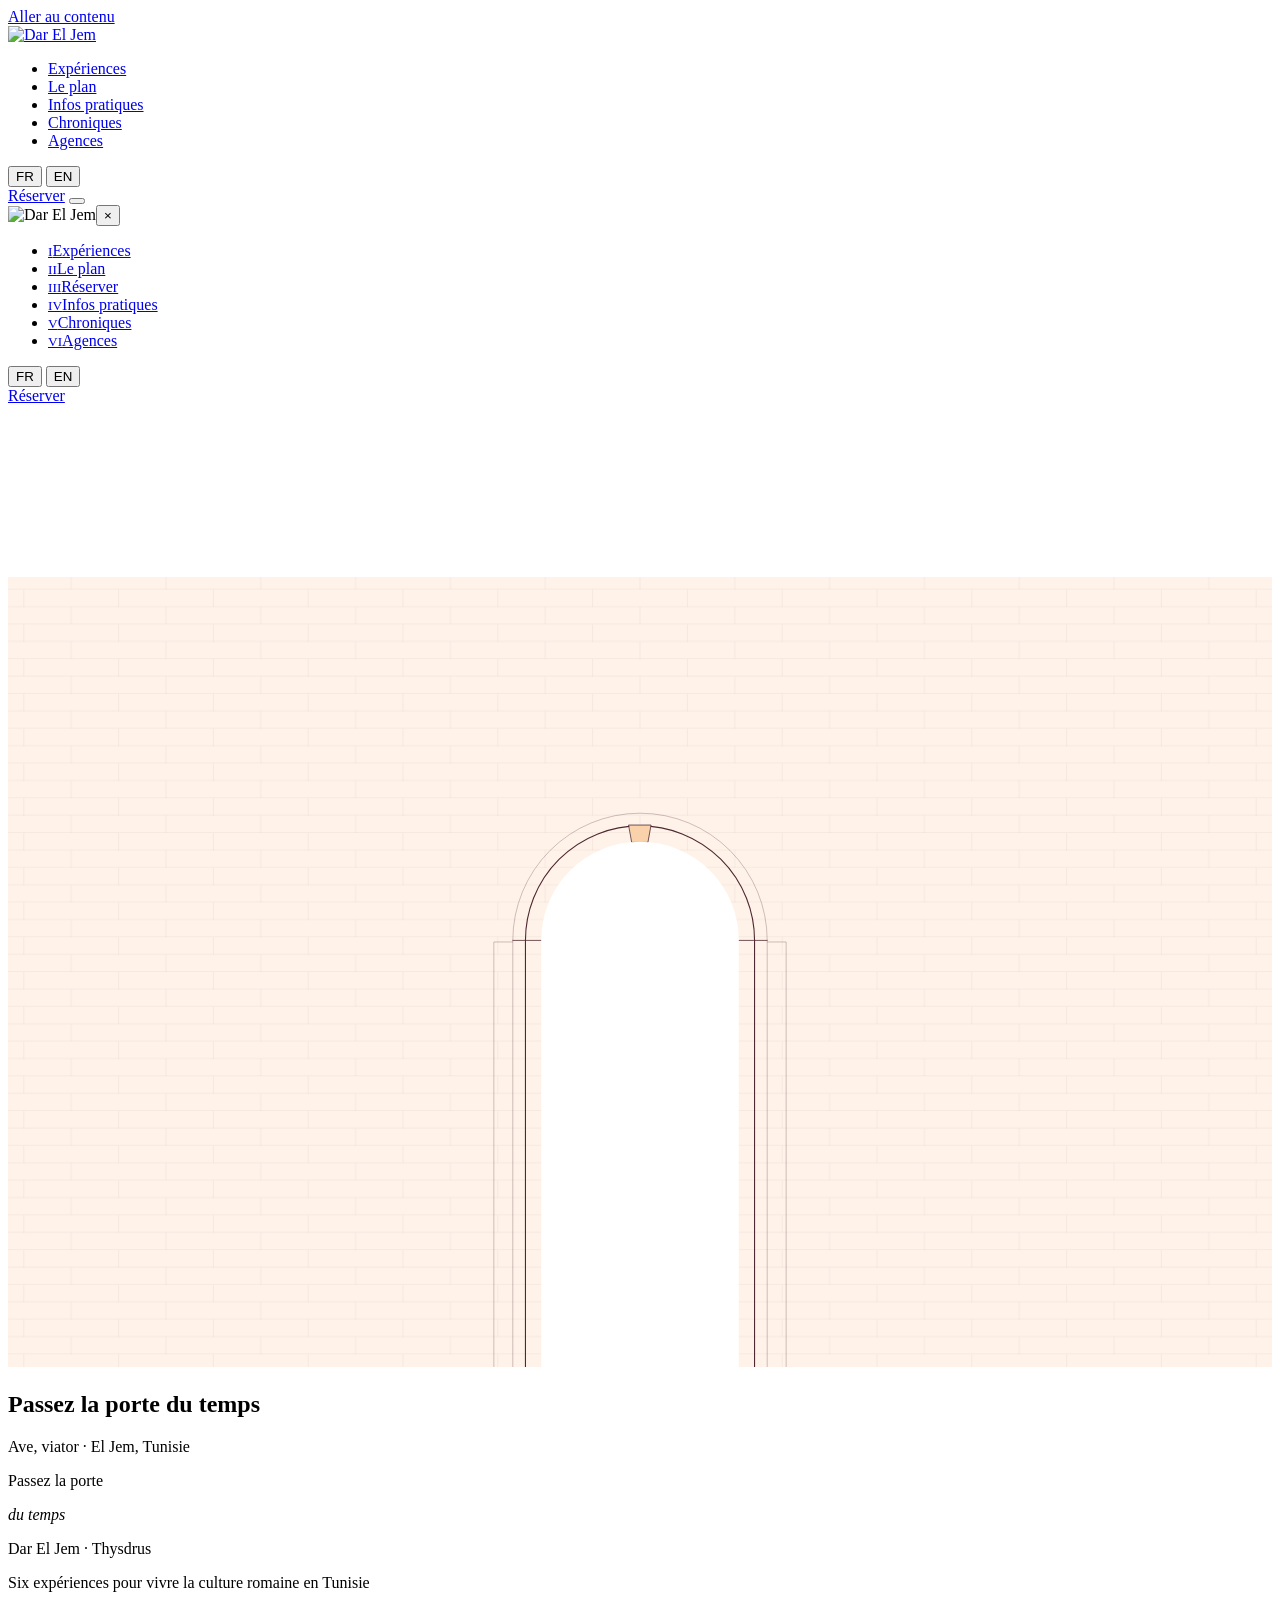
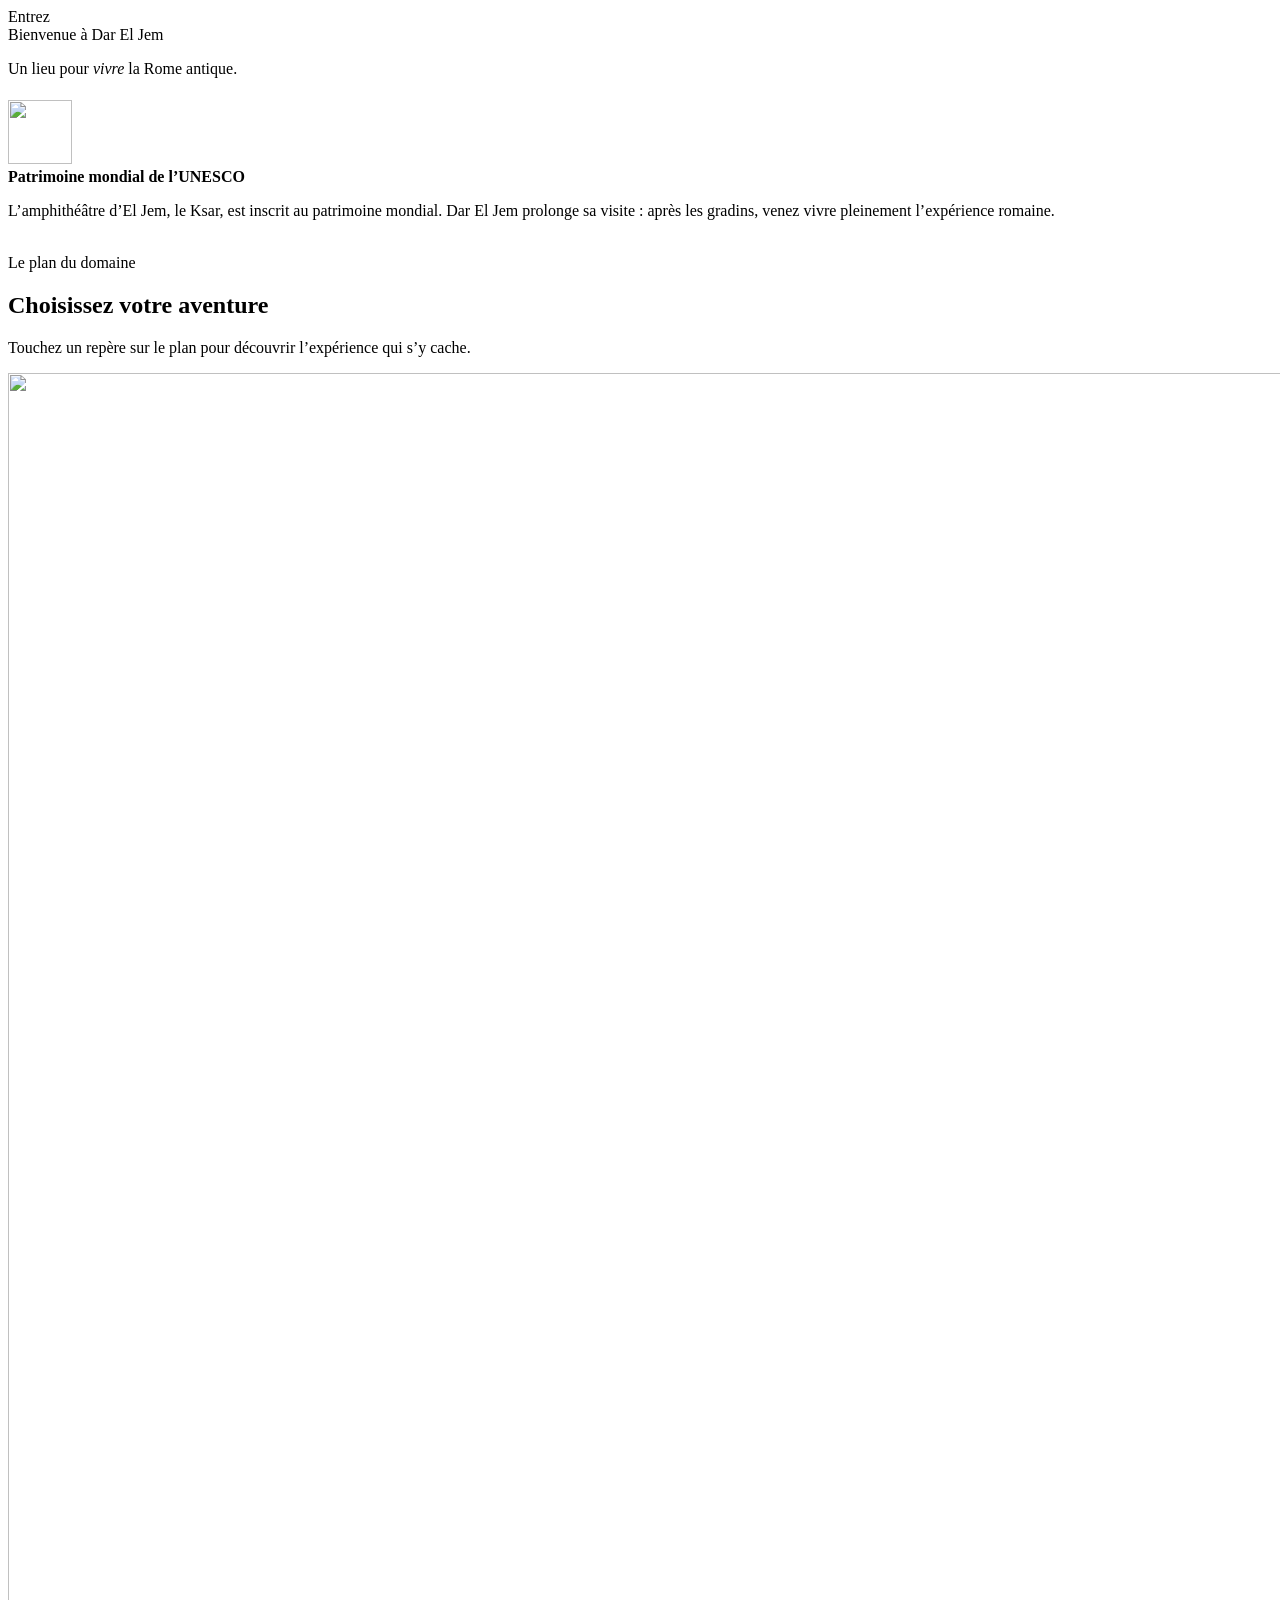
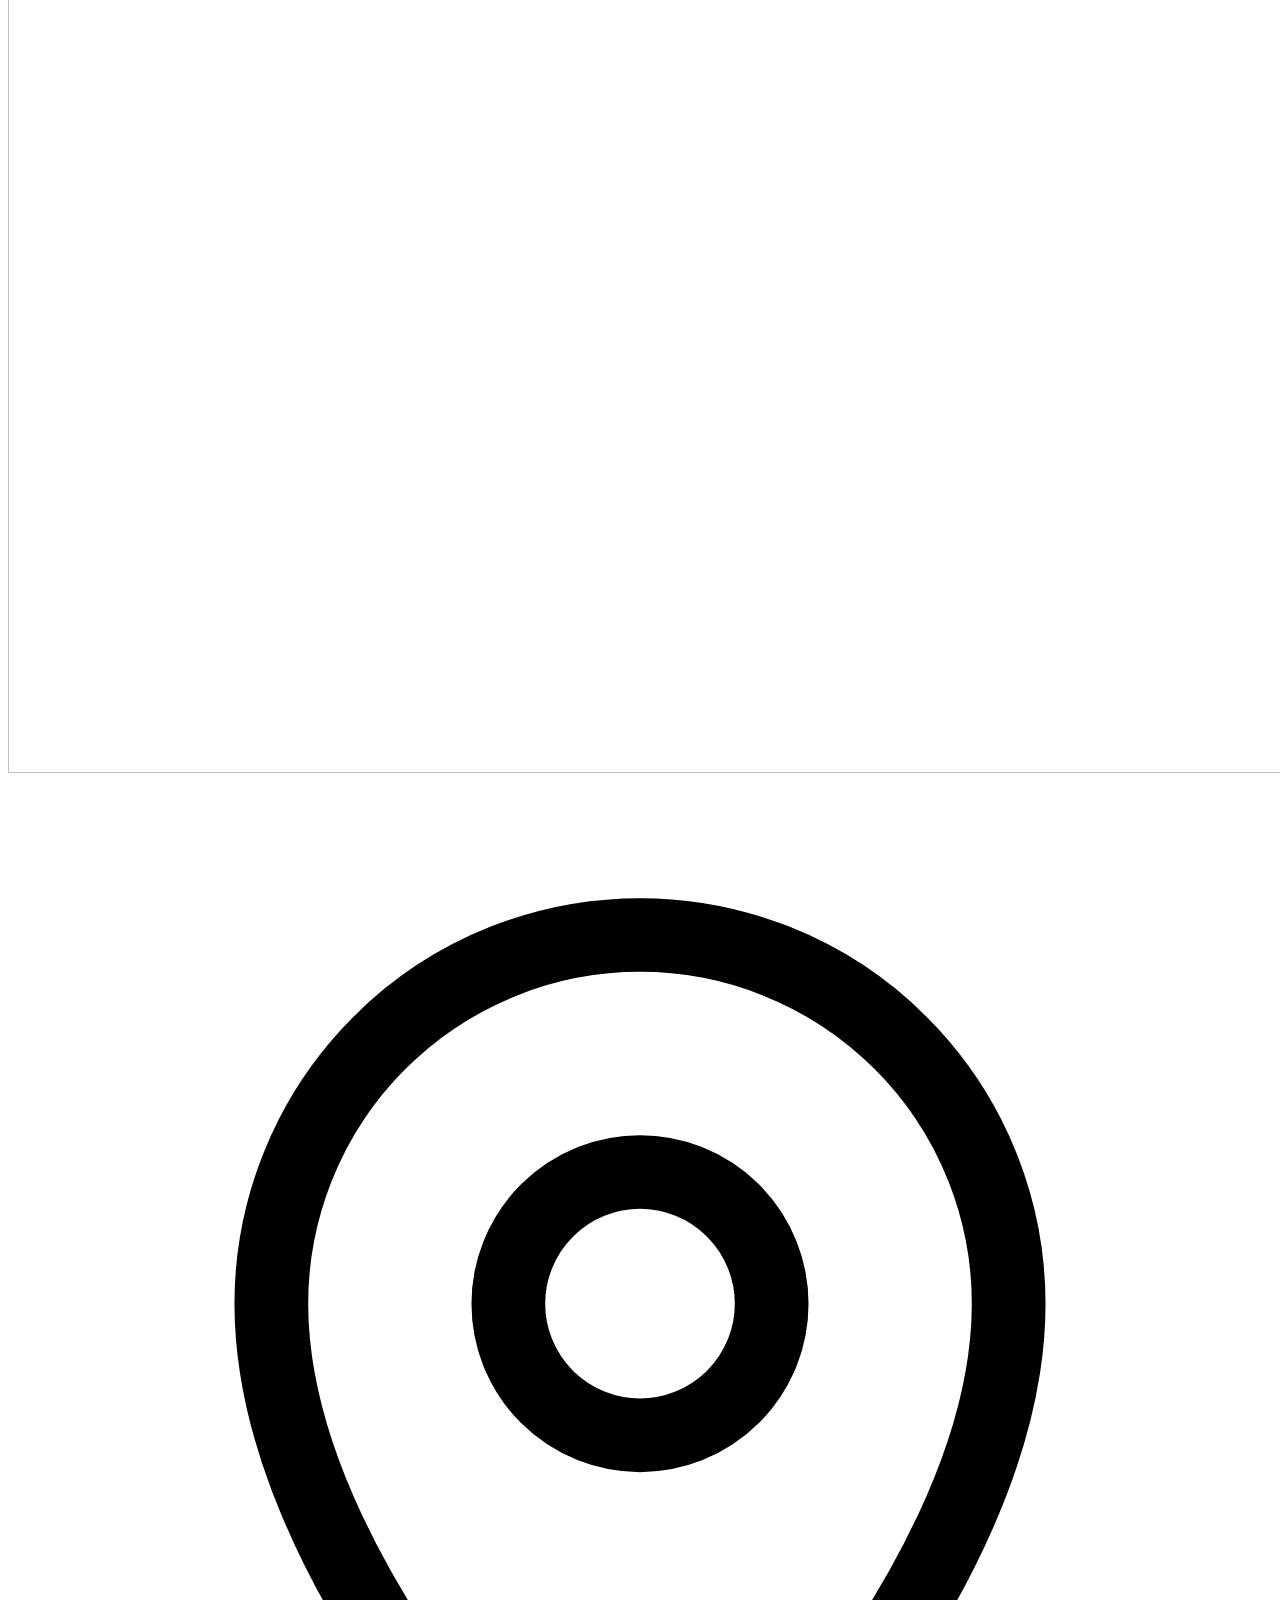
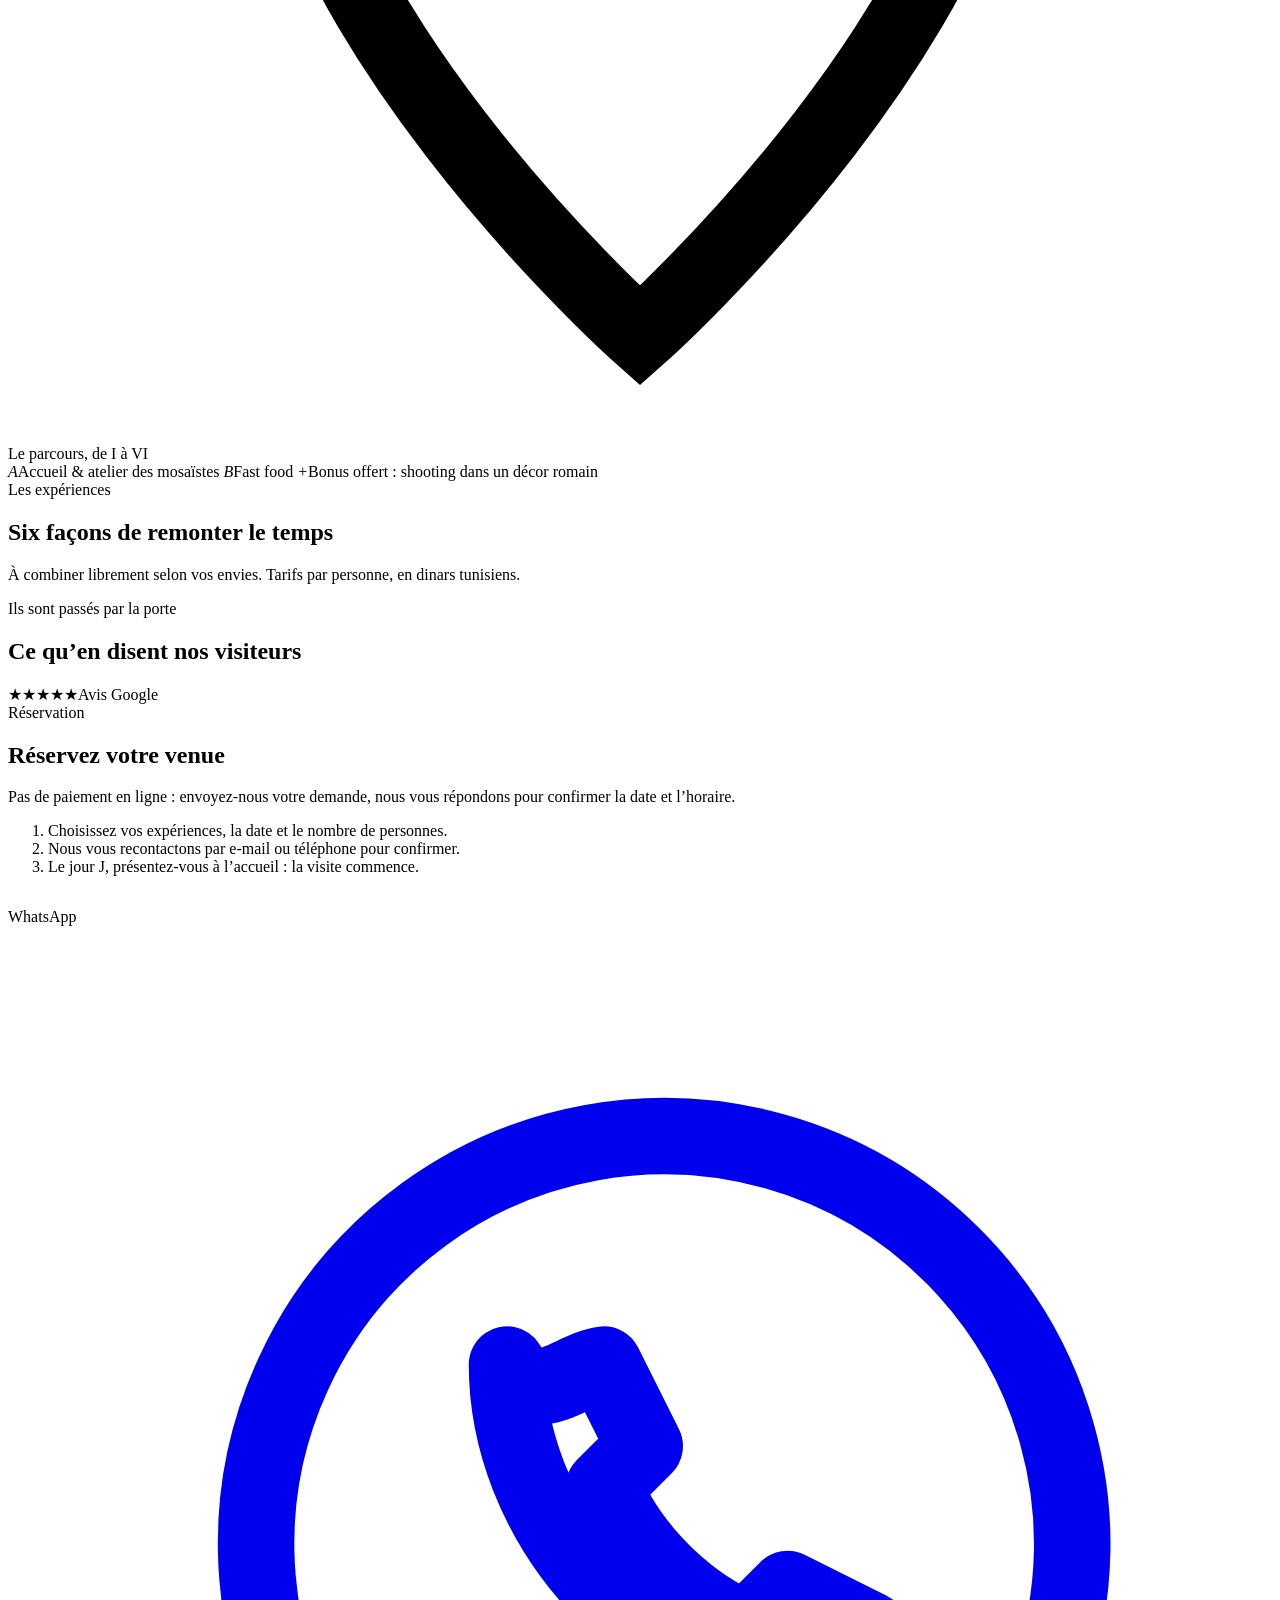
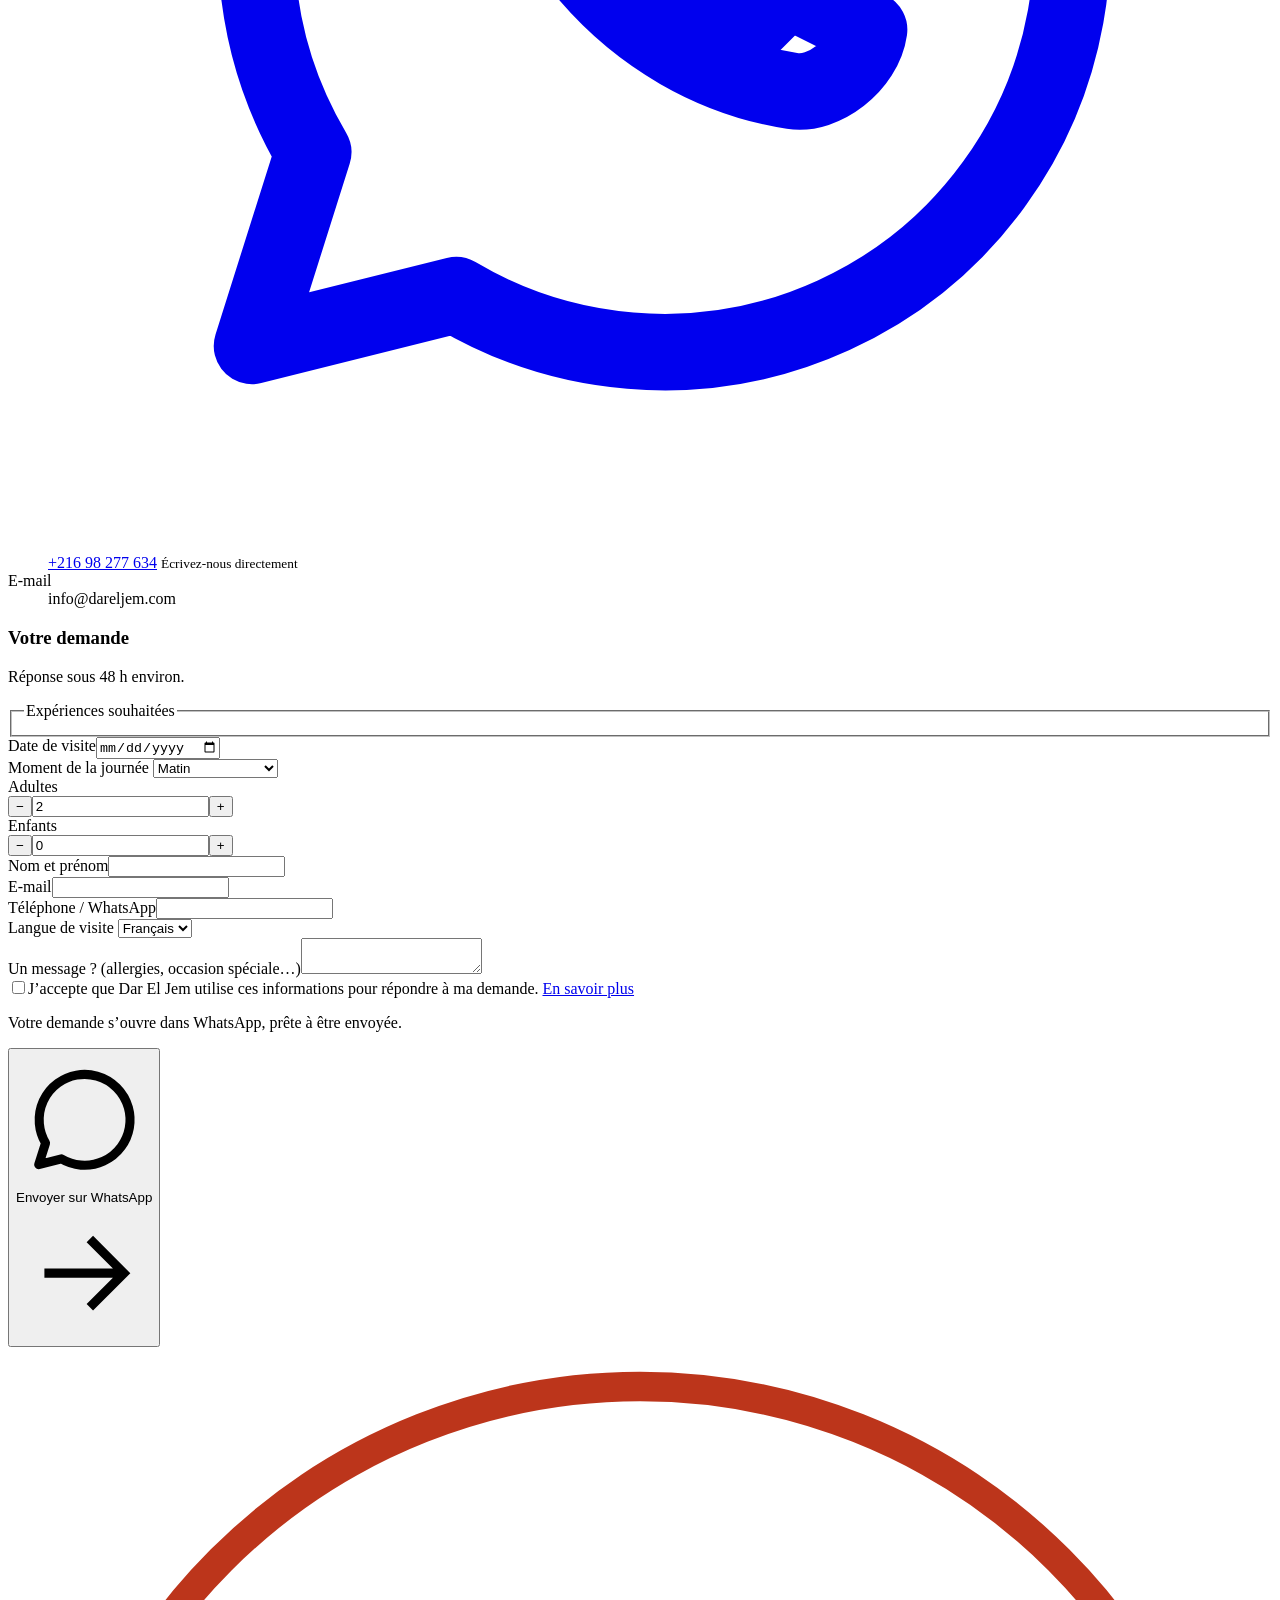
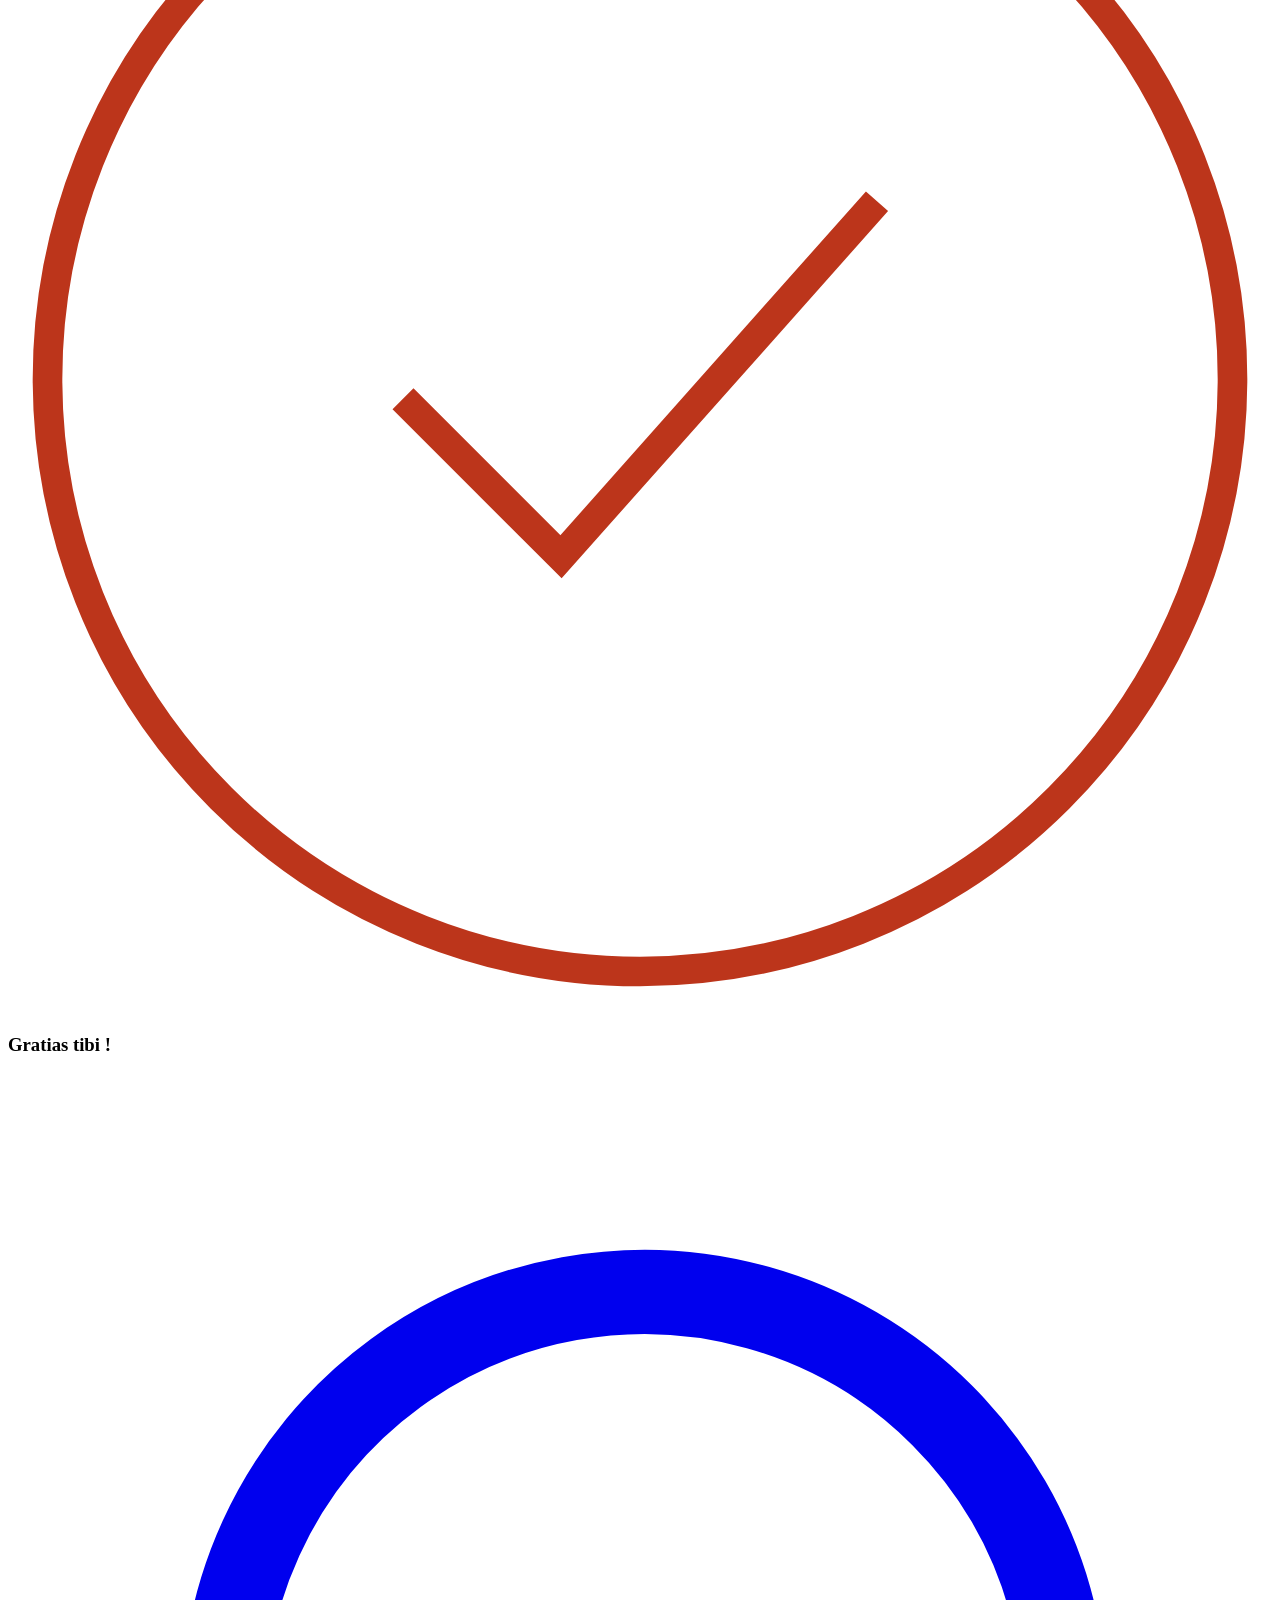
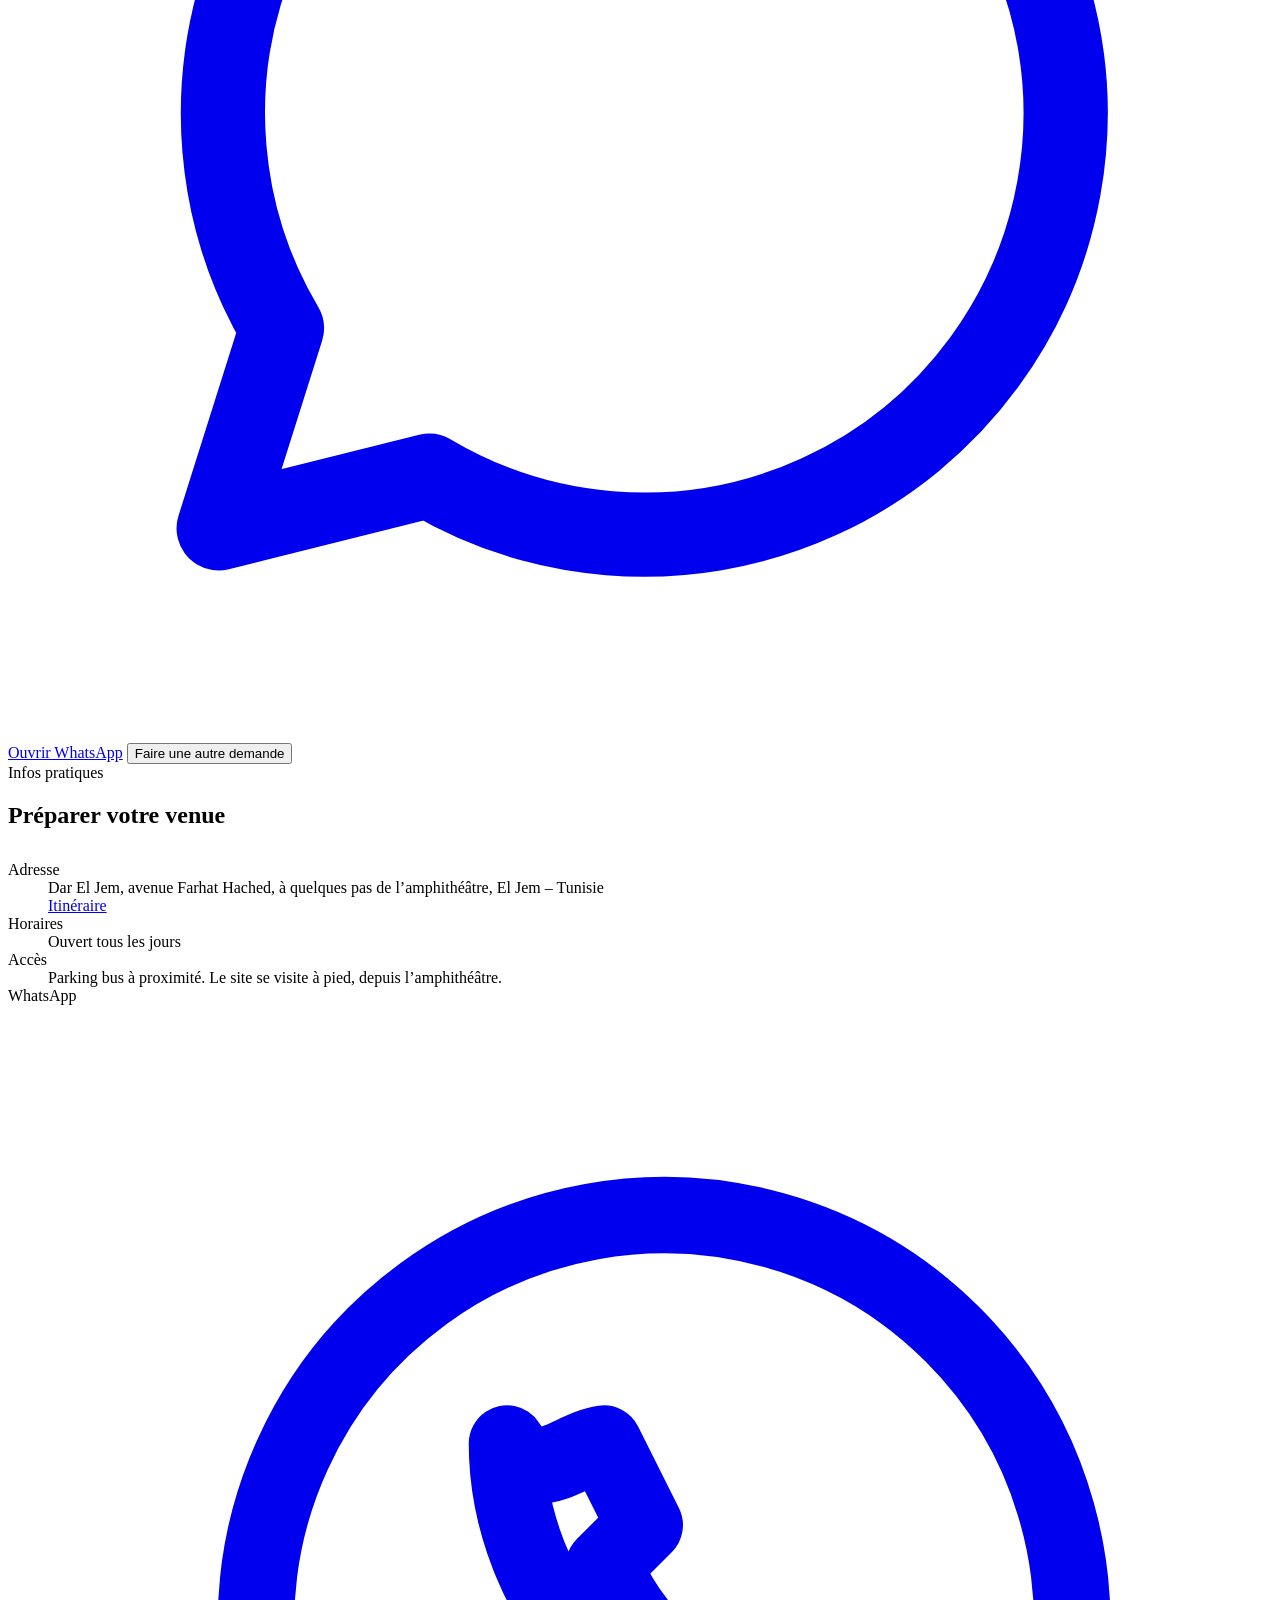
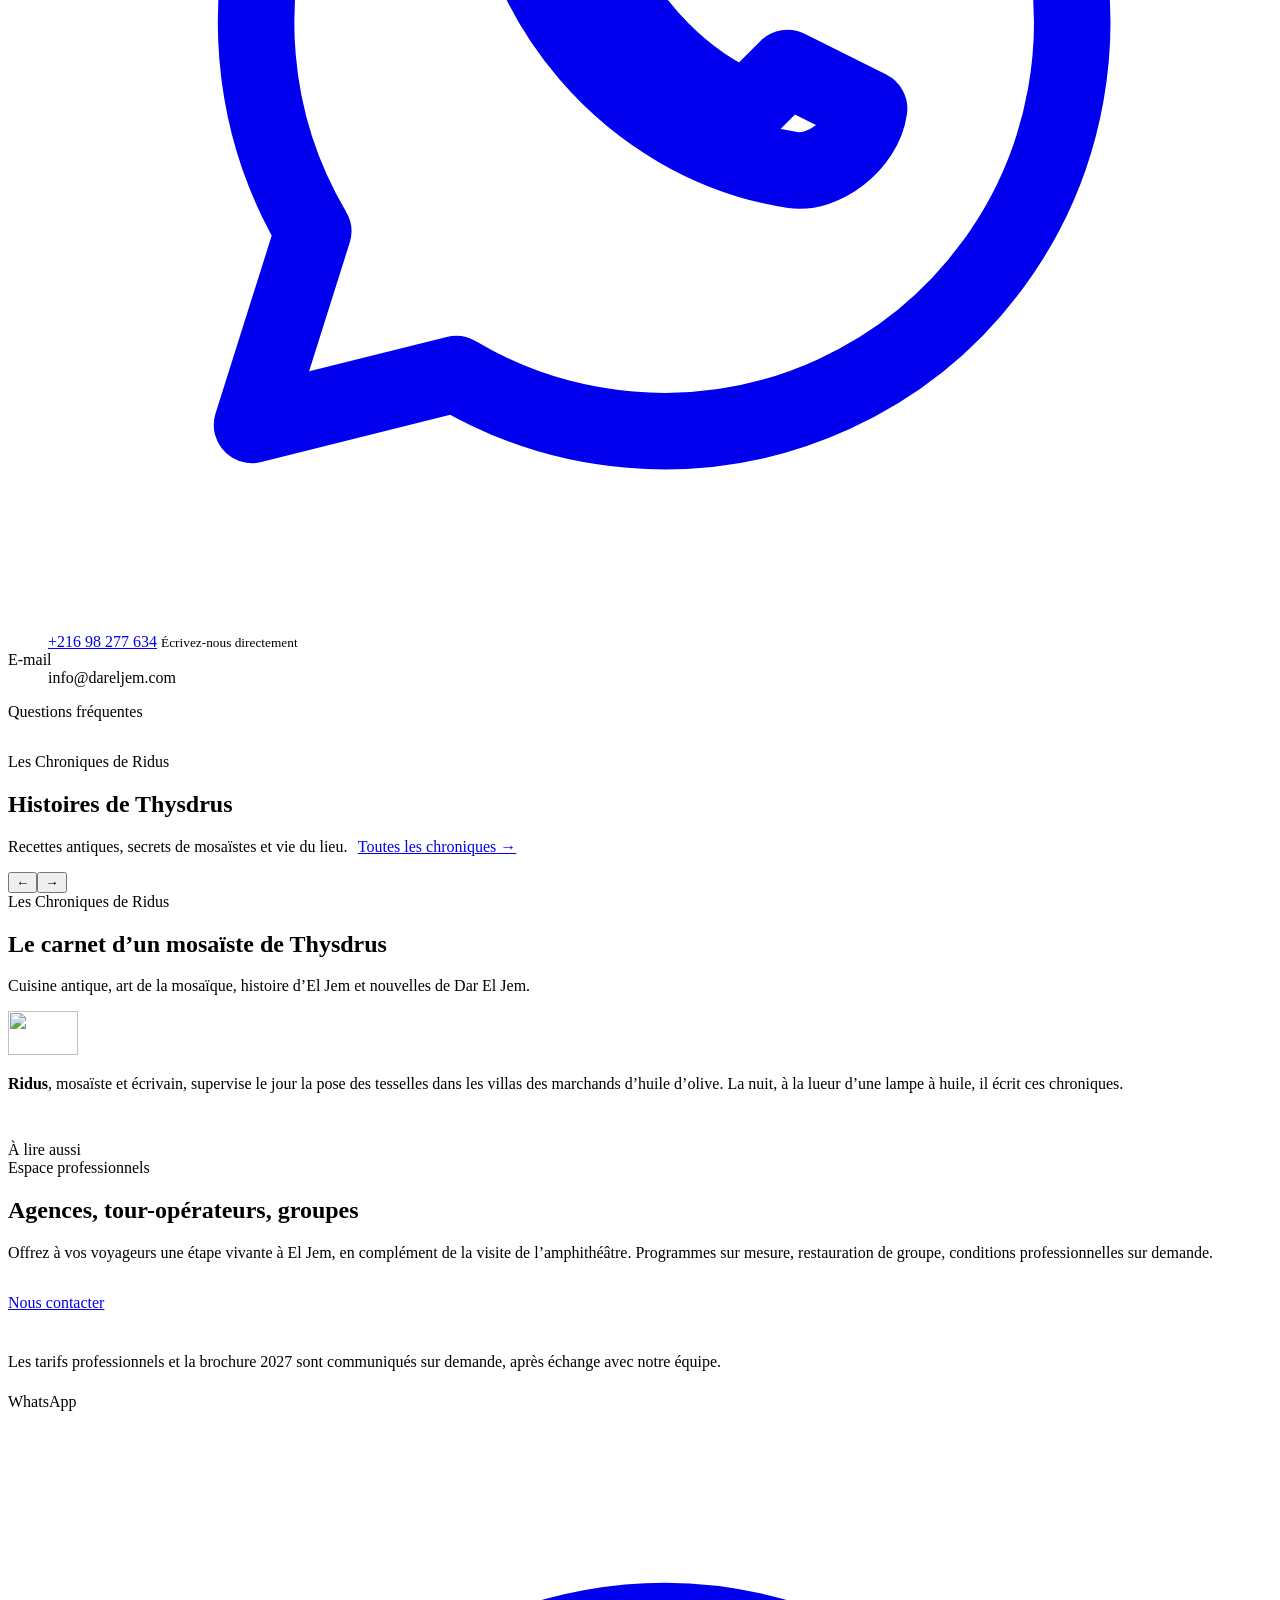
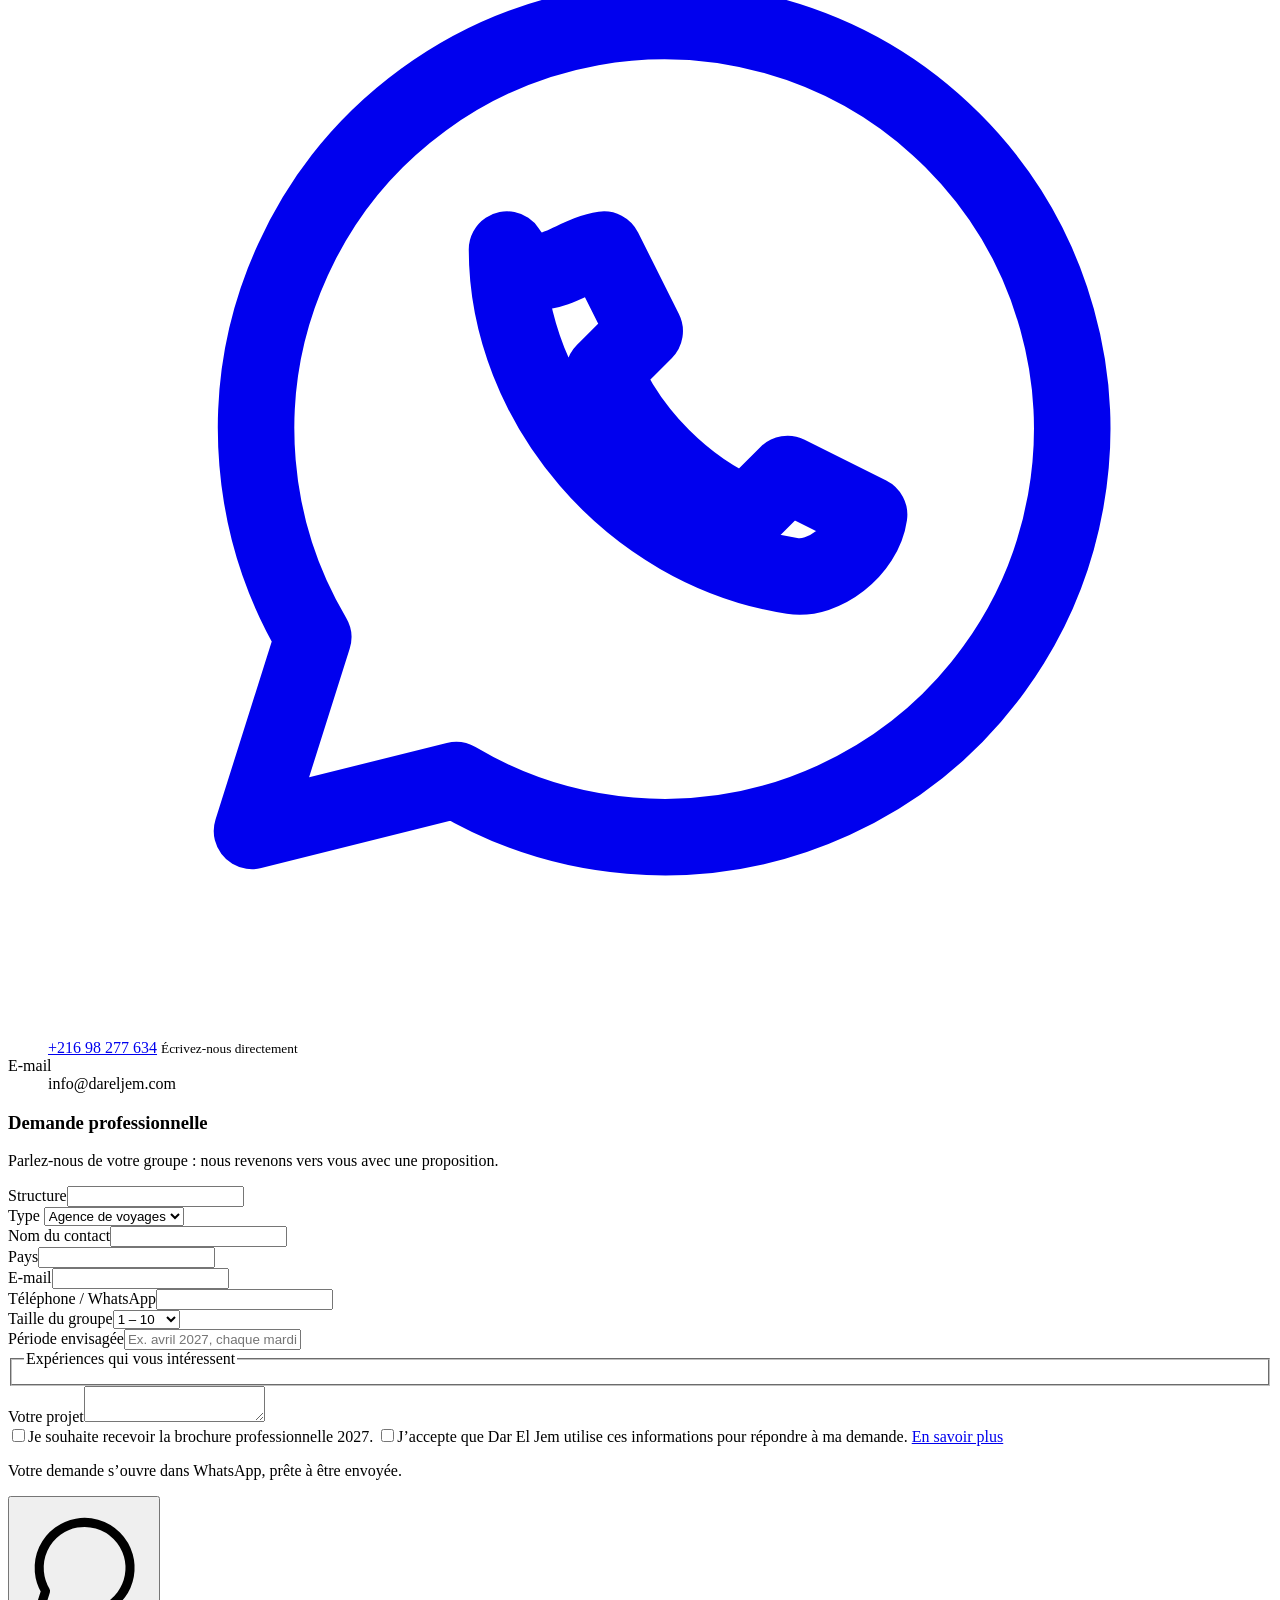
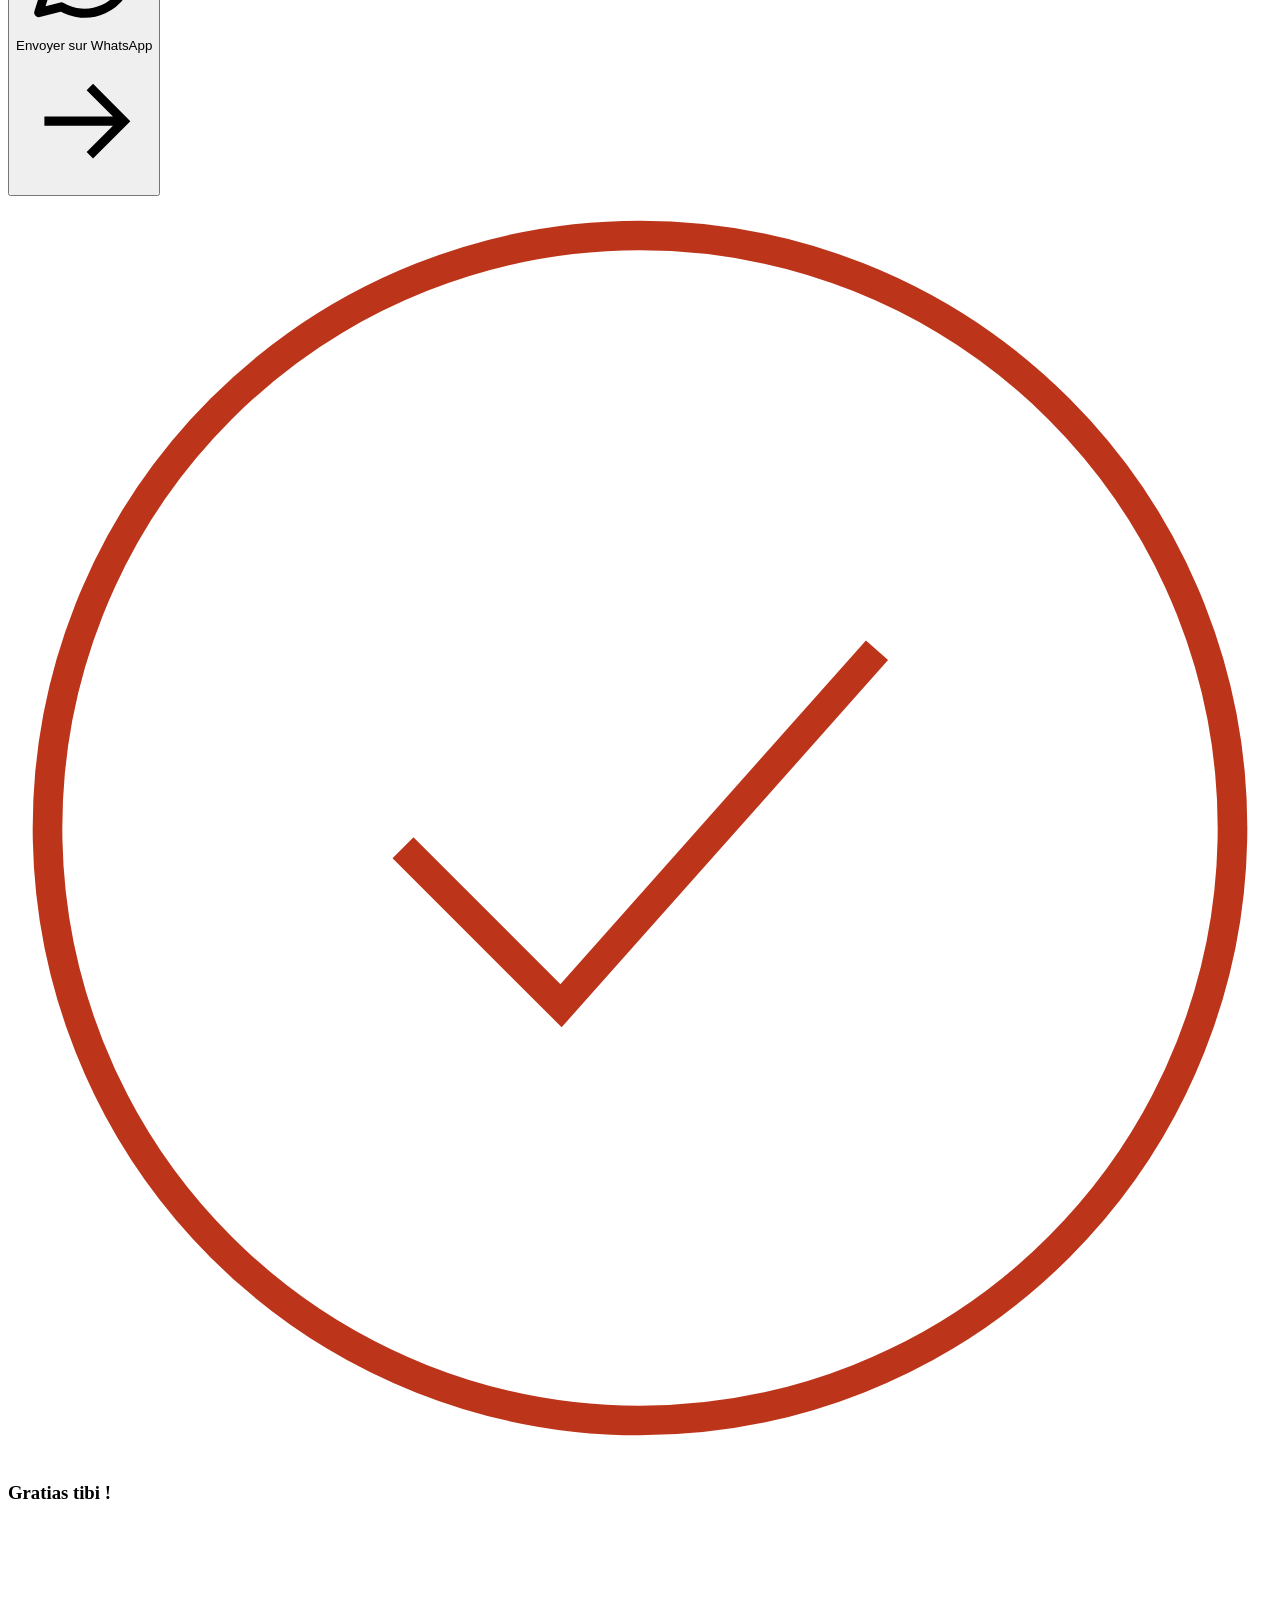
==== index.html @ 83c45b42 "Add files via upload" ====
<!DOCTYPE html>
<html lang="fr" dir="ltr">
<head>
<meta charset="utf-8">
<meta name="viewport" content="width=device-width, initial-scale=1, viewport-fit=cover">
<meta http-equiv="Content-Security-Policy" content="default-src 'self'; script-src 'self'; style-src 'self' 'unsafe-inline'; img-src 'self' data:; font-src 'self'; media-src 'self'; connect-src 'self'; object-src 'none'; base-uri 'self'; form-action 'self'; frame-src 'none'; manifest-src 'self'; upgrade-insecure-requests">
<meta name="referrer" content="strict-origin-when-cross-origin">
<title>Dar El Jem · Vivez la culture romaine à El Jem, Tunisie</title>
<meta name="description" content="À deux pas de l’amphithéâtre d’El Jem, Dar El Jem vous fait vivre la Rome antique : musée et ateliers de mosaïque, restaurant romain et tunisien, cooking show et café romain.">
<link rel="canonical" href="https://www.dareljem.com/">
<meta name="theme-color" content="#4e2832">
<meta property="og:type" content="website">
<meta property="og:site_name" content="Dar El Jem">
<meta property="og:title" content="Dar El Jem · Vivez la culture romaine à El Jem">
<meta property="og:description" content="Musée et ateliers de mosaïque, restaurant romain, cooking show et café romain, à deux pas de l’amphithéâtre d’El Jem.">
<meta property="og:url" content="https://www.dareljem.com/">
<meta property="og:image" content="https://www.dareljem.com/assets/img/og-image.jpg">
<meta property="og:image:width" content="1200">
<meta property="og:image:height" content="630">
<meta property="og:locale" content="fr_FR">
<meta property="og:locale:alternate" content="en_GB">
<meta name="twitter:card" content="summary_large_image">
<link rel="icon" href="favicon.ico" sizes="32x32">
<link rel="icon" href="assets/icons/favicon.svg" type="image/svg+xml">
<link rel="apple-touch-icon" href="assets/icons/apple-touch-icon.png">
<link rel="manifest" href="site.webmanifest">
<link rel="preload" href="assets/fonts/dmsans-latin.woff2" as="font" type="font/woff2" crossorigin>
<link rel="preload" href="assets/fonts/TrajanPro-Bold.woff2" as="font" type="font/woff2" crossorigin>
<link rel="stylesheet" href="assets/css/style.css">
<script type="application/ld+json">
{
 "@context": "https://schema.org",
 "@type": "TouristAttraction",
 "name": "Dar El Jem",
 "description": "Centre d’animation dédié à la culture romaine : musée et ateliers de mosaïque, restaurant romain et tunisien, cooking show et café romain.",
 "url": "https://www.dareljem.com/",
 "image": "https://www.dareljem.com/assets/img/og-image.jpg",
 "telephone": "+216 98 277 634",
 "email": "info@dareljem.com",
 "address": {
  "@type": "PostalAddress",
  "streetAddress": "Avenue Farhat Hached",
  "addressLocality": "El Jem",
  "addressCountry": "TN"
 },
 "isAccessibleForFree": false,
 "sameAs": [
  "https://www.instagram.com/dar_eljem/",
  "https://www.facebook.com/Dar.Eljem",
  "https://www.tiktok.com/@dareljem",
  "https://www.youtube.com/@DarEljemTV"
 ]
}
</script>
</head>
<body>
<a class="skip" href="#top">Aller au contenu</a>
<noscript><p class="nojs">Ce site a besoin de JavaScript pour afficher les expériences. Contact : WhatsApp <a href="https://wa.me/21698277634">+216 98 277 634</a> · info@dareljem.com</p></noscript>
<!-- ================= NAV ================= -->
<header class="nav" id="nav">
  <div class="wrap">
    <a class="brand" href="#top" data-route="home" aria-label="Dar El Jem"><img src="assets/img/logo.png" alt="Dar El Jem" width="160" height="107"></a>
    <ul class="menu" id="menu">
      <li><a href="#experiences" data-route="home" data-t="nav.exp">Expériences</a></li>
      <li><a href="#plan" data-route="home" data-t="nav.map">Le plan</a></li>
      <li><a href="#infos" data-route="home" data-t="nav.info">Infos pratiques</a></li>
      <li><a href="#chroniques" data-route="chroniques" data-t="nav.blog">Chroniques</a></li>
      <li><a href="#agences" data-route="agences" data-t="nav.pro">Agences</a></li>
    </ul>
    <div class="lang" role="group" aria-label="Langue / Language">
      <button type="button" data-lang="fr" aria-pressed="true">FR</button>
      <button type="button" data-lang="en" aria-pressed="false">EN</button>
    </div>
    <a class="btn btn-primary navcta" href="#reserver" data-route="home" data-t="nav.book">Réserver</a>
    <button class="burger" id="burger" type="button" aria-label="Menu" aria-controls="drawer" aria-expanded="false"><span></span></button>
  </div>
</header>

<div class="drawer" id="drawer" inert>
  <div class="top"><img src="assets/img/logo-beige.png" alt="Dar El Jem" width="63" height="42" loading="lazy"><button class="close" id="drawerClose" type="button" aria-label="Fermer">×</button></div>
  <ul>
    <li><a href="#experiences" data-route="home"><small>I</small><span data-t="nav.exp">Expériences</span></a></li>
    <li><a href="#plan" data-route="home"><small>II</small><span data-t="nav.map">Le plan</span></a></li>
    <li><a href="#reserver" data-route="home"><small>III</small><span data-t="nav.book">Réserver</span></a></li>
    <li><a href="#infos" data-route="home"><small>IV</small><span data-t="nav.info">Infos pratiques</span></a></li>
    <li><a href="#chroniques" data-route="chroniques"><small>V</small><span data-t="nav.blog">Chroniques</span></a></li>
    <li><a href="#agences" data-route="agences"><small>VI</small><span data-t="nav.pro">Agences</span></a></li>
  </ul>
  <div class="lang" role="group" aria-label="Langue">
    <button type="button" data-lang="fr" aria-pressed="true">FR</button>
    <button type="button" data-lang="en" aria-pressed="false">EN</button>
  </div>
  <a class="btn btn-primary" href="#reserver" data-route="home" data-t="nav.book">Réserver</a>
</div>

<main id="top" tabindex="-1">
<!-- ======================= HOME ======================= -->
<div data-view="home" class="active">

  <section class="hero" id="hero" aria-label="Dar El Jem">
    <div class="stage">
      <div class="scene" id="scene">
        <div class="slides" aria-hidden="true">
          <img src="assets/img/cs-groupe.webp" alt="">
          <img src="assets/img/resto-table.webp" alt="" loading="lazy">
          <img src="assets/img/atelier-a.webp" alt="" loading="lazy">
          <img src="assets/img/cafe-salle.webp" alt="" loading="lazy">
        </div>
        <div class="vid"><img class="blur" src="assets/img/v-blur.webp" alt=""><video id="capsule" poster="assets/img/v-poster.webp" muted loop playsinline preload="none" title="Dar El Jem en images"></video></div>
      </div>
      <div class="lamp" aria-hidden="true"></div>
      <svg class="wall" id="wall" viewBox="-800 -500 1600 1000" preserveAspectRatio="xMidYMid slice" aria-hidden="true">
        <defs>
          <pattern id="stones" width="120" height="44" patternUnits="userSpaceOnUse">
            <rect width="120" height="44" fill="#fff3e9"/>
            <path d="M0 43.5H120M60 0V22M0 21.5H120M0 22V44M120 22V44" stroke="#4e2832" stroke-opacity=".07" stroke-width="1"/>
          </pattern>
          <mask id="archHole">
            <rect x="-4000" y="-4000" width="8000" height="8000" fill="#fff"/>
            <path d="M-125 500 V-40 A125 125 0 0 1 125 -40 V500 Z" fill="#000"/>
          </mask>
        </defs>
        <rect x="-4000" y="-4000" width="8000" height="8000" fill="url(#stones)" mask="url(#archHole)"/>
        <g fill="none" stroke="#4e2832" stroke-linecap="round" mask="url(#archHole)">
          <path d="M-145 500 V-40 A145 145 0 0 1 145 -40 V500" stroke-width="1.4"/>
          <path d="M-161 500 V-40 A161 161 0 0 1 161 -40 V500" stroke-width=".7" stroke-opacity=".5"/>
          <path d="M-14 -186 L14 -186 L10 -164 L-10 -164 Z" fill="#f9d1aa" stroke-width="1"/>
          <path d="M-161 -40 H-125 M125 -40 H161" stroke-width="1"/>
          <path d="M-185 500 V-38 H-161 M185 500 V-38 H161" stroke-width=".7" stroke-opacity=".5"/>
        </g>
      </svg>
      <div class="hero-copy" id="heroCopy">
        <h1 class="sr" data-t="hero.full">Passez la porte du temps</h1>
        <div class="hc-left" aria-hidden="true">
          <div class="kicker rise" style="animation-delay:1.3s" data-t="hero.kicker">Ave, viator · El Jem, Tunisie</div>
          <p class="display htitle rise" style="animation-delay:1.5s" data-t="hero.t1">Passez la porte</p>
        </div>
        <div class="hc-right" aria-hidden="true">
          <p class="display htitle rise" style="animation-delay:1.75s"><em data-t="hero.t2">du temps</em></p>
        </div>
      </div>
      <div class="reveal-cap" id="revealCap">
        <div class="kicker" data-t="hero.cap.k">Dar El Jem · Thysdrus</div>
        <p data-t="hero.cap">Six expériences pour vivre la culture romaine en Tunisie</p>
      </div>
      <div class="cue" id="cue"><span data-t="hero.cue">Entrez</span><i></i></div>
    </div>
  </section>

  <!-- intro -->
  <section class="band" id="intro">
    <div class="wrap manifesto">
      <div>
        <div class="kicker" data-t="intro.k">Bienvenue à Dar El Jem</div>
        <p class="display" style="margin-top:1rem" data-th="intro.title">Un lieu pour <em>vivre</em> la Rome antique.</p>
        <p class="lead" style="margin-top:1.4rem" data-t="intro.text"></p>
        <div class="unesco-card">
          <img src="assets/icons/ic-patrimoine.png" alt="" width="64" height="64">
          <div><b data-t="intro.u.k">Patrimoine mondial de l’UNESCO</b><p data-t="intro.u">L’amphithéâtre d’El Jem, le Ksar, est inscrit au patrimoine mondial. Dar El Jem prolonge sa visite : après les gradins, venez vivre pleinement l’expérience romaine.</p></div>
        </div>
      </div>
      <div class="photo"><img src="assets/img/legionnaire.webp" alt="" data-ta-alt="intro.alt" loading="lazy"></div>
    </div>
  </section>

  <!-- map -->
  <section class="band stone" id="plan">
    <div class="wrap">
      <div class="sec-head split">
        <div><div class="kicker" data-t="map.k">Le plan du domaine</div><h2 class="display h2" data-t="map.title">Choisissez votre aventure</h2></div>
        <p class="lead" data-t="map.lead">Touchez un repère sur le plan pour découvrir l’expérience qui s’y cache.</p>
      </div>
      <div class="mapgrid">
        <div class="map" id="map">
          <img src="assets/img/plan.webp" alt="" data-ta-alt="map.alt" loading="lazy" width="2190" height="2000">
        </div>
        <div class="mapside" id="mapside">
          <div class="hint"><svg viewBox="0 0 24 24" fill="none" stroke="currentColor" stroke-width="1.4"><path d="M12 22s7-6.2 7-12a7 7 0 0 0-14 0c0 5.8 7 12 7 12Z"/><circle cx="12" cy="10" r="2.5"/></svg><span data-t="map.hint">Le parcours, de I à VI</span></div>
          <div id="mapList"></div>
          <div class="also">
            <span><i>A</i><span data-t="map.a">Accueil &amp; atelier des mosaïstes</span></span>
            <span><i>B</i><span data-t="map.b">Fast food</span></span>
            <span><i class="plus">+</i><span data-t="map.bonus">Bonus offert : shooting dans un décor romain</span></span>
          </div>
        </div>
      </div>
    </div>
  </section>

  <!-- experiences -->
  <section class="band" id="experiences">
    <div class="wrap">
      <div class="sec-head split">
        <div><div class="kicker" data-t="exp.k">Les expériences</div><h2 class="display h2" data-t="exp.title">Six façons de remonter le temps</h2></div>
        <p class="lead" data-t="exp.lead">À combiner librement selon vos envies. Tarifs par personne, en dinars tunisiens.</p>
      </div>
      <div class="xgrid" id="xgrid"></div>
      <div class="bonus" id="bonus"></div>
    </div>
  </section>

  <!-- itineraries -->
  <section class="band dark" id="avis">
    <div class="wrap">
      <div class="sec-head split">
        <div><div class="kicker" data-t="tm.k">Ils sont passés par la porte</div><h2 class="display h2" data-t="tm.title">Ce qu’en disent nos visiteurs</h2></div>
        <div class="score"><span class="stars" aria-hidden="true">★★★★★</span><span data-t="tm.src">Avis Google</span></div>
      </div>
      <div class="quotes" id="quotes"></div>
    </div>
  </section>

  <!-- booking -->
  <section class="band stone" id="reserver">
    <div class="wrap booking">
      <div>
        <div class="kicker" data-t="bk.k">Réservation</div>
        <h2 class="display h2" data-t="bk.title">Réservez votre venue</h2>
        <p class="lead" style="margin-top:1rem" data-t="bk.lead">Pas de paiement en ligne : envoyez-nous votre demande, nous vous répondons pour confirmer la date et l’horaire.</p>
        <ol class="steps3" style="color:var(--ink-soft)">
          <li style="color:var(--ink-soft)" data-t="bk.s1">Choisissez vos expériences, la date et le nombre de personnes.</li>
          <li style="color:var(--ink-soft)" data-t="bk.s2">Nous vous recontactons par e-mail ou téléphone pour confirmer.</li>
          <li style="color:var(--ink-soft)" data-t="bk.s3">Le jour J, présentez-vous à l’accueil : la visite commence.</li>
        </ol>
        <dl class="ilist" style="margin-top:2rem">
          <div><dt data-t="c.wa">WhatsApp</dt><dd><a class="wa ltr" href="https://wa.me/21698277634?text=Bonjour%20Dar%20El%20Jem%2C%20" target="_blank" rel="noopener"><svg viewBox="0 0 24 24" fill="none" stroke="currentColor" stroke-width="1.5" stroke-linejoin="round"><path d="M4 20l1.2-3.8A8 8 0 1 1 8 19z"/><path d="M9 8.6c0 3 2.4 5.9 5.6 6.4.6.1 1.4-.5 1.5-1.2l-1.6-.8-.8.8c-1.2-.5-2.3-1.6-2.8-2.8l.8-.8-.8-1.6c-.7.1-1.3.9-1.9 0z" fill="none"/></svg><span>+216 98 277 634</span></a> <small class="wa-hint" data-t="c.wa.hint">Écrivez-nous directement</small></dd></div>
          <div><dt data-t="c.mail">E-mail</dt><dd class="ltr">info@dareljem.com</dd></div>
        </dl>
      </div>
      <div class="form" id="bookForm">
        <form novalidate id="fBook">
          <h3 data-t="bk.ftitle">Votre demande</h3>
          <p class="sub"><span data-t="bk.fsub">Réponse sous 48 h environ.</span></p>
          <div class="fgrid">
            <fieldset class="field full">
              <legend data-t="f.exp">Expériences souhaitées</legend>
              <div class="chips" id="bookChips"></div>
            </fieldset>
            <div class="field"><label for="b-date" data-t="f.date">Date de visite</label><input id="b-date" name="date" type="date" required></div>
            <div class="field"><label for="b-slot" data-t="f.slot">Moment de la journée</label>
              <select id="b-slot" name="slot">
                <option value="matin" data-t="f.slot1">Matin</option>
                <option value="midi" data-t="f.slot2">Midi (avec repas)</option>
                <option value="apres-midi" data-t="f.slot3">Après-midi</option>
              </select></div>
            <div class="field"><label for="b-adults" data-t="f.adults">Adultes</label><div class="stepper"><button type="button" data-step="-1" data-for="b-adults" aria-label="−">−</button><input id="b-adults" name="adults" type="number" min="1" value="2" inputmode="numeric"><button type="button" data-step="1" data-for="b-adults" aria-label="+">+</button></div></div>
            <div class="field"><label for="b-kids" data-t="f.kids">Enfants</label><div class="stepper"><button type="button" data-step="-1" data-for="b-kids" aria-label="−">−</button><input id="b-kids" name="kids" type="number" min="0" value="0" inputmode="numeric"><button type="button" data-step="1" data-for="b-kids" aria-label="+">+</button></div></div>
            <div class="field"><label for="b-name" data-t="f.name">Nom et prénom</label><input type="text" id="b-name" name="name" autocomplete="name" required></div>
            <div class="field"><label for="b-email" data-t="f.email">E-mail</label><input id="b-email" name="email" type="email" autocomplete="email"></div>
            <div class="field"><label for="b-phone" data-t="f.phone">Téléphone / WhatsApp</label><input id="b-phone" name="phone" type="tel" autocomplete="tel"></div>
            <div class="field"><label for="b-lang" data-t="f.lang">Langue de visite</label>
              <select id="b-lang" name="lang"><option>Français</option><option>English</option><option>العربية</option><option data-t="f.other">Autre</option></select></div>
            <div class="field full"><label for="b-msg" data-t="f.msg">Un message ? (allergies, occasion spéciale…)</label><textarea id="b-msg" name="message"></textarea></div>
            <label class="consent full"><input type="checkbox" id="b-ok" required><span><span data-t="f.consent">J’accepte que Dar El Jem utilise ces informations pour répondre à ma demande.</span> <a href="confidentialite.html" data-t="f.privacy">En savoir plus</a></span></label>
          </div>
          <div class="err" id="bErr" role="alert"></div>
          <div class="actions">
            <p class="note" data-t="f.note">Votre demande s’ouvre dans WhatsApp, prête à être envoyée.</p>
            <button class="btn btn-primary" type="submit"><svg viewBox="0 0 24 24" fill="none" stroke="currentColor" stroke-width="1.6" stroke-linejoin="round"><path d="M4 20l1.2-3.8A8 8 0 1 1 8 19z"/></svg><span data-t="f.send">Envoyer sur WhatsApp</span><svg class="arrow" viewBox="0 0 24 24" fill="none" stroke="currentColor" stroke-width="1.6"><path d="M5 12h14M13 6l6 6-6 6"/></svg></button>
          </div>
        </form>
        <div class="success" role="status">
          <svg viewBox="0 0 64 64" fill="none" stroke="#bc351b" stroke-width="1.5"><circle cx="32" cy="32" r="30"/><path d="M20 33l8 8 16-18"/></svg>
          <h3 class="display" data-t="ok.title">Gratias tibi !</h3>
          <p data-t="ok.text"></p>
          <a class="btn btn-primary wa-open" href="#" target="_blank" rel="noopener"><svg viewBox="0 0 24 24" fill="none" stroke="currentColor" stroke-width="1.6" stroke-linejoin="round"><path d="M4 20l1.2-3.8A8 8 0 1 1 8 19z"/></svg><span data-t="ok.wa">Ouvrir WhatsApp</span></a>
          <button class="btn btn-ghost" type="button" id="bAgain" data-t="ok.again">Faire une autre demande</button>
        </div>
      </div>
    </div>
  </section>

  <!-- infos + faq -->
  <section class="band" id="infos">
    <div class="wrap infos">
      <div>
        <div class="kicker" data-t="inf.k">Infos pratiques</div>
        <h2 class="display h2" data-t="inf.title">Préparer votre venue</h2>
        <dl class="ilist" style="margin-top:2rem">
          <div><dt data-t="inf.where">Adresse</dt><dd><span data-t="inf.where.v">Dar El Jem, avenue Farhat Hached, à quelques pas de l’amphithéâtre, El Jem – Tunisie</span><br><a href="https://www.google.com/maps/search/?api=1&query=Dar+El+Jem+avenue+Farhat+Hached+El+Jem+Tunisie" target="_blank" rel="noopener" data-t="inf.route">Itinéraire</a></dd></div>
          <div><dt data-t="inf.hours">Horaires</dt><dd data-t="inf.hours.v">Ouvert tous les jours</dd></div>
          <div><dt data-t="inf.access">Accès</dt><dd data-t="inf.access.v">Parking bus à proximité. Le site se visite à pied, depuis l’amphithéâtre.</dd></div>
          <div><dt data-t="c.wa">WhatsApp</dt><dd><a class="wa ltr" href="https://wa.me/21698277634?text=Bonjour%20Dar%20El%20Jem%2C%20" target="_blank" rel="noopener"><svg viewBox="0 0 24 24" fill="none" stroke="currentColor" stroke-width="1.5" stroke-linejoin="round"><path d="M4 20l1.2-3.8A8 8 0 1 1 8 19z"/><path d="M9 8.6c0 3 2.4 5.9 5.6 6.4.6.1 1.4-.5 1.5-1.2l-1.6-.8-.8.8c-1.2-.5-2.3-1.6-2.8-2.8l.8-.8-.8-1.6c-.7.1-1.3.9-1.9 0z" fill="none"/></svg><span>+216 98 277 634</span></a> <small class="wa-hint" data-t="c.wa.hint">Écrivez-nous directement</small></dd></div>
          <div><dt data-t="c.mail">E-mail</dt><dd class="ltr">info@dareljem.com</dd></div>
        </dl>
      </div>
      <div>
        <div class="kicker" data-t="faq.k">Questions fréquentes</div>
        <div style="margin-top:2rem" id="faq"></div>
      </div>
    </div>
  </section>

  <!-- chronicles teaser -->
  <section class="band stone" id="chron-teaser">
    <div class="wrap">
      <div class="sec-head split">
        <div><div class="kicker" data-t="bl.k">Les Chroniques de Ridus</div><h2 class="display h2" data-t="bl.title">Histoires de Thysdrus</h2></div>
        <p class="lead"><span data-t="bl.lead">Recettes antiques, secrets de mosaïstes et vie du lieu.</span> <a class="back" href="#chroniques" data-route="chroniques" style="margin-inline-start:.4rem"><span data-t="bl.all">Toutes les chroniques</span> →</a></p>
      </div>
      <div class="rail-wrap">
        <div class="rail" id="blogTeaser" tabindex="0" aria-label="Chroniques"></div>
        <div class="rail-nav"><button type="button" id="railPrev" aria-label="Précédent">←</button><button type="button" id="railNext" aria-label="Suivant">→</button></div>
      </div>
    </div>
  </section>
</div>

<!-- ======================= CHRONICLES (blog) ======================= -->
<div data-view="chroniques">
  <section class="phead dark">
    <div class="wrap">
      <div class="kicker" data-t="bl.k">Les Chroniques de Ridus</div>
      <h1 class="display h2" data-t="blp.title">Le carnet d’un mosaïste de Thysdrus</h1>
      <p class="lead" style="margin-top:1rem" data-t="blp.lead">Cuisine antique, art de la mosaïque, histoire d’El Jem et nouvelles de Dar El Jem.</p>
      <div class="persona"><img src="assets/img/branch.svg" alt="" width="70" height="44" loading="lazy"><p data-th="blp.persona"><b>Ridus</b>, mosaïste et écrivain, supervise le jour la pose des tesselles dans les villas des marchands d’huile d’olive. La nuit, à la lueur d’une lampe à huile, il écrit ces chroniques.</p></div>
    </div>
  </section>
  <section class="band">
    <div class="wrap">
      <div class="cats" id="cats" role="group"></div>
      <div class="blog-grid" id="blogAll"></div>
    </div>
  </section>
</div>

<!-- ======================= ARTICLE ======================= -->
<div data-view="article">
  <section class="phead" style="padding-bottom:0">
    <div class="wrap article" id="article"></div>
  </section>
  <section class="band" style="padding-top:2rem">
    <div class="wrap">
      <div class="sec-head"><div class="kicker" data-t="art.more">À lire aussi</div></div>
      <div class="blog-grid" id="related"></div>
    </div>
  </section>
</div>

<!-- ======================= AGENCIES ======================= -->
<div data-view="agences">
  <section class="phead dark">
    <div class="wrap">
      <div class="kicker" data-t="pro.k">Espace professionnels</div>
      <h1 class="display h2" data-t="pro.title">Agences, tour-opérateurs, groupes</h1>
      <p class="lead" style="margin-top:1rem" data-t="pro.lead">Offrez à vos voyageurs une étape vivante à El Jem, en complément de la visite de l’amphithéâtre. Programmes sur mesure, restauration de groupe, conditions professionnelles sur demande.</p>
      <div style="display:flex;gap:.6rem;flex-wrap:wrap;margin-top:2rem"><a class="btn btn-primary" href="#pro-form" data-t="pro.cta">Nous contacter</a></div>
    </div>
  </section>
  <section class="band">
    <div class="wrap">
      <div class="pro-grid" id="proGrid"></div>
    </div>
  </section>
  <section class="band stone" id="pro-form">
    <div class="wrap pro-split">
      <div>
        <div class="photo"><img src="assets/img/resto-convives.webp" alt="" loading="lazy"></div>
        <p class="lead" style="margin-top:1.4rem;font-size:1rem" data-t="pro.note">Les tarifs professionnels et la brochure 2027 sont communiqués sur demande, après échange avec notre équipe.</p>
        <dl class="ilist" style="margin-top:1.4rem">
          <div><dt data-t="c.wa">WhatsApp</dt><dd><a class="wa ltr" href="https://wa.me/21698277634?text=Bonjour%20Dar%20El%20Jem%2C%20" target="_blank" rel="noopener"><svg viewBox="0 0 24 24" fill="none" stroke="currentColor" stroke-width="1.5" stroke-linejoin="round"><path d="M4 20l1.2-3.8A8 8 0 1 1 8 19z"/><path d="M9 8.6c0 3 2.4 5.9 5.6 6.4.6.1 1.4-.5 1.5-1.2l-1.6-.8-.8.8c-1.2-.5-2.3-1.6-2.8-2.8l.8-.8-.8-1.6c-.7.1-1.3.9-1.9 0z" fill="none"/></svg><span>+216 98 277 634</span></a> <small class="wa-hint" data-t="c.wa.hint">Écrivez-nous directement</small></dd></div>
          <div><dt data-t="c.mail">E-mail</dt><dd class="ltr">info@dareljem.com</dd></div>
        </dl>
      </div>
      <div class="form" id="proForm">
        <form novalidate id="fPro">
          <h3 data-t="pf.title">Demande professionnelle</h3>
          <p class="sub" data-t="pf.sub">Parlez-nous de votre groupe : nous revenons vers vous avec une proposition.</p>
          <div class="fgrid">
            <div class="field"><label for="p-org" data-t="pf.org">Structure</label><input type="text" id="p-org" required></div>
            <div class="field"><label for="p-type" data-t="pf.type">Type</label>
              <select id="p-type"><option data-t="pf.t1">Agence de voyages</option><option data-t="pf.t2">Tour-opérateur</option><option data-t="pf.t3">Hôtel</option><option data-t="pf.t4">École / association</option><option data-t="pf.t5">Entreprise</option><option data-t="f.other">Autre</option></select></div>
            <div class="field"><label for="p-name" data-t="pf.name">Nom du contact</label><input type="text" id="p-name" required autocomplete="name"></div>
            <div class="field"><label for="p-country" data-t="pf.country">Pays</label><input type="text" id="p-country" autocomplete="country-name"></div>
            <div class="field"><label for="p-email" data-t="f.email">E-mail</label><input id="p-email" type="email" autocomplete="email"></div>
            <div class="field"><label for="p-phone" data-t="f.phone">Téléphone / WhatsApp</label><input id="p-phone" type="tel" autocomplete="tel"></div>
            <div class="field"><label for="p-size" data-t="pf.size">Taille du groupe</label><select id="p-size"><option>1 – 10</option><option>11 – 25</option><option>26 – 50</option><option>50 +</option></select></div>
            <div class="field"><label for="p-when" data-t="pf.when">Période envisagée</label><input type="text" id="p-when" data-tp="pf.when.ph" placeholder="Ex. avril 2027, chaque mardi"></div>
            <fieldset class="field full"><legend data-t="pf.int">Expériences qui vous intéressent</legend><div class="chips" id="proChips"></div></fieldset>
            <div class="field full"><label for="p-msg" data-t="pf.msg">Votre projet</label><textarea id="p-msg"></textarea></div>
            <label class="consent full"><input type="checkbox" id="p-broch"><span data-t="pf.broch">Je souhaite recevoir la brochure professionnelle 2027.</span></label>
            <label class="consent full"><input type="checkbox" id="p-ok" required><span><span data-t="f.consent">J’accepte que Dar El Jem utilise ces informations pour répondre à ma demande.</span> <a href="confidentialite.html" data-t="f.privacy">En savoir plus</a></span></label>
          </div>
          <div class="err" id="pErr" role="alert"></div>
          <div class="actions">
            <p class="note" data-t="f.note">Votre demande s’ouvre dans WhatsApp, prête à être envoyée.</p>
            <button class="btn btn-primary" type="submit"><svg viewBox="0 0 24 24" fill="none" stroke="currentColor" stroke-width="1.6" stroke-linejoin="round"><path d="M4 20l1.2-3.8A8 8 0 1 1 8 19z"/></svg><span data-t="pf.send">Envoyer sur WhatsApp</span><svg class="arrow" viewBox="0 0 24 24" fill="none" stroke="currentColor" stroke-width="1.6"><path d="M5 12h14M13 6l6 6-6 6"/></svg></button>
          </div>
        </form>
        <div class="success" role="status">
          <svg viewBox="0 0 64 64" fill="none" stroke="#bc351b" stroke-width="1.5"><circle cx="32" cy="32" r="30"/><path d="M20 33l8 8 16-18"/></svg>
          <h3 class="display" data-t="ok.title">Gratias tibi !</h3>
          <p data-t="ok.pro"></p>
          <a class="btn btn-primary wa-open" href="#" target="_blank" rel="noopener"><svg viewBox="0 0 24 24" fill="none" stroke="currentColor" stroke-width="1.6" stroke-linejoin="round"><path d="M4 20l1.2-3.8A8 8 0 1 1 8 19z"/></svg><span data-t="ok.wa">Ouvrir WhatsApp</span></a>
        </div>
      </div>
    </div>
  </section>
</div>
</main>

<!-- ================= FOOTER ================= -->
<footer>
  <div class="wrap">
    <div class="fgrid4">
      <div>
        <img class="logo" src="assets/img/logo-beige.png" alt="Dar El Jem" width="190" height="127" loading="lazy">
        <p style="margin-top:1.2rem;max-width:30ch" data-t="ft.about">Un centre d’animation dédié à la culture romaine, à quelques pas de l’amphithéâtre d’El Jem.</p>
        <div class="socials">
          <a href="https://wa.me/21698277634?text=Bonjour%20Dar%20El%20Jem%2C%20" target="_blank" rel="noopener" aria-label="WhatsApp"><svg viewBox="0 0 24 24" fill="none" stroke="currentColor" stroke-width="1.5" stroke-linejoin="round"><path d="M4 20l1.2-3.8A8 8 0 1 1 8 19z"/><path d="M9 8.6c0 3 2.4 5.9 5.6 6.4.6.1 1.4-.5 1.5-1.2l-1.6-.8-.8.8c-1.2-.5-2.3-1.6-2.8-2.8l.8-.8-.8-1.6c-.7.1-1.3.9-1.9 0z" fill="none"/></svg></a>
          <a href="https://www.instagram.com/dar_eljem/" target="_blank" rel="noopener" aria-label="Instagram"><svg viewBox="0 0 24 24" fill="none" stroke="currentColor" stroke-width="1.5"><rect x="3" y="3" width="18" height="18" rx="5"/><circle cx="12" cy="12" r="4.2"/><circle cx="17.3" cy="6.7" r=".9" fill="currentColor"/></svg></a>
          <a href="https://www.facebook.com/Dar.Eljem" target="_blank" rel="noopener" aria-label="Facebook"><svg viewBox="0 0 24 24" fill="none" stroke="currentColor" stroke-width="1.5"><path d="M14 21v-7h2.5l.4-3H14V9.2c0-.9.3-1.5 1.5-1.5H17V5.1c-.3 0-1.2-.1-2.2-.1-2.2 0-3.8 1.4-3.8 3.9V11H8.5v3H11v7"/></svg></a>
          <a href="https://www.tiktok.com/@dareljem" target="_blank" rel="noopener" aria-label="TikTok"><svg viewBox="0 0 24 24" fill="none" stroke="currentColor" stroke-width="1.5"><path d="M14 3v11.5a3.5 3.5 0 1 1-3.5-3.5"/><path d="M14 3c.4 2.6 2.2 4.4 5 4.6"/></svg></a>
          <a href="https://www.youtube.com/@DarEljemTV" target="_blank" rel="noopener" aria-label="YouTube"><svg viewBox="0 0 24 24" fill="none" stroke="currentColor" stroke-width="1.5"><rect x="2.5" y="5.5" width="19" height="13" rx="3.5"/><path d="M10 9.2v5.6l4.8-2.8z" fill="currentColor"/></svg></a>
        </div>
      </div>
      <div><h4 data-t="ft.visit">Visiter</h4><ul>
        <li><a href="#experiences" data-route="home" data-t="nav.exp">Expériences</a></li>
        <li><a href="#plan" data-route="home" data-t="nav.map">Le plan</a></li>
        <li><a href="#reserver" data-route="home" data-t="nav.book">Réserver</a></li>
        <li><a href="#infos" data-route="home" data-t="nav.info">Infos pratiques</a></li></ul></div>
      <div><h4 data-t="ft.more">Découvrir</h4><ul>
        <li><a href="#chroniques" data-route="chroniques" data-t="nav.blog">Chroniques</a></li>
        <li><a href="#agences" data-route="agences" data-t="nav.pro">Agences</a></li></ul></div>
      <div><h4 data-t="ft.contact">Contact</h4><ul>
        <li><a class="ltr" href="https://wa.me/21698277634?text=Bonjour%20Dar%20El%20Jem%2C%20" target="_blank" rel="noopener">WhatsApp · +216 98 277 634</a></li><li class="ltr">info@dareljem.com</li><li data-t="ft.city">El Jem, Tunisie</li></ul></div>
    </div>
    <div class="legal"><span>© 2026 Dar El Jem · Experience Roman Culture in Tunisia</span><span><a href="mentions-legales.html" data-t="ft.legal">Mentions légales</a> · <a href="confidentialite.html" data-t="ft.privacy">Confidentialité</a></span></div>
  </div>
</footer>

<!-- ================= EXPERIENCE SHEET ================= -->
<div class="sheet" id="sheet" inert>
  <button class="scrim" id="scrim" type="button" aria-label="Fermer" tabindex="-1"></button>
  <article class="panel" role="dialog" aria-modal="true" aria-labelledby="sheetTitle" id="panel" tabindex="-1"></article>
</div>

<script src="assets/js/app.js" defer></script>
</body>
</html>
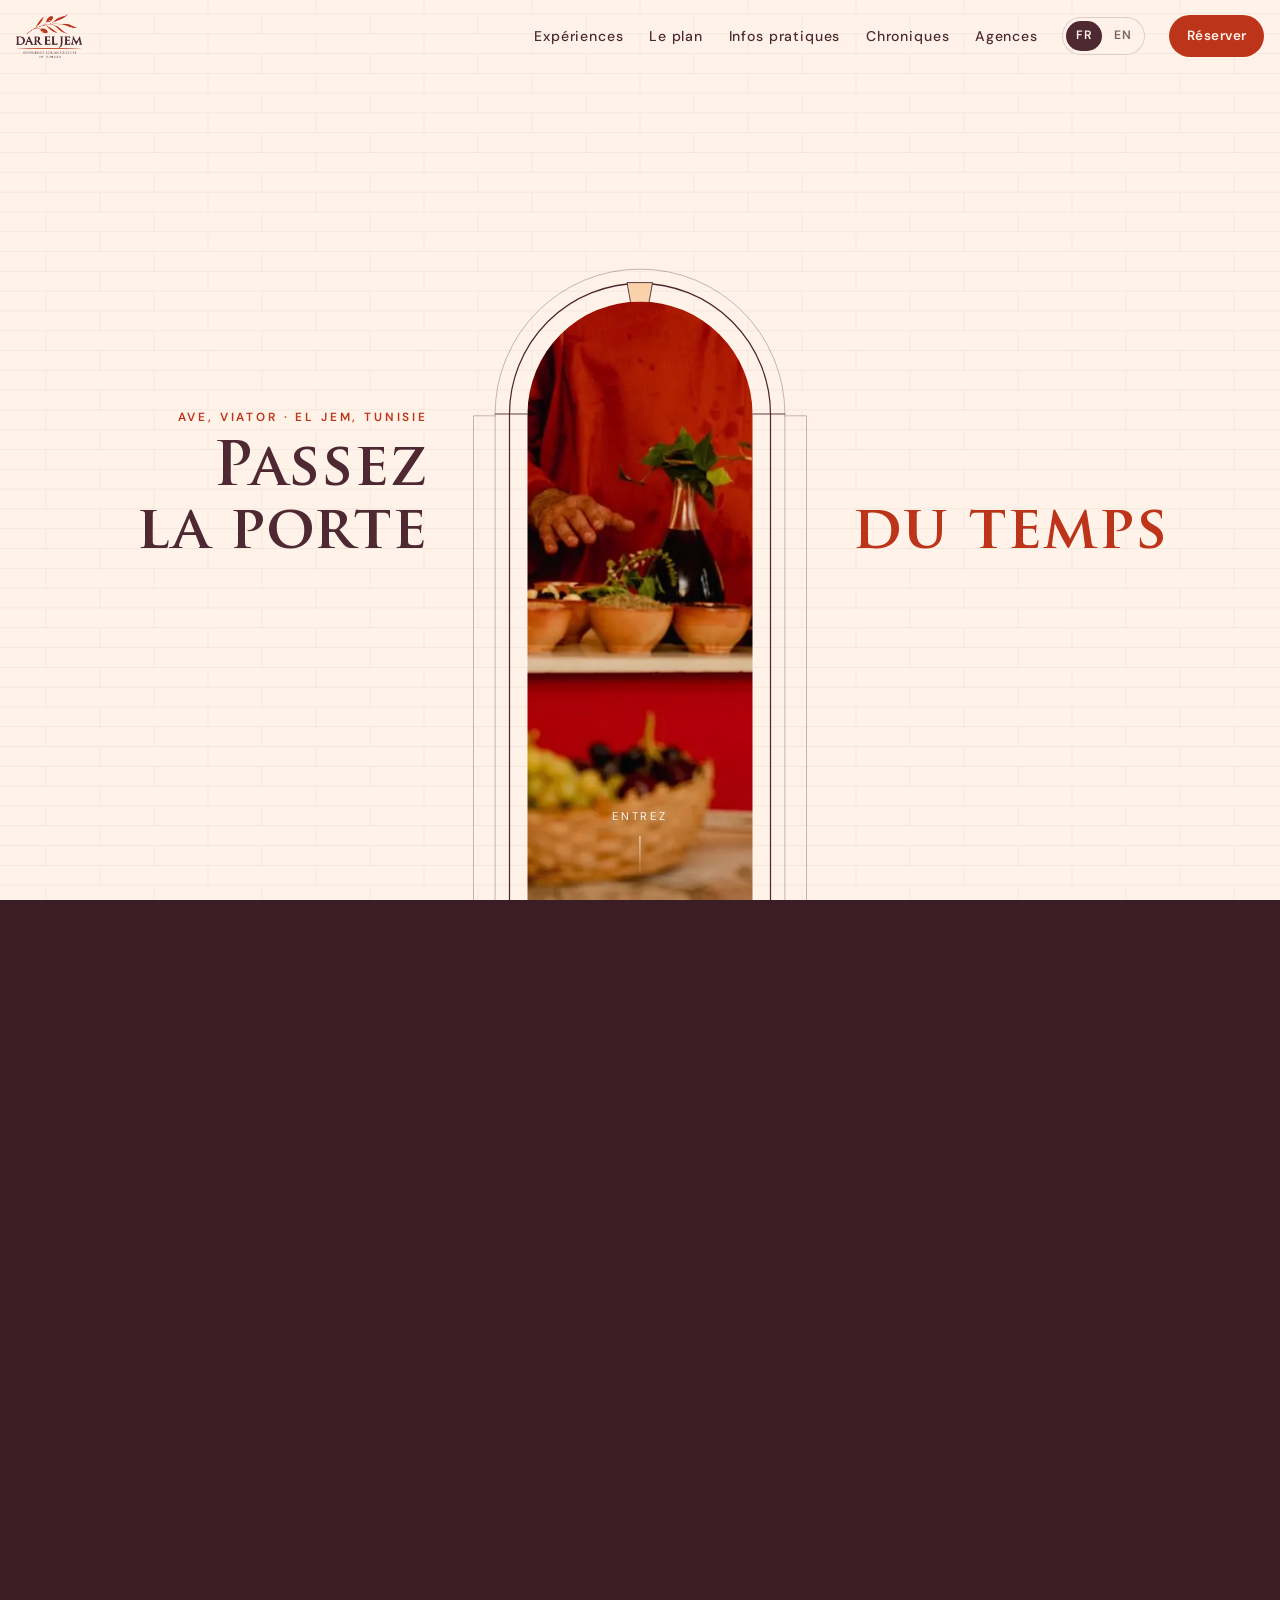
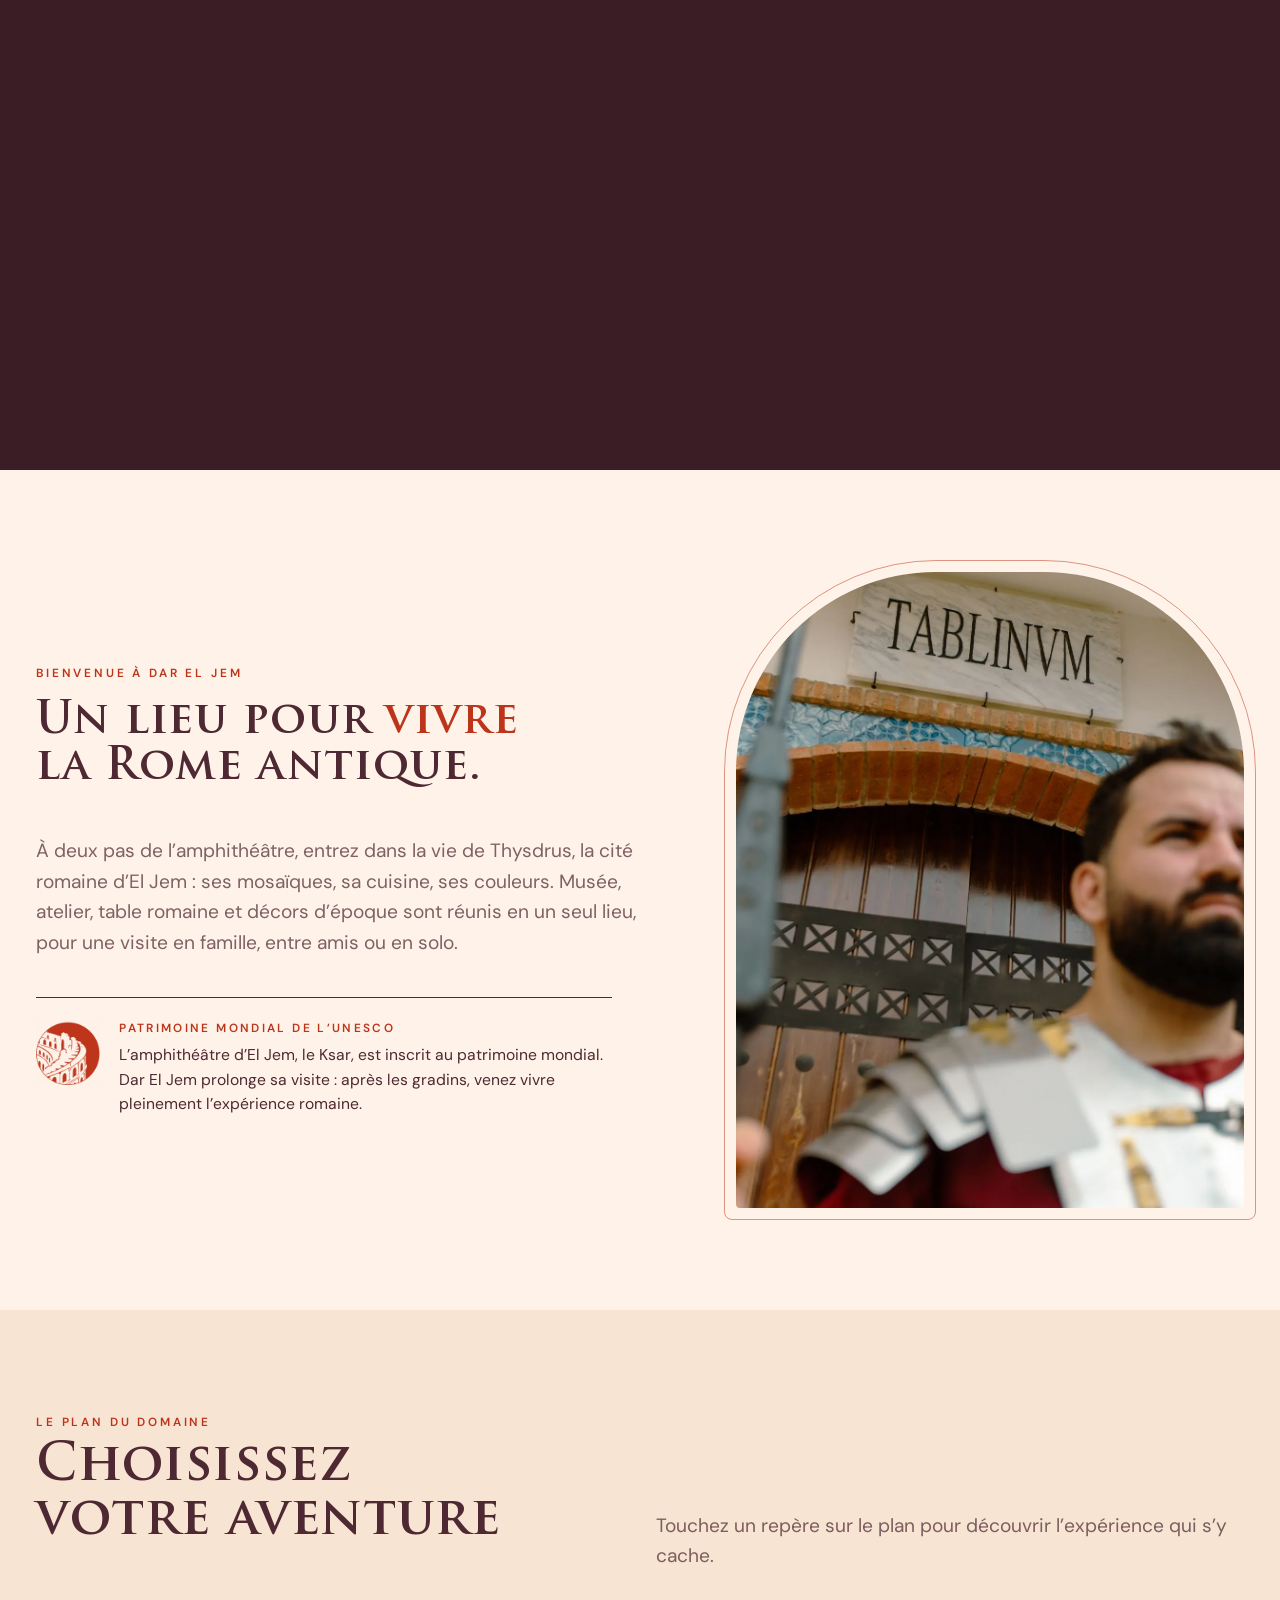
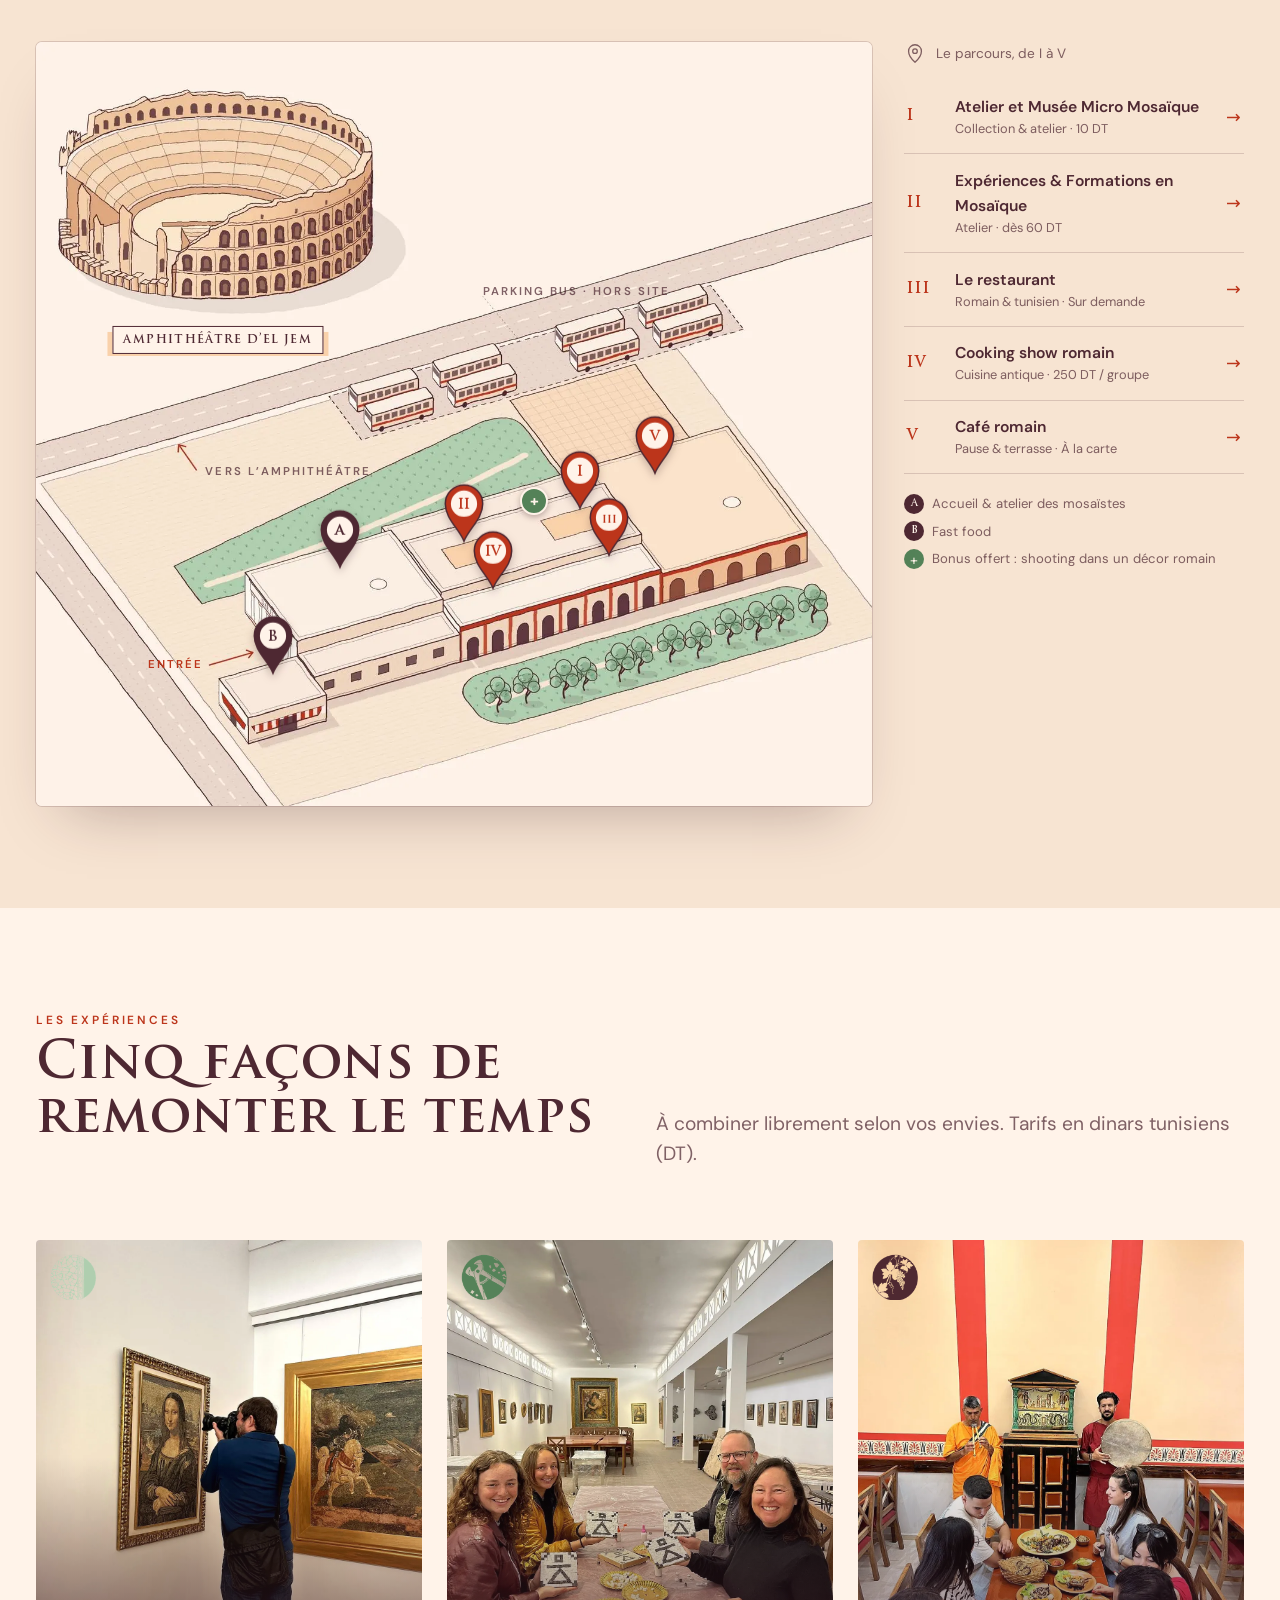
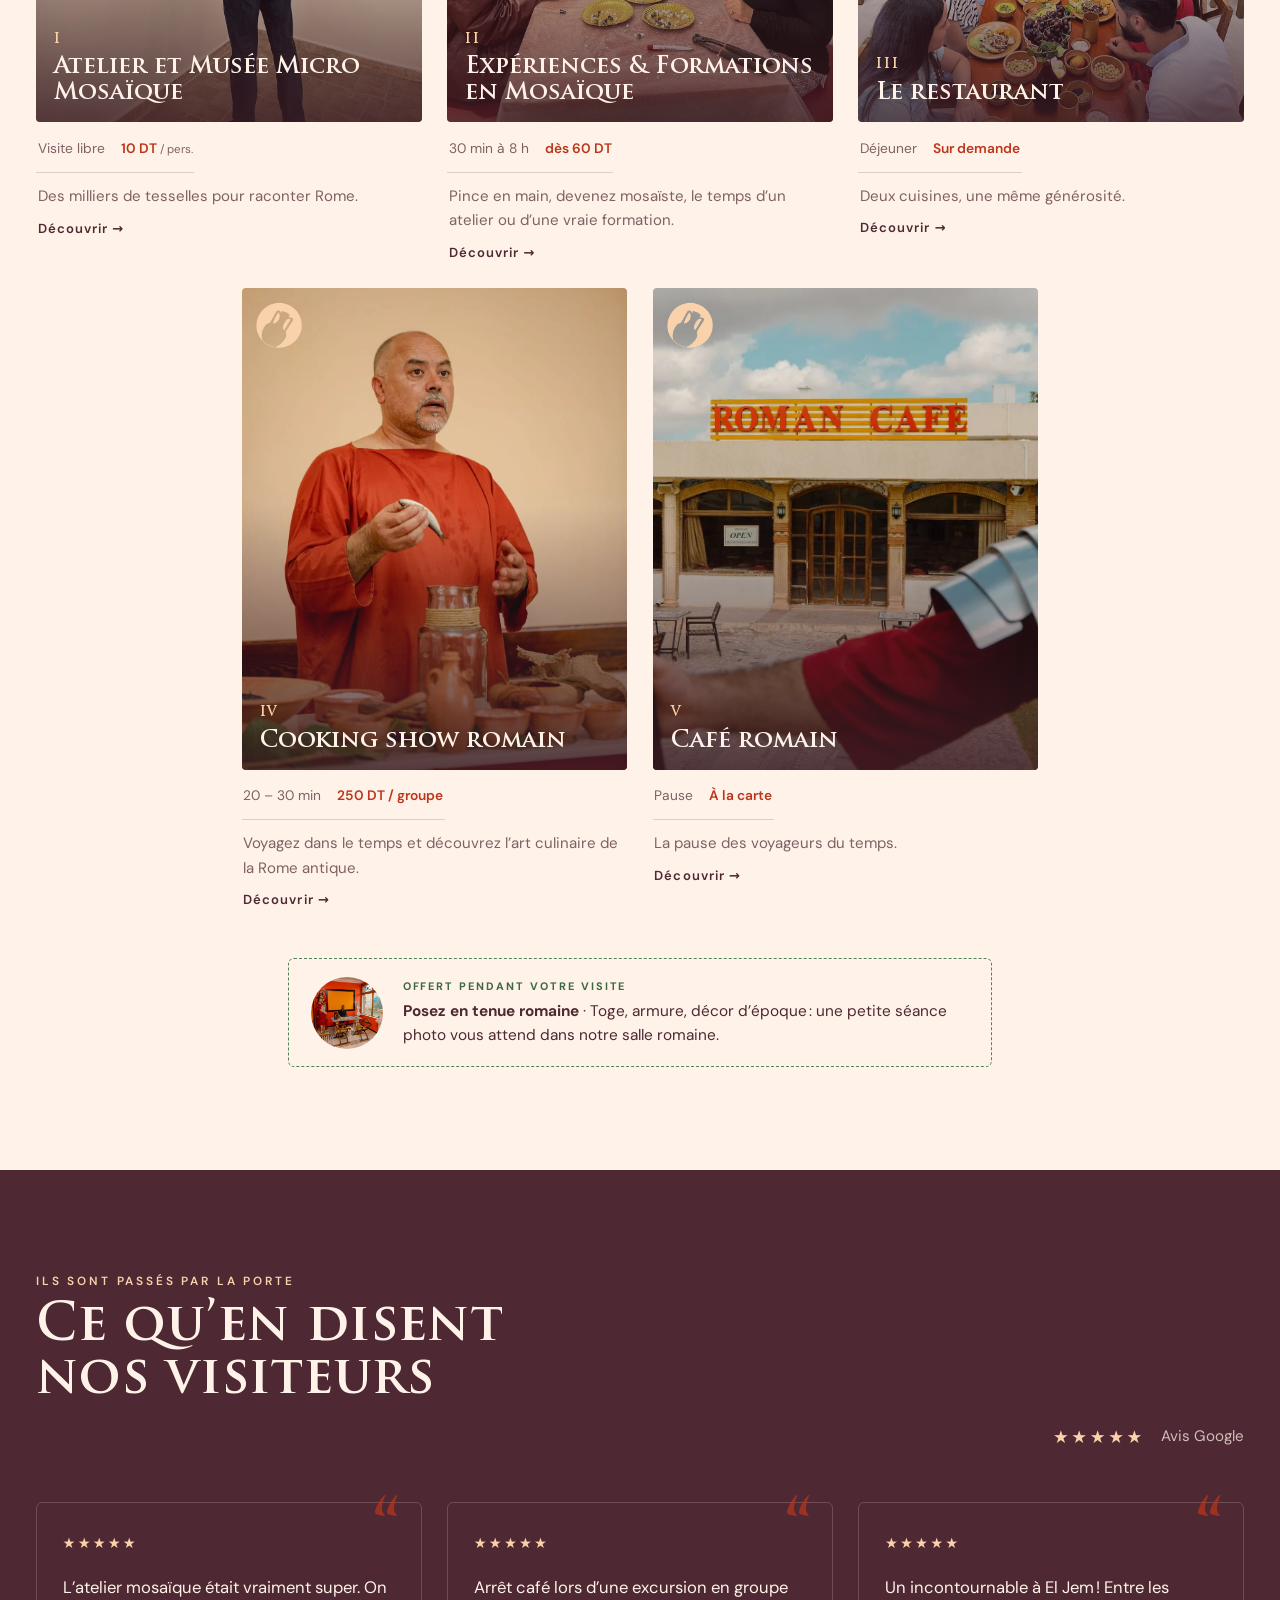
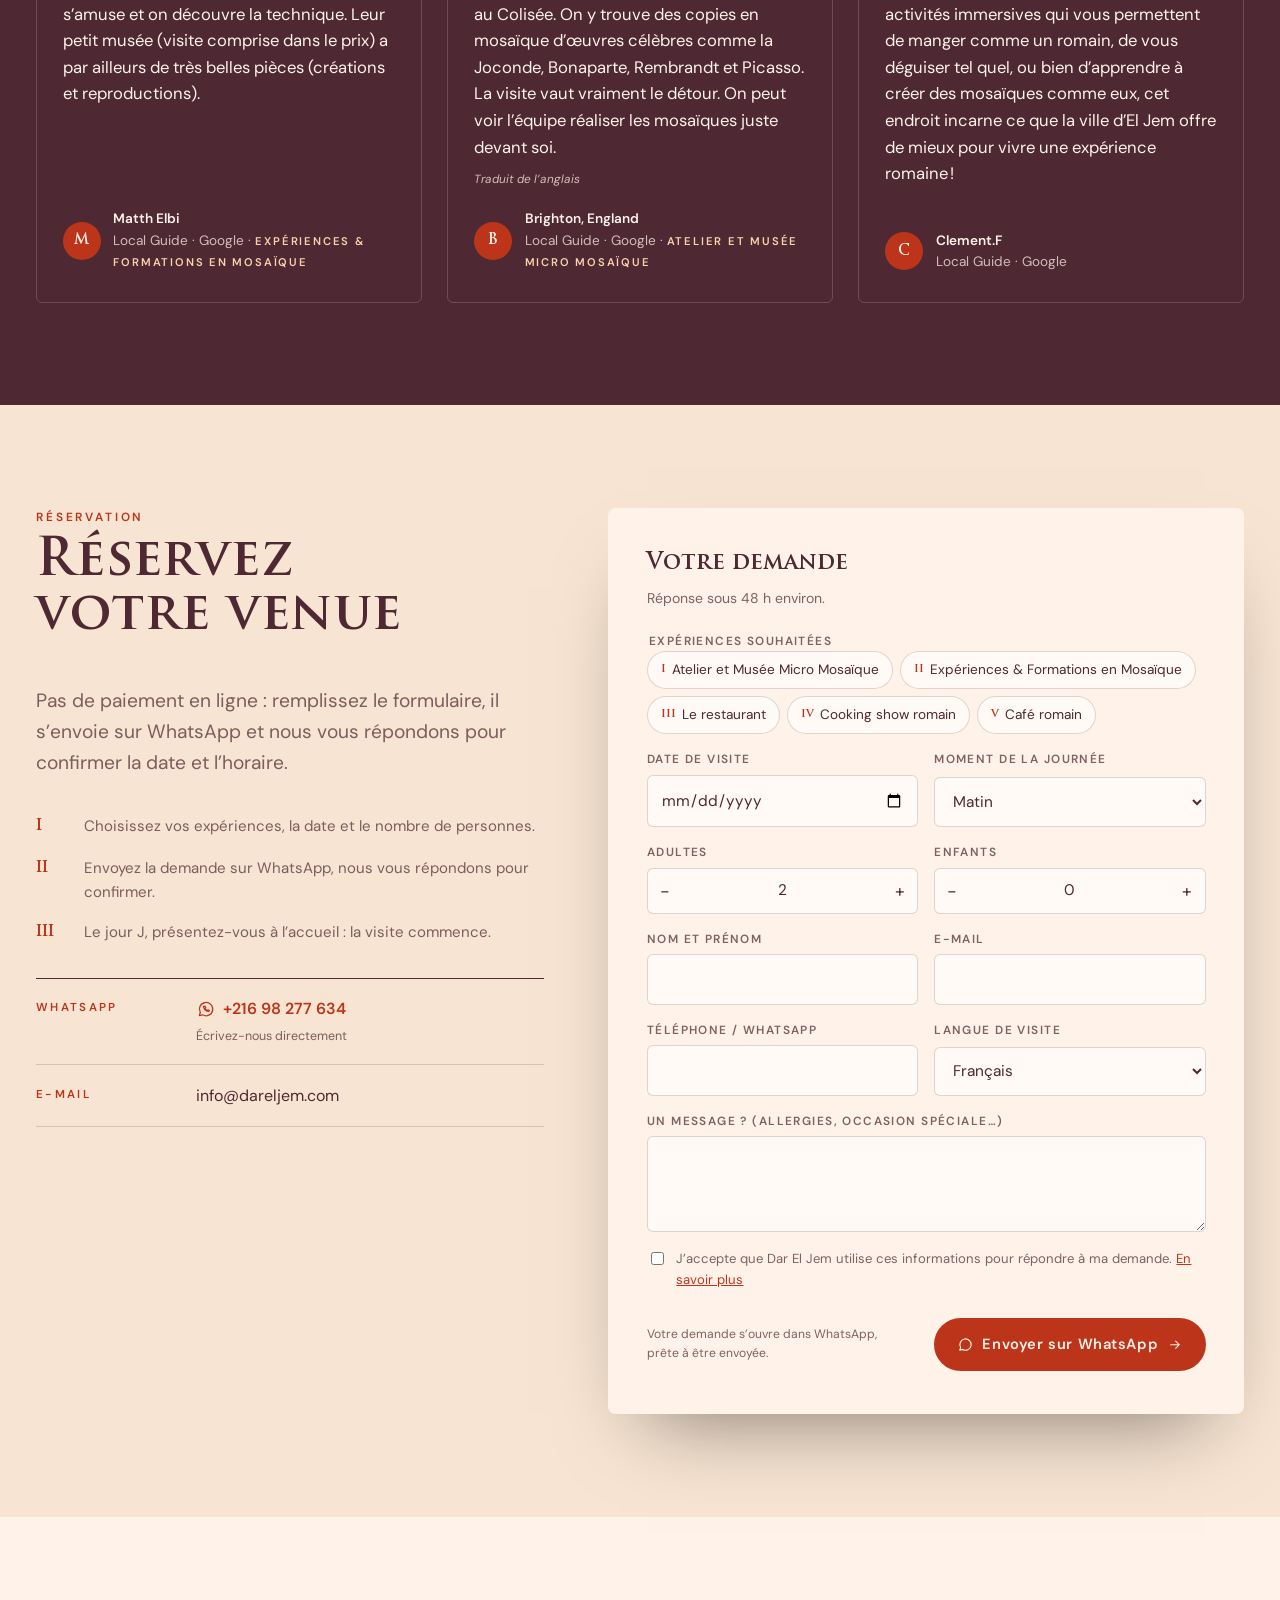
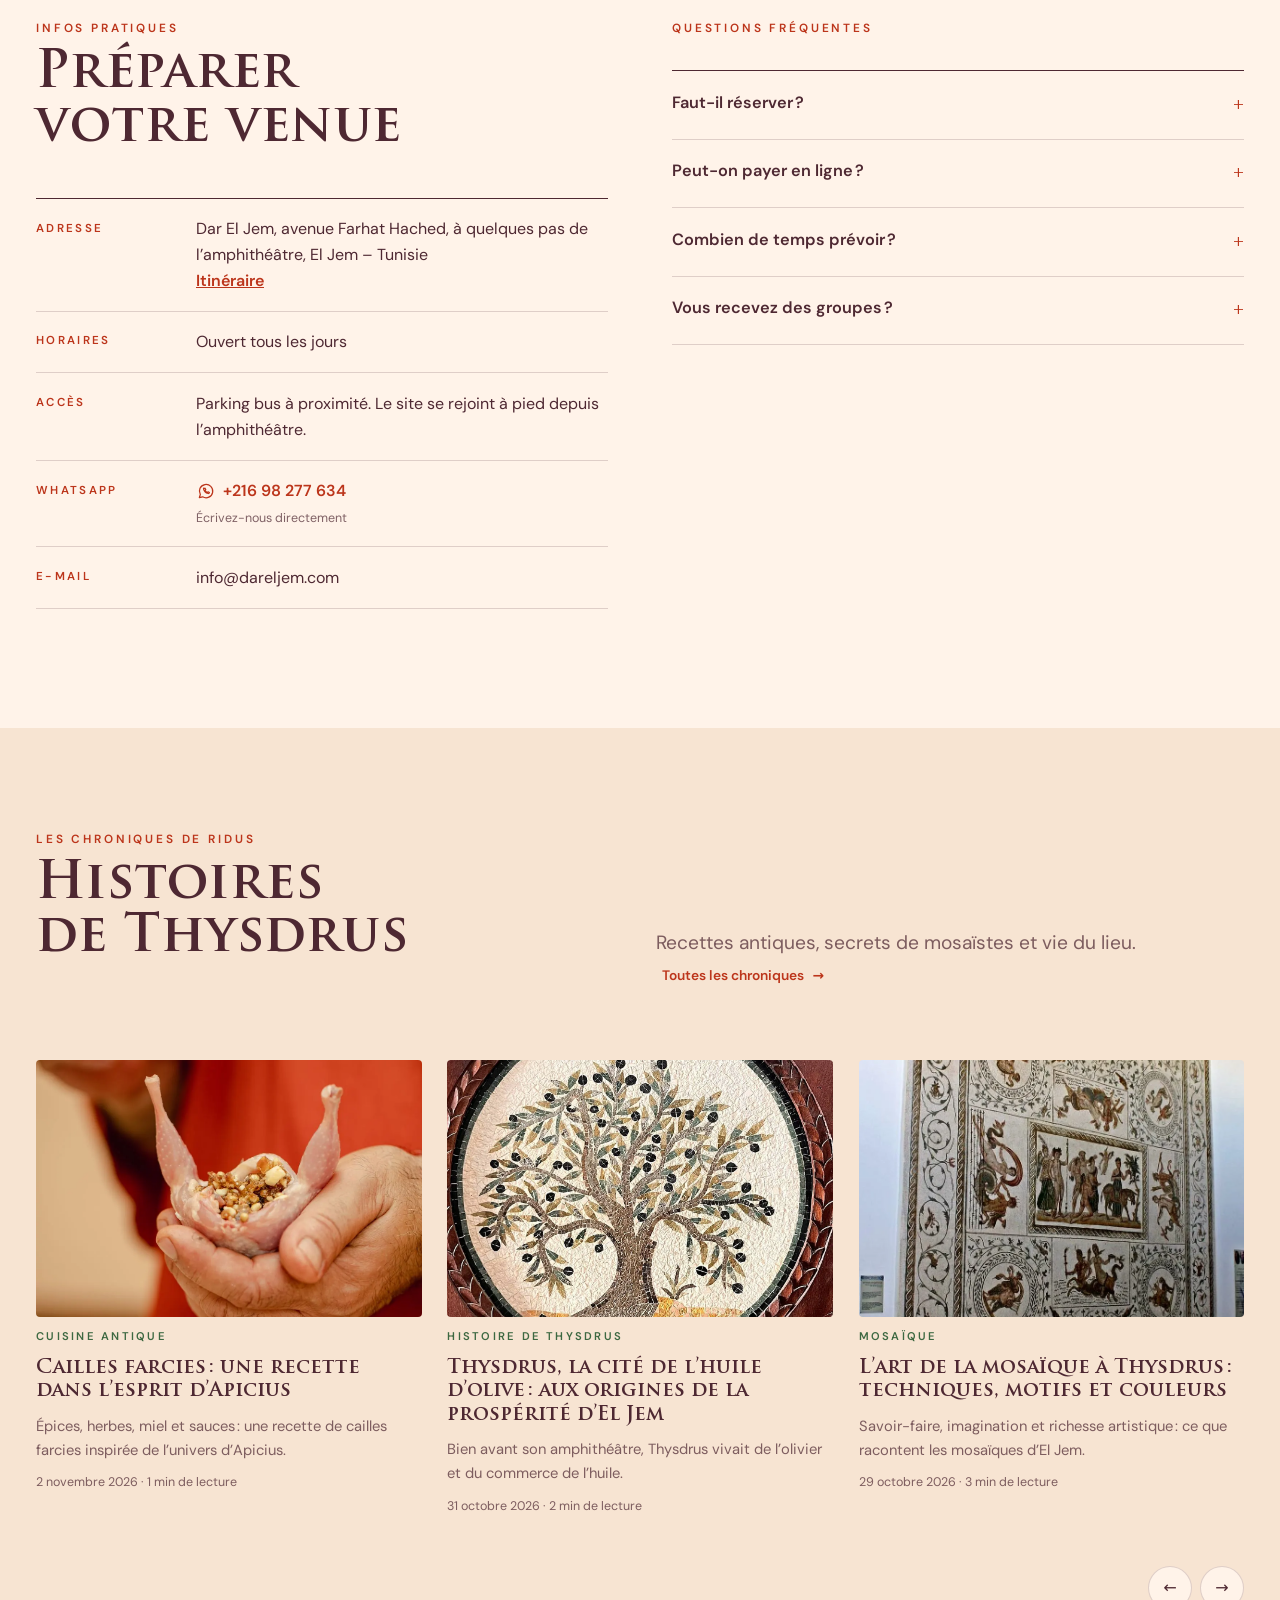
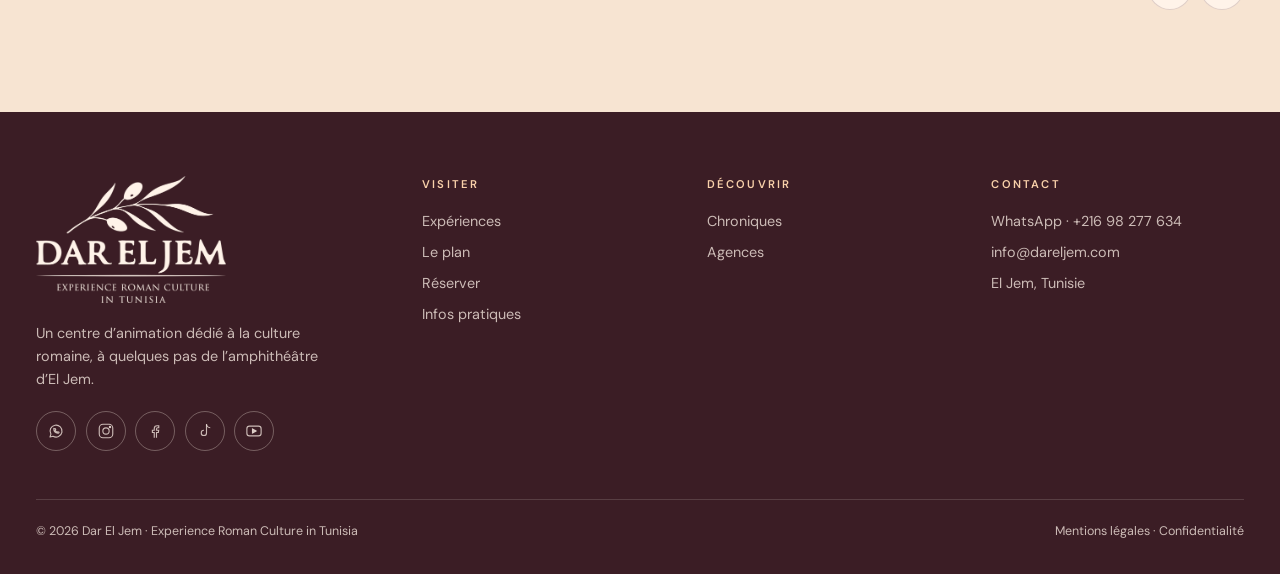
==== commit 650a10f1: "Add files via upload" ====
--- a/index.html
+++ b/index.html
@@ -3,7 +3,7 @@
 <head>
 <meta charset="utf-8">
 <meta name="viewport" content="width=device-width, initial-scale=1, viewport-fit=cover">
-<meta http-equiv="Content-Security-Policy" content="default-src 'self'; script-src 'self'; style-src 'self' 'unsafe-inline'; img-src 'self' data:; font-src 'self'; media-src 'self'; connect-src 'self'; object-src 'none'; base-uri 'self'; form-action 'self'; frame-src 'none'; manifest-src 'self'; upgrade-insecure-requests">
+<meta http-equiv="Content-Security-Policy" content="default-src 'self'; script-src 'self'; style-src 'self' 'unsafe-inline'; img-src 'self' data:; font-src 'self'; media-src 'self'; connect-src 'self'; object-src 'none'; base-uri 'self'; form-action 'self'; frame-src 'none'; manifest-src 'self'">
 <meta name="referrer" content="strict-origin-when-cross-origin">
 <title>Dar El Jem · Vivez la culture romaine à El Jem, Tunisie</title>
 <meta name="description" content="À deux pas de l’amphithéâtre d’El Jem, Dar El Jem vous fait vivre la Rome antique : musée et ateliers de mosaïque, restaurant romain et tunisien, cooking show et café romain.">
--- a/assets/css/style.css
+++ b/assets/css/style.css
@@ -0,0 +1,472 @@
+/* Dar El Jem · feuille de style principale
+   Polices hébergées sur le site (aucune requête vers un service tiers). */
+@font-face{font-family:"Trajan Pro";src:url(../fonts/TrajanPro-Bold.woff2) format("woff2");font-weight:700;font-display:swap}
+@font-face{font-family:"Cinzel";src:url(../fonts/cinzel-700-latin.woff2) format("woff2");font-weight:700;font-display:swap}
+@font-face{font-family:"DM Sans";src:url(../fonts/dmsans-latin.woff2) format("woff2");font-weight:300 700;font-style:normal;font-display:swap;unicode-range:U+0000-00FF,U+0131,U+0152-0153,U+02BB-02BC,U+02C6,U+02DA,U+02DC,U+0304,U+0308,U+0329,U+2000-206F,U+20AC,U+2122,U+2191,U+2193,U+2212,U+2215,U+FEFF,U+FFFD}
+@font-face{font-family:"DM Sans";src:url(../fonts/dmsans-latin-ext.woff2) format("woff2");font-weight:300 700;font-style:normal;font-display:swap;unicode-range:U+0100-02BA,U+02BD-02C5,U+02C7-02CC,U+02CE-02D7,U+02DD-02FF,U+1D00-1DBF,U+1E00-1E9F,U+1EF2-1EFF,U+2020,U+20A0-20AB,U+20AD-20C4,U+2113,U+2C60-2C7F,U+A720-A7FF}
+@font-face{font-family:"DM Sans";src:url(../fonts/dmsans-italic-latin.woff2) format("woff2");font-weight:400;font-style:italic;font-display:swap;unicode-range:U+0000-00FF,U+0131,U+0152-0153,U+02BB-02BC,U+02C6,U+02DA,U+02DC,U+2000-206F,U+20AC,U+2122,U+2212}
+@font-face{font-family:"DM Sans";src:url(../fonts/dmsans-italic-latin-ext.woff2) format("woff2");font-weight:400;font-style:italic;font-display:swap;unicode-range:U+0100-02BA,U+02BD-02C5,U+1E00-1E9F,U+2020,U+20A0-20AB,U+20AD-20C4}
+
+:root{
+  --beige:#fff3e9; --stone:#f7e4d2; --peche:#f9d1aa; --rouge:#bc351b; --rouge-d:#9c2a14;
+  --pourpre:#4e2832; --olive-text:#3d6841; --pourpre-d:#3b1d25; --olive:#548258; --sauge:#afceaf;
+  --ink:#4e2832; --ink-soft:rgba(78,40,50,.72); --line:rgba(78,40,50,.18); --on-dark:#fff3e9; --on-dark-soft:rgba(255,243,233,.74);
+  --f-display:"Trajan Pro","Cinzel","Times New Roman",serif;
+  --f-body:"DM Sans",system-ui,-apple-system,"Segoe UI",sans-serif;
+  --gut:max(16px,env(safe-area-inset-left,0px));
+  --gutr:max(16px,env(safe-area-inset-right,0px));
+  --maxw:1240px; --nav-h:72px;
+  color-scheme:light;
+}
+html{scroll-behavior:smooth;scroll-padding-top:calc(var(--nav-h) + 12px)}
+body{margin:0;background:var(--beige);color:var(--ink);font-family:var(--f-body);font-size:16px;line-height:1.6;-webkit-font-smoothing:antialiased;overflow-x:hidden}
+body::before{content:"";position:fixed;inset:0 0 auto;height:env(safe-area-inset-top,0px);z-index:60;background:var(--beige)}
+img{display:block;max-width:100%}
+a{color:inherit}
+button{font:inherit;color:inherit}
+:focus-visible{outline:2px solid var(--rouge);outline-offset:3px;border-radius:2px}
+.wrap{max-width:var(--maxw);margin-inline:auto;padding-left:var(--gut);padding-right:var(--gutr)}
+.sr{position:absolute;width:1px;height:1px;overflow:hidden;clip:rect(0 0 0 0);white-space:nowrap}
+
+/* type */
+.display{font-family:var(--f-display);font-weight:700;letter-spacing:.02em;line-height:1.05;text-wrap:balance}
+.kicker{font-size:.74rem;font-weight:600;letter-spacing:.24em;text-transform:uppercase;color:var(--rouge)}
+.h2{font-size:clamp(1.9rem,1.2rem + 2.6vw,3.2rem);color:var(--pourpre);margin-top:.6rem}
+.lead{font-size:clamp(1.05rem,1rem + .3vw,1.2rem);color:var(--ink-soft);max-width:60ch}
+.num{font-family:var(--f-display);color:var(--rouge);letter-spacing:.12em}
+
+/* buttons */
+.btn{display:inline-flex;align-items:center;gap:.6em;padding:.95em 1.5em;border-radius:999px;border:1px solid transparent;font-weight:600;font-size:.92rem;letter-spacing:.04em;text-decoration:none;cursor:pointer;transition:background .25s,color .25s,border-color .25s,transform .25s}
+.btn:hover{transform:translateY(-1px)}
+.btn-primary{background:var(--rouge);color:var(--beige)}
+.btn-primary:hover{background:var(--rouge-d)}
+.btn-ghost{border-color:currentColor;background:transparent}
+.btn-ghost:hover{background:var(--pourpre);color:var(--beige);border-color:var(--pourpre)}
+.btn svg{width:1.05em;height:1.05em}
+
+/* ---------------- NAV ---------------- */
+.nav{position:fixed;top:env(safe-area-inset-top,0px);left:0;right:0;z-index:50;transition:background .35s,box-shadow .35s}
+.nav .wrap{height:var(--nav-h);display:flex;align-items:center;gap:1.5rem;max-width:none}
+.nav.solid{background:rgba(255,243,233,.94);backdrop-filter:blur(10px);box-shadow:0 1px 0 var(--line)}
+.brand{display:flex;align-items:center;flex:none}
+.brand img{height:44px;width:auto}
+.menu{display:flex;gap:1.6rem;margin-inline-start:auto;list-style:none;margin-block:0;padding:0}
+.menu a{text-decoration:none;font-size:.88rem;font-weight:500;letter-spacing:.06em;padding-block:.4rem;position:relative}
+.menu a::after{content:"";position:absolute;inset-inline:0;bottom:0;height:1px;background:var(--rouge);transform:scaleX(0);transition:transform .3s;transform-origin:left}
+.menu a:hover::after,.menu a[aria-current=page]::after{transform:scaleX(1)}
+.lang{display:flex;border:1px solid var(--line);border-radius:999px;padding:3px;gap:2px;background:rgba(255,243,233,.6)}
+.lang button{border:0;background:none;border-radius:999px;padding:.32rem .62rem;font-size:.76rem;font-weight:600;letter-spacing:.06em;cursor:pointer;color:var(--ink-soft)}
+.lang button[aria-pressed=true]{background:var(--pourpre);color:var(--beige)}
+.nav .btn{padding:.7em 1.2em;font-size:.84rem}
+.burger{display:none;margin-inline-start:auto;width:44px;height:44px;border:1px solid var(--line);border-radius:50%;background:rgba(255,243,233,.7);cursor:pointer;align-items:center;justify-content:center}
+.burger span{display:block;width:18px;height:1.5px;background:var(--pourpre);position:relative}
+.burger span::before,.burger span::after{content:"";position:absolute;left:0;width:18px;height:1.5px;background:var(--pourpre)}
+.burger span::before{top:-6px}.burger span::after{top:6px}
+.drawer{position:fixed;inset:0;z-index:70;background:var(--pourpre);color:var(--beige);display:flex;flex-direction:column;padding:calc(env(safe-area-inset-top,0px) + 20px) var(--gutr) calc(env(safe-area-inset-bottom,0px) + 28px) var(--gut);transform:translateY(-100%);transition:transform .45s cubic-bezier(.7,0,.2,1);visibility:hidden}
+.drawer.open{transform:none;visibility:visible}
+.drawer .top{display:flex;justify-content:space-between;align-items:center}
+.drawer .top img{height:42px}
+.drawer .close{width:44px;height:44px;border-radius:50%;border:1px solid rgba(255,243,233,.35);background:none;color:var(--beige);font-size:1.4rem;cursor:pointer}
+.drawer ul{list-style:none;padding:0;margin:2.5rem 0 auto;display:grid;gap:.4rem}
+.drawer ul a{font-family:var(--f-display);font-size:1.7rem;text-decoration:none;display:flex;gap:1rem;align-items:baseline;padding:.4rem 0;border-bottom:1px solid rgba(255,243,233,.14)}
+.drawer ul a small{font-family:var(--f-display);font-size:.8rem;color:var(--peche)}
+.drawer .lang{background:none;border-color:rgba(255,243,233,.3);align-self:flex-start;margin-bottom:1.2rem}
+.drawer .lang button{color:var(--on-dark-soft)}
+.drawer .lang button[aria-pressed=true]{background:var(--beige);color:var(--pourpre)}
+
+/* ---------------- HERO (scroll through the arch) ---------------- */
+.hero{position:relative;height:230vh;background:var(--pourpre-d)}
+.hero .stage{position:sticky;top:0;height:100vh;height:100svh;overflow:hidden}
+.hero .scene{position:absolute;inset:0}
+.hero .scene .slides img{position:absolute;inset:0;width:100%;height:100%;object-fit:cover;opacity:0;animation:kb 24s linear infinite}
+.hero .scene .slides img:nth-child(1){opacity:1;animation-delay:-1s}
+.hero .scene .slides img:nth-child(2){animation-delay:5s}
+.hero .scene .slides img:nth-child(3){animation-delay:11s}
+.hero .scene .slides img:nth-child(4){animation-delay:17s}
+@keyframes kb{0%{opacity:0;transform:scale(1.12)}4%{opacity:1}25%{opacity:1}30%{opacity:0;transform:scale(1.02)}100%{opacity:0}}
+.hero .scene .vid{display:none;position:absolute;inset:0}
+@media (max-width:860px),(orientation:portrait){.hero .scene .slides{display:none}.hero .scene .vid{display:block}}
+.hero .scene .blur{position:absolute;inset:-40px;width:calc(100% + 80px);height:calc(100% + 80px);object-fit:cover;filter:saturate(1.1) brightness(.8)}
+.hero .scene video{position:absolute;left:50%;top:0;height:100%;width:auto;max-width:none;aspect-ratio:9/16;transform:translateX(-50%);object-fit:cover;box-shadow:0 0 120px 40px rgba(59,29,37,.45)}
+.hero .scene::after{content:"";position:absolute;inset:0;background:radial-gradient(ellipse at 50% 60%,transparent 30%,rgba(59,29,37,.55) 100%)}
+.lamp{position:absolute;inset:0;background:#120709;animation:lamp 2.4s .3s cubic-bezier(.4,0,.2,1) forwards;pointer-events:none}
+@keyframes lamp{0%{opacity:1}55%{opacity:.55}62%{opacity:.7}100%{opacity:0}}
+.wall{position:absolute;inset:0;width:100%;height:100%;transform-origin:50% 62%;will-change:transform}
+.hero-copy{position:absolute;inset:0;pointer-events:none;display:grid;grid-template-columns:1fr minmax(0,var(--arch-w)) 1fr;align-items:end;align-content:center;padding-top:var(--nav-h);--arch-w:400px}
+.hero-copy > *{pointer-events:auto}
+.hc-left{grid-column:1;padding-inline:var(--gut) 2.5vw;justify-self:end;max-width:30rem;text-align:end}
+.hc-right{grid-column:3;padding-inline:2.5vw var(--gutr);justify-self:start;max-width:30rem}
+.htitle{font-size:clamp(2.2rem,1rem + 3.4vw,4.6rem);color:var(--pourpre);margin:.8rem 0 0}
+.htitle em{font-style:normal;color:var(--rouge)}
+.rise{opacity:0;transform:translateY(14px);animation:rise .9s cubic-bezier(.2,.7,.2,1) forwards}
+@keyframes rise{to{opacity:1;transform:none}}
+.cue{position:absolute;bottom:calc(22px + env(safe-area-inset-bottom,0px));left:50%;transform:translateX(-50%);display:flex;flex-direction:column;align-items:center;gap:.6rem;font-size:.7rem;letter-spacing:.24em;text-transform:uppercase;color:var(--beige);text-shadow:0 1px 8px rgba(0,0,0,.4)}
+.cue i{width:1px;height:42px;background:linear-gradient(var(--beige),transparent);animation:cue 1.8s ease-in-out infinite}
+@keyframes cue{0%{transform:scaleY(0);transform-origin:top}50%{transform:scaleY(1);transform-origin:top}51%{transform-origin:bottom}100%{transform:scaleY(0);transform-origin:bottom}}
+.reveal-cap{position:absolute;left:0;right:0;bottom:12vh;text-align:center;color:var(--beige);opacity:0;padding-inline:var(--gut) var(--gutr)}
+.reveal-cap p{font-family:var(--f-display);font-size:clamp(1.4rem,1rem + 2vw,2.6rem);line-height:1.2;max-width:22ch;margin:0 auto;text-wrap:balance;text-shadow:0 2px 24px rgba(0,0,0,.35)}
+.reveal-cap .kicker{color:var(--peche)}
+
+/* ---------------- SECTIONS ---------------- */
+section{position:relative}
+.band{padding-block:clamp(4.5rem,8vw,8rem)}
+.band.dark{background:var(--pourpre);color:var(--on-dark)}
+.band.dark .h2{color:var(--beige)}
+.band.dark .lead{color:var(--on-dark-soft)}
+.band.dark .kicker{color:var(--peche)}
+.band.stone{background:var(--stone)}
+.sec-head{display:grid;gap:.4rem;margin-bottom:clamp(2rem,4vw,3.4rem)}
+.sec-head.split{grid-template-columns:1fr 1fr;align-items:end;gap:2rem}
+
+/* intro */
+.manifesto{display:grid;grid-template-columns:1.25fr 1fr;gap:clamp(2rem,5vw,5rem);align-items:center}
+.manifesto .display{font-size:clamp(1.7rem,1rem + 2.2vw,2.8rem);color:var(--pourpre)}
+.manifesto .display em{font-style:normal;color:var(--rouge)}
+.manifesto .photo{position:relative;aspect-ratio:4/5;max-width:100%}
+.manifesto .photo img{width:100%;height:100%;object-fit:cover;border-radius:200px 200px 4px 4px}
+.manifesto .photo::after{content:"";position:absolute;inset:-12px;border:1px solid var(--rouge);border-radius:212px 212px 8px 8px;opacity:.5;pointer-events:none}
+.unesco-card{display:grid;grid-template-columns:64px 1fr;gap:1.2rem;align-items:start;margin-top:2.4rem;padding-top:1.4rem;border-top:1px solid var(--pourpre);max-width:36rem}
+.unesco-card img{width:64px;height:64px}
+.unesco-card b{display:block;font-size:.74rem;font-weight:600;letter-spacing:.2em;text-transform:uppercase;color:var(--rouge);line-height:1.3}
+.unesco-card p{margin:.45rem 0 0;font-size:.98rem;line-height:1.55;color:var(--ink)}
+
+/* ---------------- MAP ---------------- */
+.mapgrid{display:grid;grid-template-columns:minmax(0,1fr) 340px;gap:2rem;align-items:start}
+.map{position:relative;aspect-ratio:1095/1000;max-width:100%;border-radius:6px;overflow:hidden;background:var(--beige);box-shadow:0 30px 60px -30px rgba(59,29,37,.35),0 0 0 1px var(--line)}
+.map > img{width:100%;height:100%;object-fit:cover}
+.pin{position:absolute;transform:translate(-50%,-100%);width:clamp(26px,3.2vw,40px);aspect-ratio:30/44;border:0;background:none;padding:0;cursor:pointer;transition:transform .25s;filter:drop-shadow(0 4px 4px rgba(59,29,37,.25))}
+.pin svg{width:100%;height:100%;overflow:visible}
+.pin:hover,.pin.hl,.pin:focus-visible{transform:translate(-50%,-100%) scale(1.22)}
+.pin .tip{position:absolute;bottom:105%;left:50%;transform:translateX(-50%) translateY(4px);white-space:nowrap;background:var(--pourpre);color:var(--beige);font-size:.75rem;font-weight:600;padding:.35rem .6rem;border-radius:4px;opacity:0;pointer-events:none;transition:opacity .2s,transform .2s}
+.pin:hover .tip,.pin.hl .tip,.pin:focus-visible .tip{opacity:1;transform:translateX(-50%)}
+.pin::before{content:"";position:absolute;left:50%;top:38%;width:100%;aspect-ratio:1;border-radius:50%;transform:translate(-50%,-50%);border:2px solid var(--rouge);opacity:0;animation:ping 2.6s ease-out infinite}
+.pin.sec::before{display:none}
+.pin.gift{width:clamp(20px,2.2vw,28px);aspect-ratio:1;transform:translate(-50%,-50%);z-index:3;filter:drop-shadow(0 2px 3px rgba(59,29,37,.35))}
+.pin.gift:hover,.pin.gift:focus-visible{transform:translate(-50%,-50%) scale(1.2)}
+.pin.gift::before{display:none}
+.pin.gift b{display:grid;place-items:center;width:100%;height:100%;border-radius:50%;background:var(--olive);color:var(--beige);border:2px solid var(--beige);font-size:.95rem;font-weight:700}
+@keyframes ping{0%{opacity:.6;transform:translate(-50%,-50%) scale(.6)}100%{opacity:0;transform:translate(-50%,-50%) scale(1.9)}}
+.mlabel{position:absolute;font-size:clamp(.5rem,.35rem + .45vw,.72rem);font-weight:600;letter-spacing:.18em;text-transform:uppercase;color:var(--rouge);white-space:nowrap;pointer-events:none}
+.mlabel.ribbon{transform:translate(-50%,-50%);font-family:var(--f-display);letter-spacing:.12em;color:var(--pourpre);background:var(--beige);border:1px solid var(--pourpre);padding:.35em .9em;box-shadow:-7px 4px 0 -2px var(--peche),7px 4px 0 -2px var(--peche)}
+.mlabel.muted{color:var(--ink-soft);transform:translate(0,-50%)}
+.mlabel.end{transform:translate(-100%,-50%)}
+.mapside{display:grid;gap:.2rem}
+.mapside .hint{font-size:.85rem;color:var(--ink-soft);display:flex;gap:.6rem;align-items:center;margin-bottom:.8rem}
+.mapside .hint svg{width:22px;flex:none}
+.mrow{display:grid;grid-template-columns:2.4rem 1fr auto;gap:.6rem;align-items:center;text-align:start;padding:.85rem .2rem;border:0;border-bottom:1px solid var(--line);background:none;cursor:pointer;width:100%;transition:background .2s,padding .2s}
+.mrow:hover,.mrow.hl{background:rgba(249,209,170,.35);padding-inline:.6rem}
+.mrow .num{font-size:.9rem}
+.mrow b{display:block;font-weight:600;font-size:.98rem}
+.mrow small{display:block;color:var(--ink-soft);font-size:.8rem}
+.mrow .go{color:var(--rouge);font-size:1.1rem}
+.mapside .also{margin-top:1rem;font-size:.82rem;color:var(--ink-soft);display:grid;gap:.4rem}
+.mapside .also span{display:flex;gap:.5rem;align-items:center}
+.mapside .also i.plus{background:var(--olive);font-family:var(--f-body);font-size:.9rem}
+.mapside .also i{display:inline-grid;place-items:center;width:20px;height:20px;border-radius:50%;background:var(--pourpre);color:var(--beige);font-style:normal;font-family:var(--f-display);font-size:.62rem}
+
+/* ---------------- EXPERIENCES ---------------- */
+.xgrid{display:grid;grid-template-columns:repeat(6,1fr);gap:clamp(1rem,2vw,1.8rem)}
+.xgrid .xcard{grid-column:span 2}
+.xgrid .xcard:nth-child(4){grid-column:2 / span 2}
+.bonus{margin-top:clamp(2rem,4vw,3rem);display:flex;align-items:center;gap:1.2rem;padding:1.1rem 1.4rem;border:1px dashed var(--olive);border-radius:6px;max-width:44rem;margin-inline:auto}
+.bonus img{width:72px;height:72px;object-fit:cover;border-radius:50%;flex:none}
+.bonus .tag{font-size:.68rem;font-weight:700;letter-spacing:.18em;text-transform:uppercase;color:var(--olive-text)}
+.bonus p{margin:.2rem 0 0;font-size:.96rem}
+.xcard{position:relative;display:flex;flex-direction:column;border:0;padding:0;background:none;text-align:start;cursor:pointer;color:inherit}
+.xcard .ph{position:relative;aspect-ratio:4/5;overflow:hidden;border-radius:4px;max-width:100%}
+.xcard .ph img{width:100%;height:100%;object-fit:cover;transition:transform 1.2s cubic-bezier(.2,.7,.2,1)}
+.xcard:hover .ph img{transform:scale(1.06)}
+.xcard .ph::after{content:"";position:absolute;inset:0;background:linear-gradient(180deg,transparent 45%,rgba(59,29,37,.82))}
+.xcard .ph .ic{position:absolute;top:14px;inset-inline-start:14px;width:46px;height:46px;z-index:1}
+.xcard .ph .over{position:absolute;inset-inline:18px;bottom:16px;z-index:1;color:var(--beige)}
+.xcard .ph .over .num{color:var(--peche);font-size:.82rem}
+.xcard .ph .over h3{font-family:var(--f-display);font-size:1.45rem;line-height:1.1;margin:.3rem 0 0}
+.xcard .meta{display:flex;justify-content:space-between;gap:1rem;padding:.9rem .1rem 0;font-size:.86rem;border-bottom:1px solid var(--line);padding-bottom:.8rem}
+.xcard .meta span:first-child{color:var(--ink-soft)}
+.xcard .meta b{font-weight:600;color:var(--rouge)}
+.xcard p{margin:.7rem .1rem 0;font-size:.94rem;color:var(--ink-soft)}
+.xcard .more{margin:.6rem .1rem 0;font-size:.82rem;font-weight:600;letter-spacing:.08em;color:var(--pourpre);display:inline-flex;gap:.4rem;align-items:center}
+
+/* ---------------- ITINERARIES ---------------- */
+
+/* tiers table (expérience II) + extra block */
+.tiers{border-top:1px solid var(--pourpre)}
+.tiers .tr{display:grid;grid-template-columns:1fr .8fr 1.4fr;gap:.8rem;padding:.75rem 0;border-bottom:1px solid var(--line);font-size:.94rem;align-items:baseline}
+.tiers .th{font-size:.66rem;font-weight:600;letter-spacing:.18em;text-transform:uppercase;color:var(--ink-soft);padding:.6rem 0}
+.tiers b{font-family:var(--f-display);color:var(--rouge);font-weight:700}
+.keys.two{grid-template-columns:1fr 1fr}
+.extra{background:var(--stone);border-inline-start:2px solid var(--rouge);padding:.9rem 1rem;border-radius:4px}
+.extra h4{margin-bottom:.35rem}
+.extra p{margin:0;font-size:.92rem}
+.article .body p.aside{font-size:.95rem;font-style:italic;color:var(--ink-soft)}
+
+/* ---------------- TESTIMONIALS ---------------- */
+.score{display:flex;flex-wrap:wrap;align-items:center;gap:.4rem 1rem;justify-self:end;color:var(--on-dark-soft);font-size:.95rem}
+.score b{font-family:var(--f-display);font-size:1.6rem;color:var(--beige)}
+.stars{color:var(--peche);letter-spacing:.15em;font-size:1.1rem}
+.quotes{display:grid;grid-template-columns:repeat(3,1fr);gap:clamp(1rem,2vw,1.8rem)}
+.quote{margin:0;display:flex;flex-direction:column;gap:1.2rem;padding:1.8rem 1.6rem;border:1px solid rgba(255,243,233,.18);border-radius:6px;position:relative}
+.quote::before{content:"\201C";position:absolute;top:-.2rem;inset-inline-end:1.2rem;font-family:var(--f-display);font-size:5rem;line-height:1;color:var(--rouge);opacity:.7}
+.quote .stars{font-size:.9rem}
+.quote .trad{font-size:.74rem;font-style:italic;color:var(--on-dark-soft);margin-top:-.6rem}
+.quote blockquote{margin:0;font-size:1.04rem;line-height:1.6;color:var(--beige)}
+.quote figcaption{margin-top:auto;display:flex;align-items:center;gap:.8rem;font-size:.85rem;color:var(--on-dark-soft)}
+.quote figcaption i{width:38px;height:38px;border-radius:50%;display:grid;place-items:center;background:var(--rouge);color:var(--beige);font-style:normal;font-family:var(--f-display);font-size:.9rem;flex:none}
+.quote figcaption b{display:block;color:var(--beige);font-weight:600}
+.quote .exp{font-size:.7rem;font-weight:600;letter-spacing:.16em;text-transform:uppercase;color:var(--peche)}
+
+/* ---------------- BOOKING ---------------- */
+.booking{display:grid;grid-template-columns:1fr 1.25fr;gap:clamp(2rem,5vw,5rem);align-items:start}
+.contact-list{display:grid;gap:.2rem;margin-top:2rem;border-top:1px solid rgba(255,243,233,.25)}
+.contact-list div{display:grid;grid-template-columns:7.5rem 1fr;gap:1rem;padding:.9rem 0;border-bottom:1px solid rgba(255,243,233,.18);align-items:baseline}
+.contact-list .t{font-size:.7rem;font-weight:600;letter-spacing:.2em;text-transform:uppercase;color:var(--peche)}
+.contact-list .v{font-size:1.05rem;user-select:all;direction:ltr;text-align:start;unicode-bidi:isolate}
+.steps3{display:grid;gap:1rem;margin-top:2.2rem;counter-reset:s}
+.steps3 li{list-style:none;display:grid;grid-template-columns:2.2rem 1fr;gap:.8rem;color:var(--on-dark-soft);font-size:.94rem}
+.steps3 li::before{counter-increment:s;content:counter(s,upper-roman);font-family:var(--f-display);color:var(--peche);font-size:.95rem;padding-top:.1rem}
+.steps3{padding:0}
+#reserver .steps3 li::before{color:var(--rouge)}
+.form{background:var(--beige);color:var(--ink);border-radius:8px;padding:clamp(1.4rem,3vw,2.4rem);box-shadow:0 40px 80px -40px rgba(0,0,0,.5)}
+.form h3{font-family:var(--f-display);font-size:1.4rem;margin:0 0 .3rem;color:var(--pourpre)}
+.form .sub{font-size:.88rem;color:var(--ink-soft);margin:0 0 1.4rem}
+.fgrid{display:grid;grid-template-columns:1fr 1fr;gap:1rem 1rem}
+.fgrid .full{grid-column:1/-1}
+.field{display:grid;gap:.35rem;min-width:0}
+.field > label,.field > legend{font-size:.74rem;font-weight:600;letter-spacing:.12em;text-transform:uppercase;color:var(--ink-soft)}
+.field input,.field select,.field textarea{width:100%;font:inherit;font-size:.96rem;color:var(--ink);background:#fffaf5;border:1px solid var(--line);border-radius:6px;padding:.75rem .85rem;transition:border-color .2s,box-shadow .2s}
+.field textarea{min-height:96px;resize:vertical}
+.field input:focus,.field select:focus,.field textarea:focus{outline:none;border-color:var(--rouge);box-shadow:0 0 0 3px rgba(188,53,27,.14)}
+fieldset.field{border:0;padding:0;margin:0}
+.chips{display:flex;flex-wrap:wrap;gap:.45rem}
+.chip{position:relative}
+.chip input{position:absolute;opacity:0;inset:0;cursor:pointer}
+.chip span{display:inline-flex;gap:.4rem;align-items:center;border:1px solid var(--line);border-radius:999px;padding:.45rem .8rem;font-size:.85rem;background:#fffaf5;transition:all .2s}
+.chip span b{font-family:var(--f-display);font-size:.68rem;color:var(--rouge)}
+.chip input:checked + span{background:var(--pourpre);border-color:var(--pourpre);color:var(--beige)}
+.chip input:checked + span b{color:var(--peche)}
+.chip input:focus-visible + span{outline:2px solid var(--rouge);outline-offset:2px}
+.stepper{display:flex;align-items:center;border:1px solid var(--line);border-radius:6px;background:#fffaf5;overflow:hidden}
+.stepper button{width:42px;height:44px;border:0;background:none;cursor:pointer;font-size:1.1rem;color:var(--pourpre)}
+.stepper input{border:0;text-align:center;background:none;padding:.6rem 0;-moz-appearance:textfield}
+.stepper input::-webkit-inner-spin-button{display:none}
+.consent{display:flex;gap:.6rem;align-items:flex-start;font-size:.82rem;color:var(--ink-soft)}
+.consent input{margin-top:.25rem;accent-color:var(--rouge)}
+.form .actions{display:flex;flex-wrap:wrap;gap:1rem;align-items:center;justify-content:space-between;margin-top:1.4rem}
+.form .note{font-size:.76rem;color:var(--ink-soft);max-width:30ch}
+.err{color:var(--rouge);font-size:.78rem;min-height:0}
+.success{display:none;text-align:center;padding:2rem .5rem}
+.success svg{width:64px;margin:0 auto 1rem}
+.success h3{font-size:1.6rem}
+.success .wa-open{margin:0 0 1rem}
+.success .wa-open svg,.form button[type=submit] svg:first-child{width:1.15em;height:1.15em}
+.form.done form{display:none}
+.form.done .success{display:block}
+
+/* ---------------- INFOS / FAQ ---------------- */
+.infos{display:grid;grid-template-columns:1fr 1fr;gap:clamp(2rem,5vw,5rem)}
+.ilist{display:grid;border-top:1px solid var(--pourpre)}
+.ilist div{display:grid;grid-template-columns:9rem 1fr;gap:1rem;padding:1.1rem 0;border-bottom:1px solid var(--line)}
+.ilist dt{font-size:.72rem;font-weight:600;letter-spacing:.2em;text-transform:uppercase;color:var(--rouge);padding-top:.2rem}
+.ilist dd{margin:0}
+.ilist dd a{color:var(--rouge);font-weight:600}
+details{border-bottom:1px solid var(--line)}
+details:first-of-type{border-top:1px solid var(--pourpre)}
+summary{list-style:none;cursor:pointer;display:flex;justify-content:space-between;gap:1rem;padding:1.15rem 0;font-weight:600;font-size:1.02rem}
+summary::-webkit-details-marker{display:none}
+summary::after{content:"+";font-family:var(--f-display);color:var(--rouge);font-size:1.2rem;transition:transform .3s}
+details[open] summary::after{transform:rotate(45deg)}
+details p{margin:0 0 1.2rem;color:var(--ink-soft);max-width:60ch}
+
+/* ---------------- CHRONICLES ---------------- */
+.blog-grid{display:grid;grid-template-columns:repeat(3,1fr);gap:clamp(1rem,2vw,2rem)}
+.rail{display:grid;grid-auto-flow:column;grid-auto-columns:calc((100% - 2 * clamp(1rem,2vw,2rem)) / 3);gap:clamp(1rem,2vw,2rem);overflow-x:auto;scroll-snap-type:x mandatory;scroll-behavior:smooth;scrollbar-width:none;padding-bottom:.4rem}
+.rail::-webkit-scrollbar{display:none}
+.rail .post{scroll-snap-align:start;min-width:0}
+.rail-nav{display:flex;gap:.5rem;justify-content:flex-end;margin-top:1.2rem}
+.rail-nav button{width:44px;height:44px;border-radius:50%;border:1px solid var(--line);background:var(--beige);cursor:pointer;color:var(--pourpre);font-size:1rem}
+.rail-nav button:hover{border-color:var(--rouge);color:var(--rouge)}
+@media (max-width:860px){.rail{grid-auto-columns:calc((100% - clamp(1rem,2vw,2rem)) / 2)}}
+@media (max-width:560px){.rail{grid-auto-columns:82%}}
+a.wa{display:inline-flex;align-items:center;gap:.45rem;color:var(--rouge);font-weight:600;text-decoration:none}
+a.wa svg{width:20px;height:20px}
+a.wa:hover span{text-decoration:underline}
+.wa-hint{display:block;font-size:.78rem;color:var(--ink-soft)}
+.post{display:flex;flex-direction:column;gap:.7rem;text-decoration:none;color:inherit;cursor:pointer;border:0;background:none;padding:0;text-align:start}
+.post .ph{aspect-ratio:3/2;overflow:hidden;border-radius:4px;max-width:100%}
+.post .ph img{width:100%;height:100%;object-fit:cover;transition:transform 1s}
+.post:hover .ph img{transform:scale(1.05)}
+.post .cat{font-size:.7rem;font-weight:600;letter-spacing:.2em;text-transform:uppercase;color:var(--olive-text)}
+.post h3{font-family:var(--f-display);font-size:1.22rem;line-height:1.2;margin:0;color:var(--pourpre)}
+.post p{margin:0;font-size:.92rem;color:var(--ink-soft)}
+.post .rd{font-size:.78rem;color:var(--ink-soft)}
+.cats{display:flex;flex-wrap:wrap;gap:.5rem;margin-bottom:2rem}
+.cats button{border:1px solid var(--line);background:none;border-radius:999px;padding:.45rem .95rem;font-size:.84rem;cursor:pointer}
+.cats button[aria-pressed=true]{background:var(--pourpre);color:var(--beige);border-color:var(--pourpre)}
+
+/* page heads (blog / agencies / article) */
+.phead{padding-top:calc(var(--nav-h) + clamp(3rem,7vw,6rem));padding-bottom:clamp(3rem,6vw,5rem)}
+.phead.dark{background:var(--pourpre);color:var(--beige)}
+.phead.dark .h2{color:var(--beige)}
+.phead.dark .lead{color:var(--on-dark-soft)}
+.phead.dark .kicker{color:var(--peche)}
+.phead .h2{font-size:clamp(2.2rem,1.2rem + 3.6vw,4.4rem)}
+.persona{display:grid;grid-template-columns:auto 1fr;gap:1.4rem;align-items:center;margin-top:2rem;max-width:44rem;padding:1.2rem 1.4rem;border:1px solid rgba(255,243,233,.25);border-radius:6px}
+.persona img{width:70px;height:auto}
+.persona p{margin:0;font-size:.95rem;color:var(--on-dark-soft)}
+.persona b{color:var(--beige);font-weight:600}
+
+/* article */
+.article{max-width:46rem;margin-inline:auto}
+.article .cover{aspect-ratio:16/9;border-radius:6px;overflow:hidden;margin:2rem 0 2.6rem;max-width:100%}
+.article .cover img{width:100%;height:100%;object-fit:cover}
+.article .body p{font-size:1.1rem;line-height:1.75;margin:0 0 1.3rem}
+.article .body p:first-child::first-letter{font-family:var(--f-display);float:left;font-size:3.6rem;line-height:.85;padding:.3rem .6rem 0 0;color:var(--rouge)}
+.article .body h3{font-family:var(--f-display);font-size:1.4rem;color:var(--pourpre);margin:2.4rem 0 1rem}
+.article blockquote{margin:2.2rem 0;padding:0 0 0 1.4rem;border-inline-start:2px solid var(--rouge);font-family:var(--f-display);font-size:1.35rem;line-height:1.35;color:var(--pourpre)}
+.article .byline{display:flex;gap:1rem;align-items:center;font-size:.86rem;color:var(--ink-soft);flex-wrap:wrap}
+.article .figure{margin:2rem 0;display:grid;grid-template-columns:1fr 1fr;gap:.8rem}
+.article .figure img{border-radius:4px;aspect-ratio:4/5;object-fit:cover;width:100%;max-width:100%}
+.article .figure figcaption{grid-column:1/-1;font-size:.82rem;color:var(--ink-soft)}
+.back{display:inline-flex;gap:.5rem;align-items:center;font-size:.86rem;font-weight:600;text-decoration:none;color:var(--rouge)}
+
+/* agencies */
+.pro-grid{display:grid;grid-template-columns:repeat(4,1fr);gap:0;border-top:1px solid var(--pourpre)}
+.pro-grid div{padding:1.4rem 1.2rem 1.4rem 0}
+.pro-grid div + div{border-inline-start:1px solid var(--line);padding-inline-start:1.2rem}
+.pro-grid .num{font-size:.85rem}
+.pro-grid h3{font-family:var(--f-display);font-size:1.1rem;margin:.5rem 0 .4rem;color:var(--pourpre)}
+.pro-grid p{margin:0;font-size:.9rem;color:var(--ink-soft)}
+.pro-split{display:grid;grid-template-columns:1fr 1.3fr;gap:clamp(2rem,5vw,5rem);align-items:start}
+.pro-split .photo{aspect-ratio:3/4;border-radius:4px;overflow:hidden;max-width:100%}
+.pro-split .photo img{width:100%;height:100%;object-fit:cover}
+
+/* ---------------- SHEET (experience dialog) ---------------- */
+.sheet{position:fixed;inset:0;z-index:80;display:flex;justify-content:flex-end;visibility:hidden}
+.sheet.open{visibility:visible}
+.sheet .scrim{position:absolute;inset:0;background:rgba(30,12,16,.55);opacity:0;transition:opacity .35s;border:0}
+.sheet.open .scrim{opacity:1}
+.panel{position:relative;width:min(640px,100%);height:100%;background:var(--beige);overflow-y:auto;transform:translateX(100%);transition:transform .5s cubic-bezier(.2,.8,.2,1);padding-bottom:env(safe-area-inset-bottom,0px)}
+.sheet.open .panel{transform:none}
+.panel .hero-img{position:relative;aspect-ratio:4/3;max-width:100%}
+.panel .hero-img img{width:100%;height:100%;object-fit:cover}
+.panel .hero-img::after{content:"";position:absolute;inset:0;background:linear-gradient(180deg,rgba(59,29,37,.35),transparent 30%,rgba(59,29,37,.3) 48%,rgba(59,29,37,.92))}
+.panel .x{position:absolute;top:calc(14px + env(safe-area-inset-top,0px));inset-inline-end:14px;z-index:2;width:44px;height:44px;border-radius:50%;border:0;background:var(--beige);cursor:pointer;font-size:1.3rem;color:var(--pourpre)}
+.panel .ttl{position:absolute;inset-inline:1.6rem;bottom:1.3rem;z-index:1;color:var(--beige);display:flex;gap:1rem;align-items:flex-end}
+.panel .ttl img{width:58px;height:58px;flex:none}
+.panel .ttl .num{color:var(--peche);font-size:.85rem}
+.panel .ttl h2{font-family:var(--f-display);font-size:clamp(1.6rem,1.2rem + 1.6vw,2.3rem);line-height:1.05;margin:.3rem 0 0}
+.panel .inner{padding:1.8rem 1.6rem 2.2rem;display:grid;gap:1.6rem}
+.panel .tagline{font-family:var(--f-display);font-size:1.15rem;color:var(--rouge);margin:0;line-height:1.35}
+.panel .desc{margin:0;font-size:1.02rem}
+.keys{display:grid;grid-template-columns:repeat(3,1fr);border-top:1px solid var(--pourpre);border-bottom:1px solid var(--line)}
+.keys div{padding:.9rem .8rem .9rem 0}
+.keys div + div{border-inline-start:1px solid var(--line);padding-inline-start:.8rem}
+.keys dt{font-size:.66rem;font-weight:600;letter-spacing:.18em;text-transform:uppercase;color:var(--ink-soft)}
+.keys dd{margin:.25rem 0 0;font-weight:600;font-size:1rem}
+.keys dd.price{font-family:var(--f-display);color:var(--rouge);font-size:1.25rem}
+.panel h4{font-size:.72rem;font-weight:600;letter-spacing:.2em;text-transform:uppercase;color:var(--rouge);margin:0 0 .7rem}
+.panel ul.hl{margin:0;padding:0;list-style:none;display:grid;gap:.55rem}
+.panel ul.hl li{display:grid;grid-template-columns:1.2rem 1fr;gap:.5rem;font-size:.96rem}
+.panel ul.hl li::before{content:"";width:6px;height:6px;margin-top:.6rem;background:var(--rouge);transform:rotate(45deg)}
+.menus{display:grid;gap:.6rem}
+.menus div{display:flex;justify-content:space-between;gap:1rem;padding:.7rem 0;border-bottom:1px dashed var(--line);font-size:.94rem}
+.menus div b{font-family:var(--f-display);color:var(--rouge);white-space:nowrap}
+.menus small{display:block;color:var(--ink-soft);font-size:.82rem}
+.gallery{display:flex;gap:.6rem;overflow-x:auto;scroll-snap-type:x mandatory;padding-bottom:.4rem}
+.gallery img{width:46%;flex:none;aspect-ratio:4/5;object-fit:cover;border-radius:4px;scroll-snap-align:start}
+.panel .note{font-size:.88rem;background:var(--stone);padding:.9rem 1rem;border-radius:4px;color:var(--ink-soft)}
+.panel .cta{position:sticky;bottom:0;background:linear-gradient(transparent,var(--beige) 30%);padding:1.4rem 1.6rem calc(1.4rem + env(safe-area-inset-bottom,0px));display:flex;gap:.7rem;flex-wrap:wrap;align-items:center;justify-content:space-between}
+.panel .nav2{display:flex;gap:.4rem}
+.panel .nav2 button{width:42px;height:42px;border-radius:50%;border:1px solid var(--line);background:var(--beige);cursor:pointer}
+
+/* ---------------- FOOTER ---------------- */
+footer{background:var(--pourpre-d);color:var(--on-dark-soft);padding-block:4rem calc(2rem + env(safe-area-inset-bottom,0px));font-size:.9rem}
+.fgrid4{display:grid;grid-template-columns:1.4fr 1fr 1fr 1fr;gap:2rem}
+footer img.logo{width:190px;height:auto}
+footer h4{font-size:.7rem;font-weight:600;letter-spacing:.2em;text-transform:uppercase;color:var(--peche);margin:0 0 1rem}
+footer ul{list-style:none;padding:0;margin:0;display:grid;gap:.5rem}
+footer a{text-decoration:none}
+footer a:hover{color:var(--beige)}
+.socials{display:flex;gap:.6rem;margin-top:1.2rem}
+.socials a{width:40px;height:40px;border-radius:50%;border:1px solid rgba(255,243,233,.3);display:grid;place-items:center}
+.socials svg{width:18px;height:18px}
+.legal{display:flex;justify-content:space-between;gap:1rem;flex-wrap:wrap;border-top:1px solid rgba(255,243,233,.15);margin-top:3rem;padding-top:1.4rem;font-size:.78rem}
+.ltr{direction:ltr;unicode-bidi:isolate}
+
+/* views */
+[data-view]{display:none}
+[data-view].active{display:block}
+
+/* ---------------- RESPONSIVE ---------------- */
+@media (max-width:1080px){
+  .menu{display:none}
+  .nav .navcta,.nav .lang{display:none}
+  .burger{display:inline-flex}
+  .mapgrid{grid-template-columns:1fr}
+  .pro-grid{grid-template-columns:1fr 1fr}
+  .pro-grid div:nth-child(3){border-inline-start:0;padding-inline-start:0}
+  .fgrid4{grid-template-columns:1fr 1fr}
+}
+@media (max-width:860px){
+  .hero-copy{grid-template-columns:1fr;grid-template-rows:auto auto 1fr;align-items:start;align-content:start;padding-top:calc(var(--nav-h) + 8px)}
+  .hc-left,.hc-right{justify-self:center;text-align:center;padding-inline:var(--gut) var(--gutr);max-width:34rem;grid-column:1}
+  .hc-right{grid-row:2;padding-top:0}
+  .htitle{font-size:clamp(2rem,1.2rem + 3.6vw,2.8rem);margin-top:.4rem}
+  .manifesto,.booking,.infos,.pro-split{grid-template-columns:1fr}
+  .manifesto .photo{max-width:420px}
+  .xgrid,.blog-grid,.itins,.quotes{grid-template-columns:1fr 1fr}
+  .xgrid .xcard,.xgrid .xcard:nth-child(4){grid-column:auto}
+  .sec-head.split{grid-template-columns:1fr}
+  .score{justify-self:start}
+}
+@media (max-width:560px){
+  :root{--nav-h:64px}
+  .brand img{height:38px}
+  .xgrid,.blog-grid,.itins,.quotes{grid-template-columns:1fr}
+  .unesco-card{grid-template-columns:48px 1fr}
+  .unesco-card img{width:48px;height:48px}
+  .fgrid{grid-template-columns:1fr}
+  .pro-grid{grid-template-columns:1fr}
+  .pro-grid div + div{border-inline-start:0;padding-inline-start:0;border-top:1px solid var(--line)}
+  .ilist div,.contact-list div{grid-template-columns:1fr;gap:.2rem}
+  .keys{grid-template-columns:1fr 1fr}
+  .keys div:nth-child(3){border-inline-start:0;padding-inline-start:0;border-top:1px solid var(--line);grid-column:1/-1}
+  .fgrid4{grid-template-columns:1fr}
+  .article .figure{grid-template-columns:1fr}
+  .mlabel.muted,.mlabel.end{display:none}
+  .pin{width:24px}
+  .pin.gift{width:15px}
+  .pin.gift b{font-size:.65rem;border-width:1px}
+  .pin::before{display:none}
+}
+@media (prefers-reduced-motion:reduce){
+  .hero .scene video,.hero .scene .slides img:not(:first-child){display:none}
+  .hero .scene .slides img:first-child{opacity:1;animation:none}
+  .hero .scene{background:url(../img/v-poster.webp) center/contain no-repeat}
+  *,*::before,*::after{animation-duration:.01ms!important;animation-iteration-count:1!important;transition-duration:.01ms!important}
+  .hero{height:100vh}
+  .lamp{display:none}
+  .rise{opacity:1;transform:none}
+}
+
+/* base */
+*,*::before,*::after{box-sizing:border-box}
+html{color-scheme:light;-webkit-text-size-adjust:100%;text-size-adjust:100%}
+:root{padding-top:env(safe-area-inset-top,0px);padding-bottom:env(safe-area-inset-bottom,0px)}
+[hidden]{display:none!important}
+.skip{position:absolute;left:12px;top:-60px;z-index:100;background:var(--pourpre);color:var(--beige);padding:.7rem 1rem;border-radius:4px;font-weight:600;text-decoration:none}
+.skip:focus{top:12px}
+noscript .nojs{display:block;background:var(--pourpre);color:var(--beige);padding:1rem;text-align:center}
+noscript .nojs a{color:var(--peche)}
+.consent a{color:var(--rouge)}
+
+/* audit : sur mobile, les infobulles du plan sont masquées (la légende sous le plan les remplace) */
+@media (max-width:560px){.pin .tip{display:none}}
+
+/* Contenu des articles saisi dans le back-office (Pages CMS) */
+.article .body h2{font-family:var(--f-display);font-size:1.55rem;color:var(--pourpre);margin:2.6rem 0 1rem;line-height:1.2}
+.article .body h4{font-size:1.05rem;color:var(--pourpre);margin:1.8rem 0 .6rem}
+.article .body ul,.article .body ol{font-size:1.1rem;line-height:1.75;margin:0 0 1.3rem;padding-inline-start:1.4rem}
+.article .body img{display:block;width:100%;height:auto;border-radius:4px;margin:2rem 0}
+.article .body a{color:var(--rouge)}
+.article .body hr{border:0;border-top:1px solid var(--line);margin:2.4rem 0}
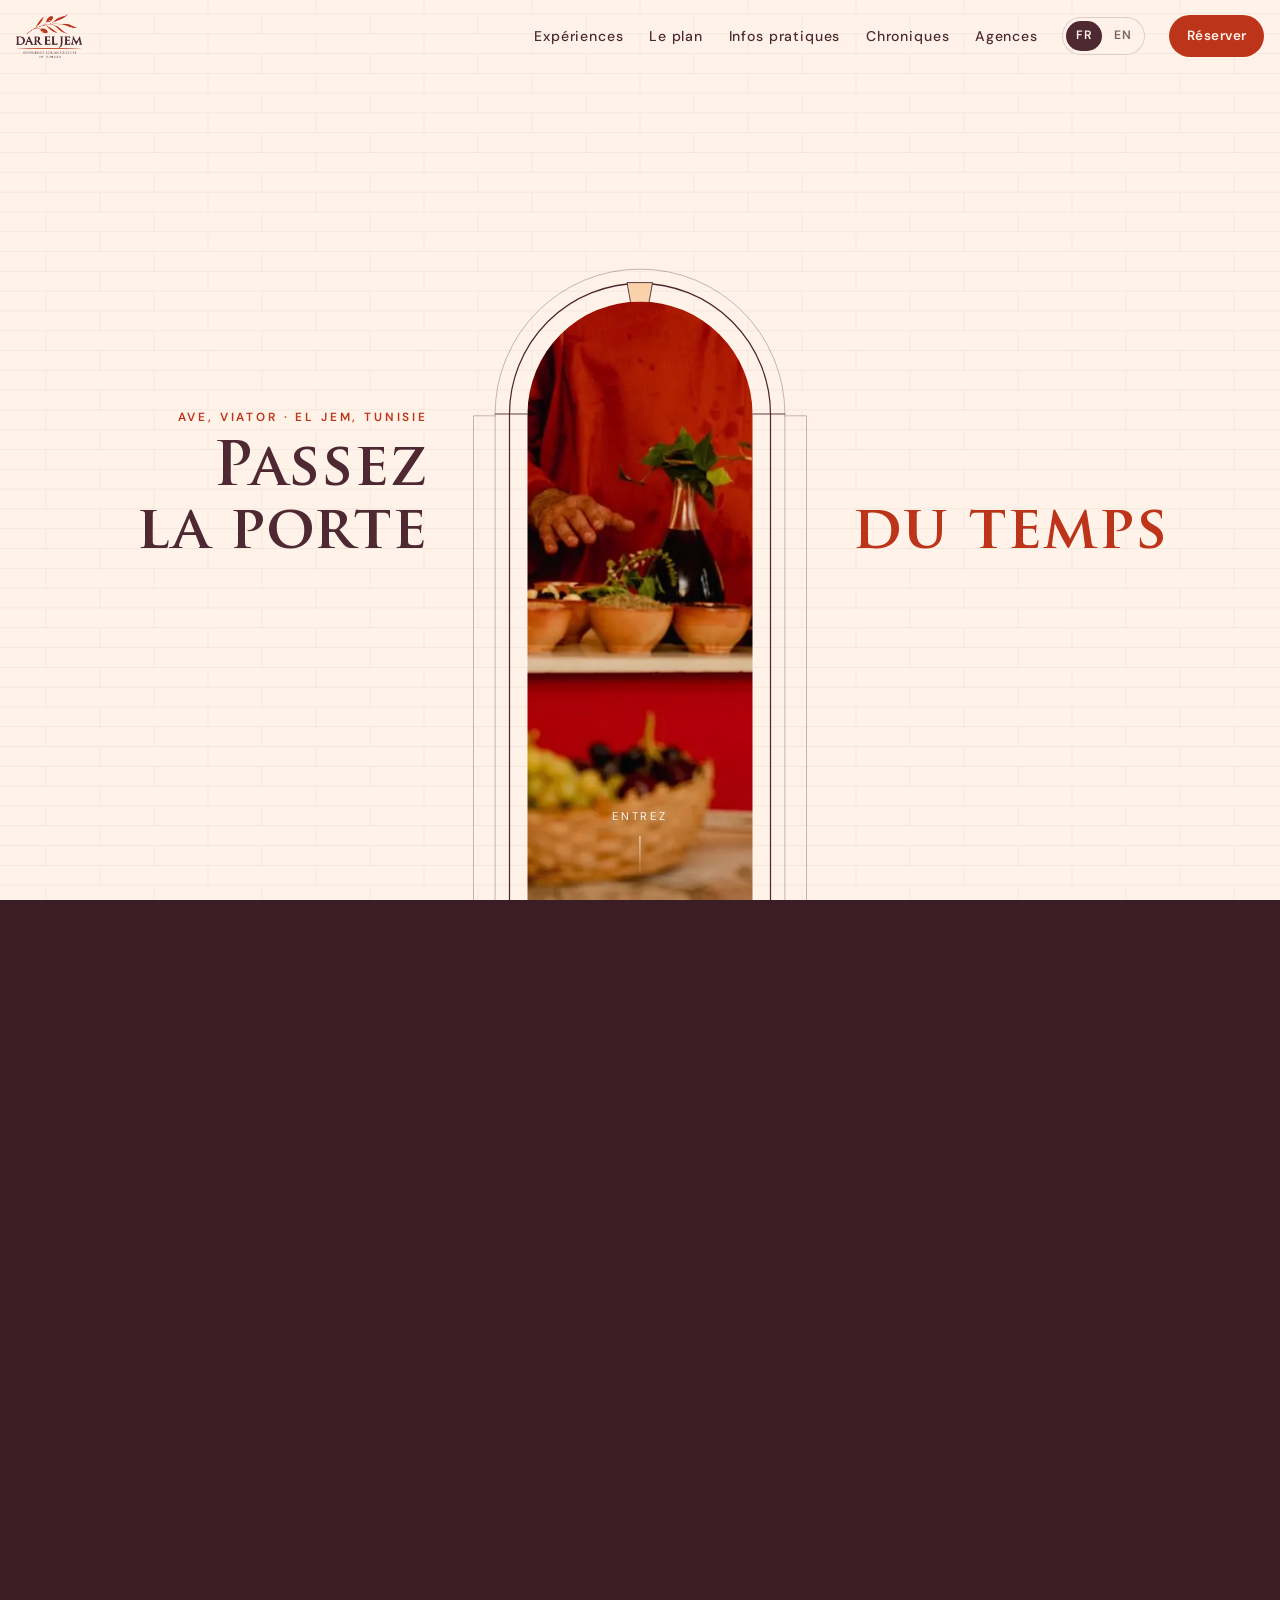
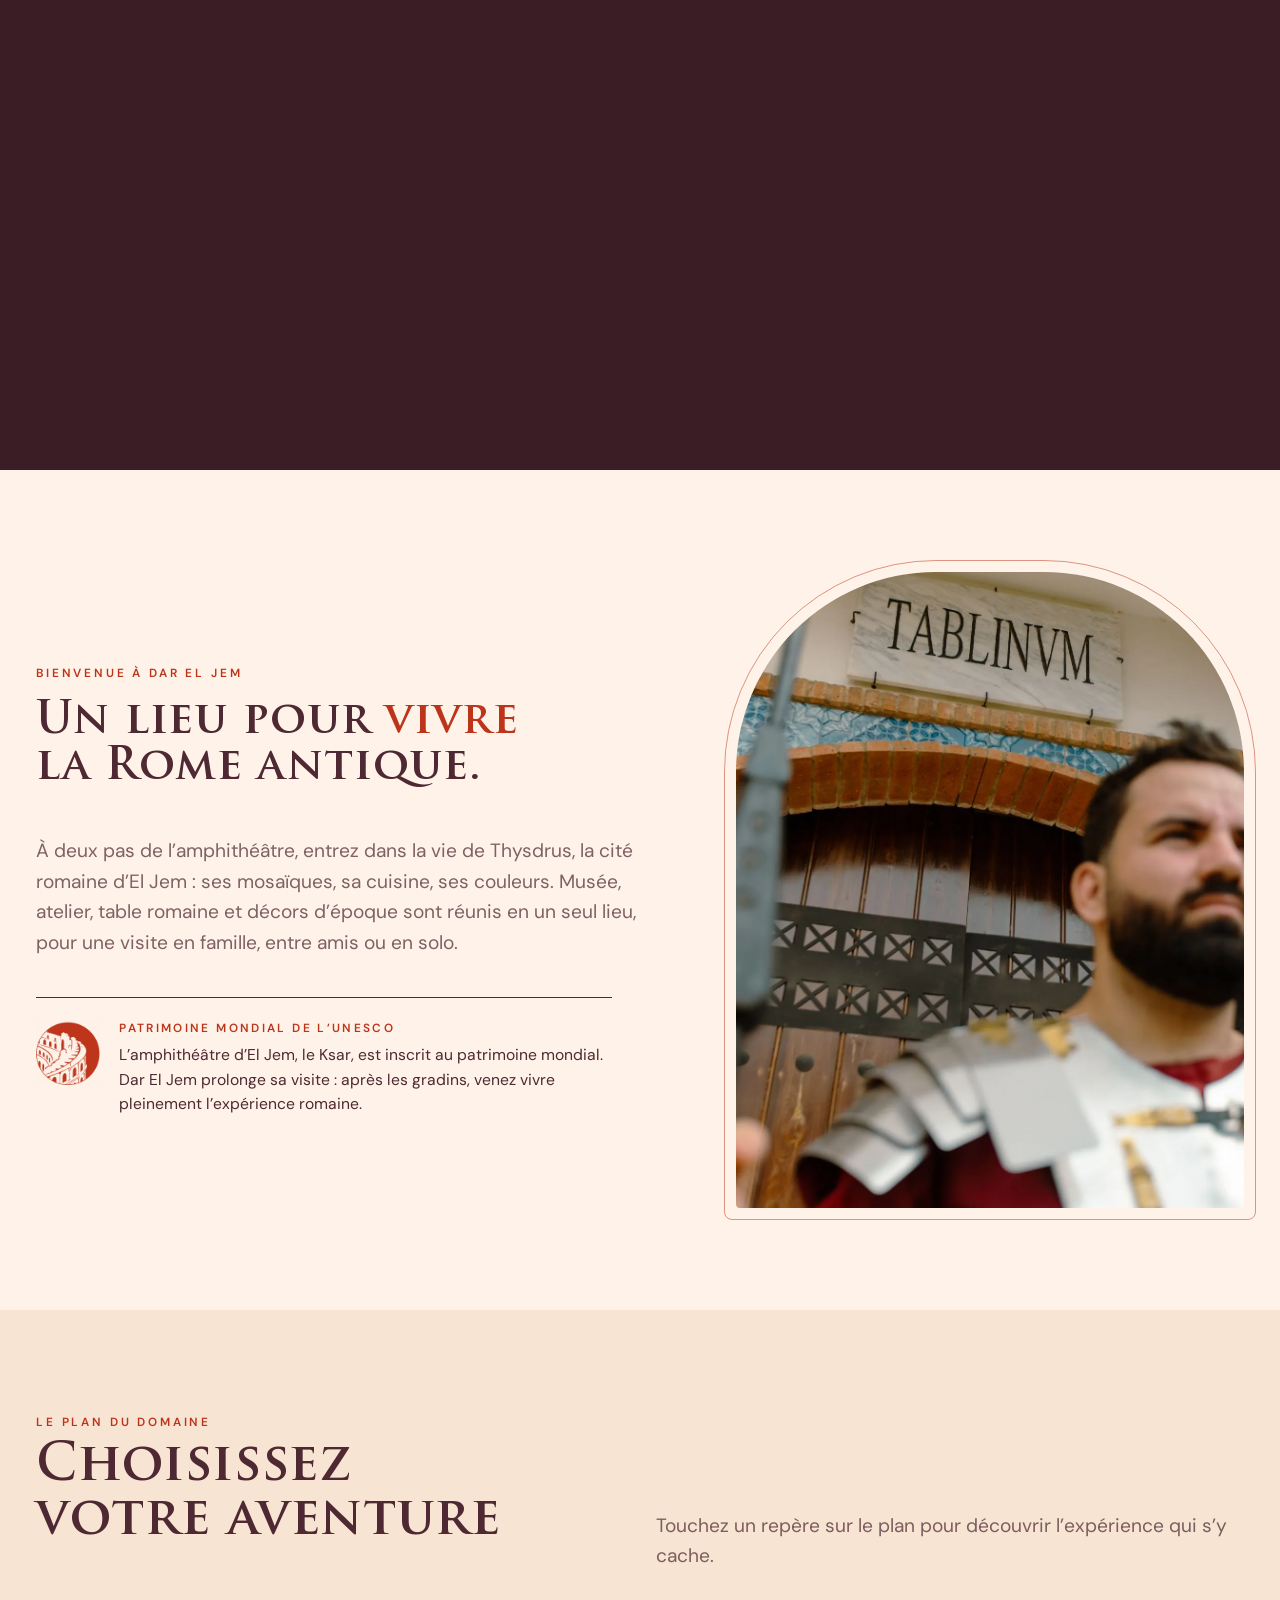
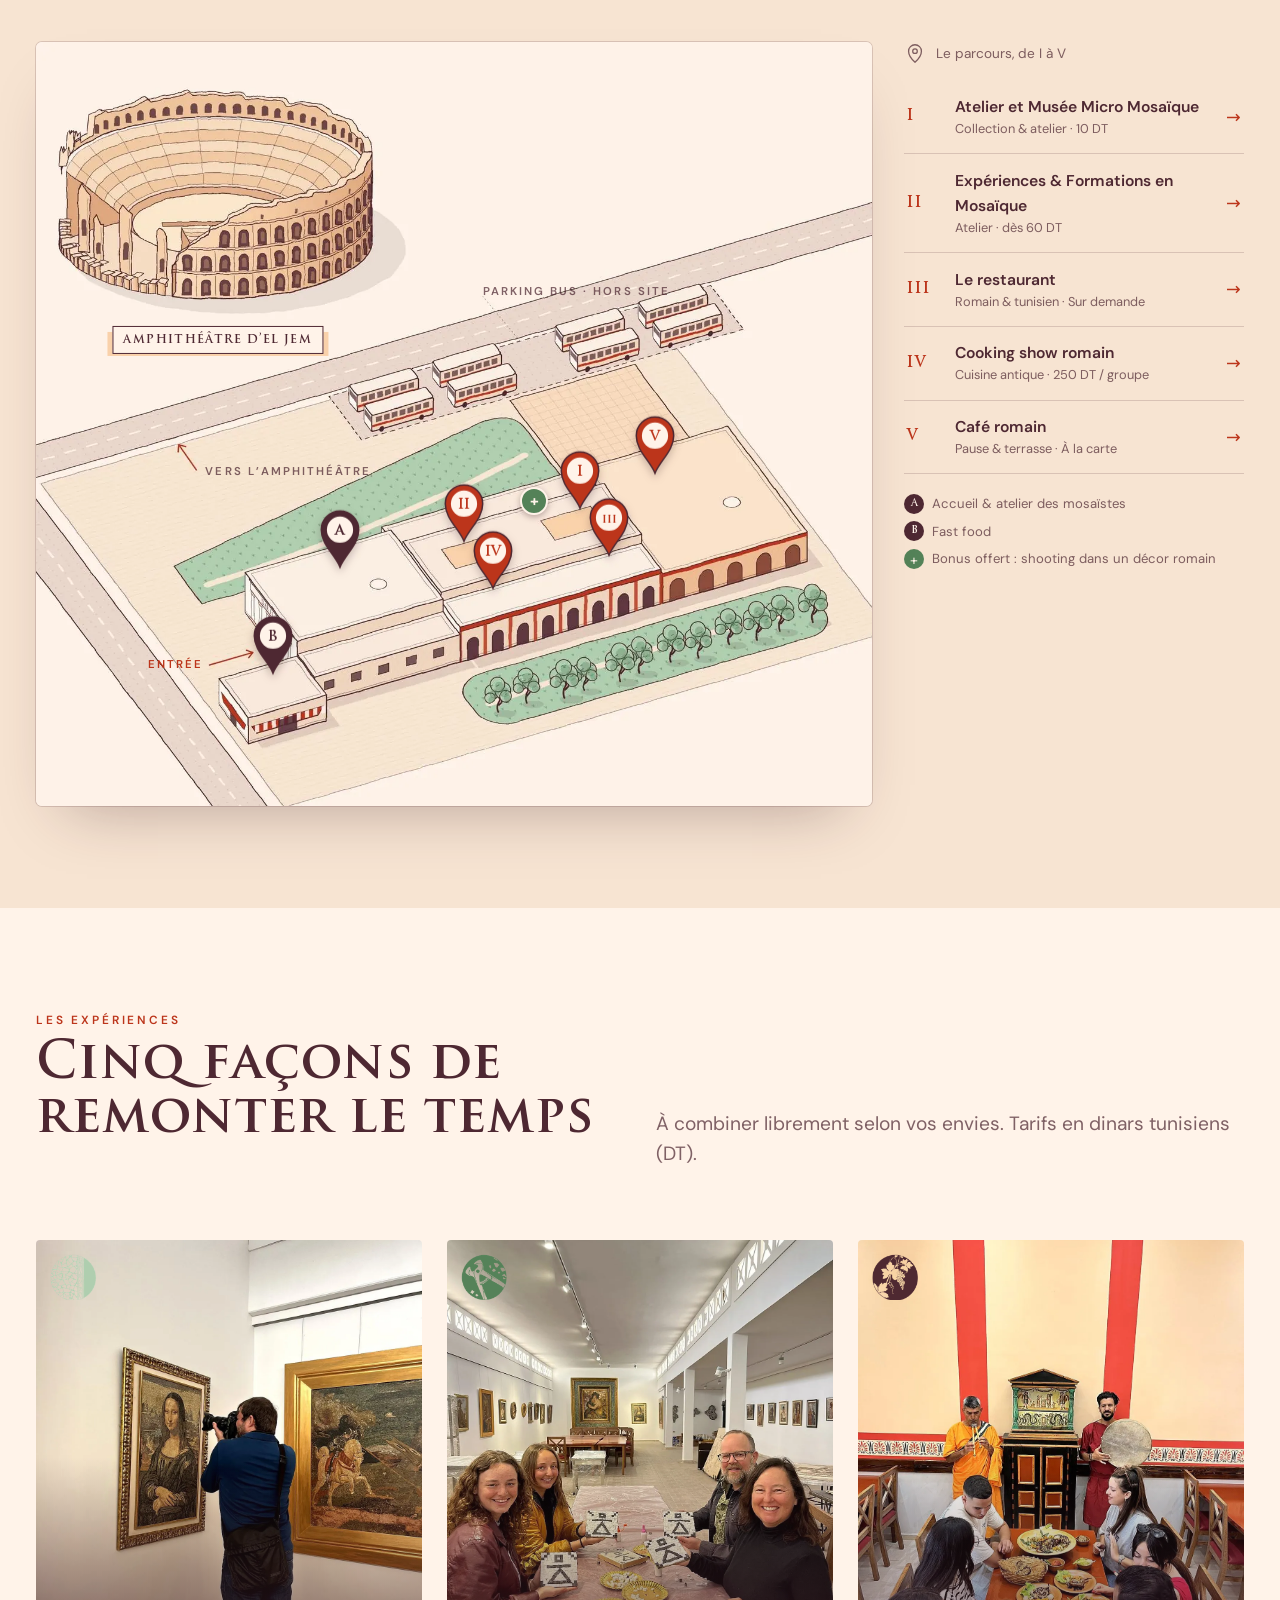
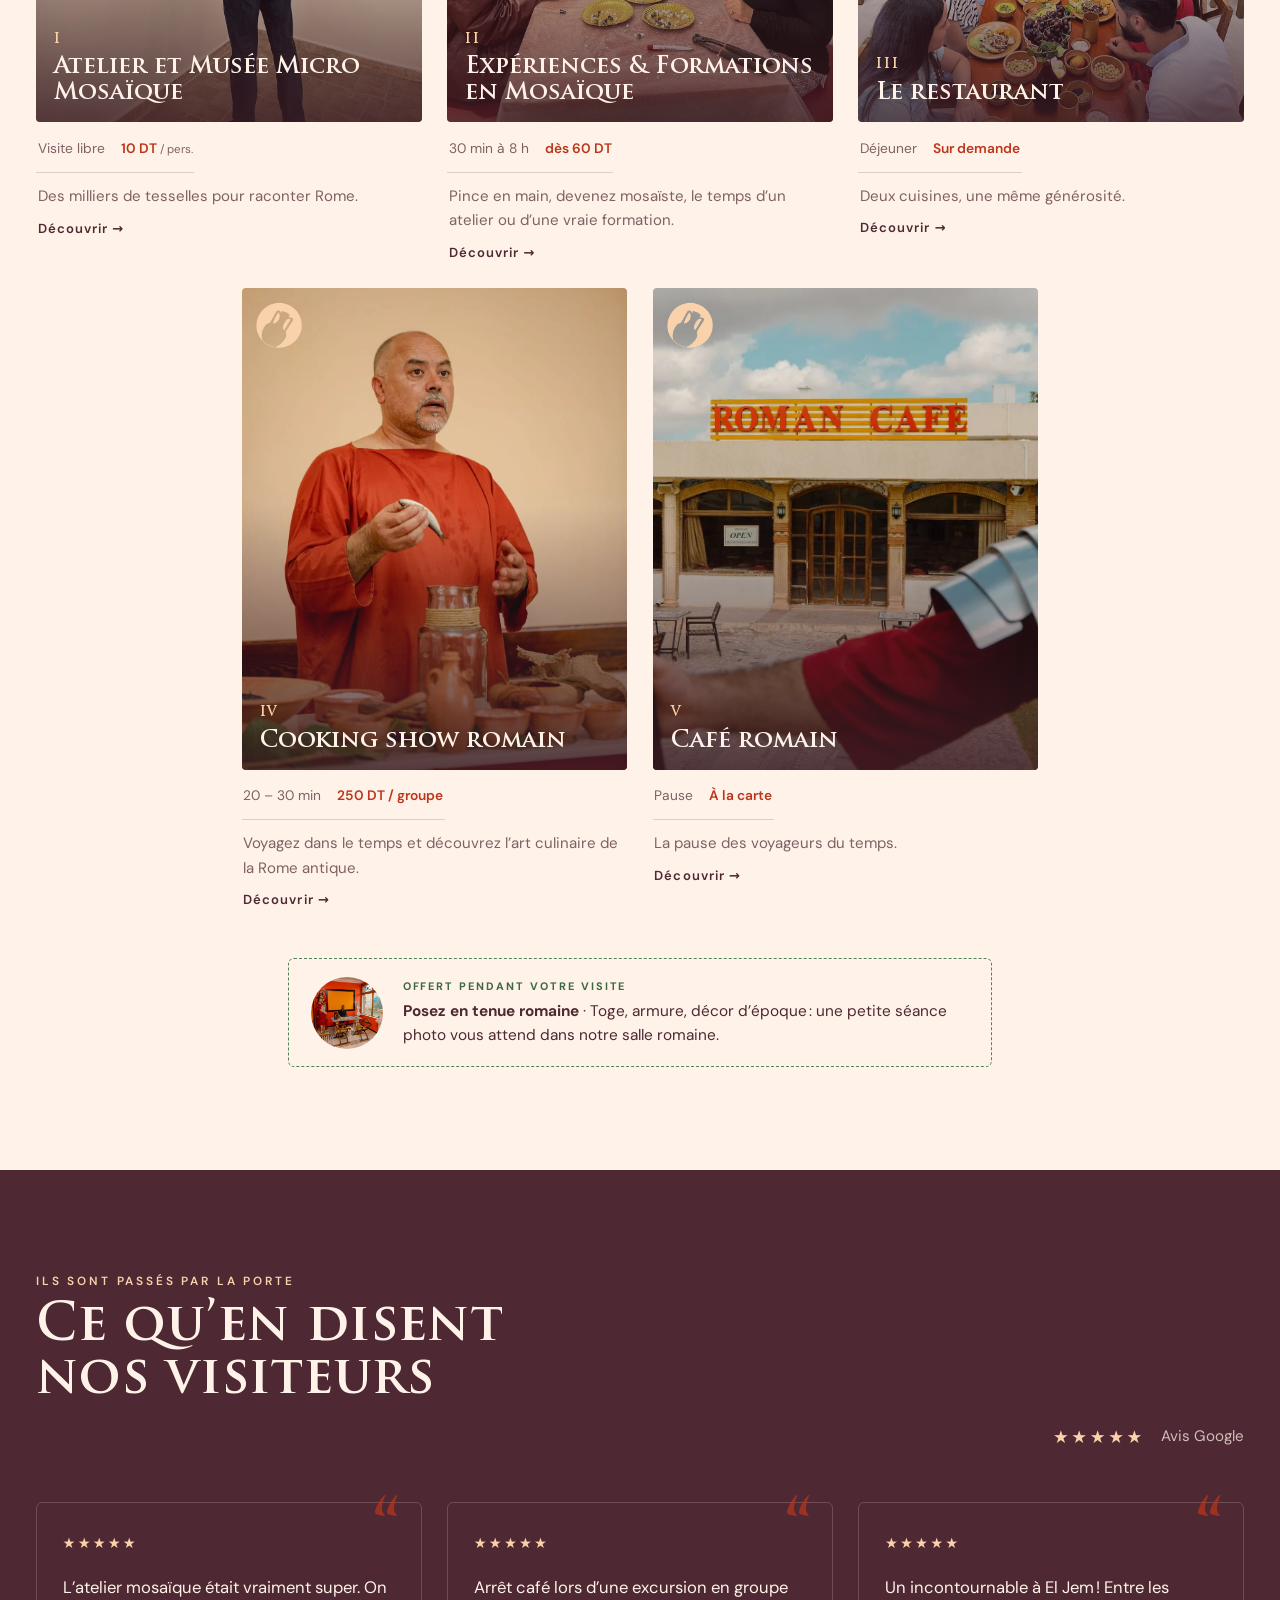
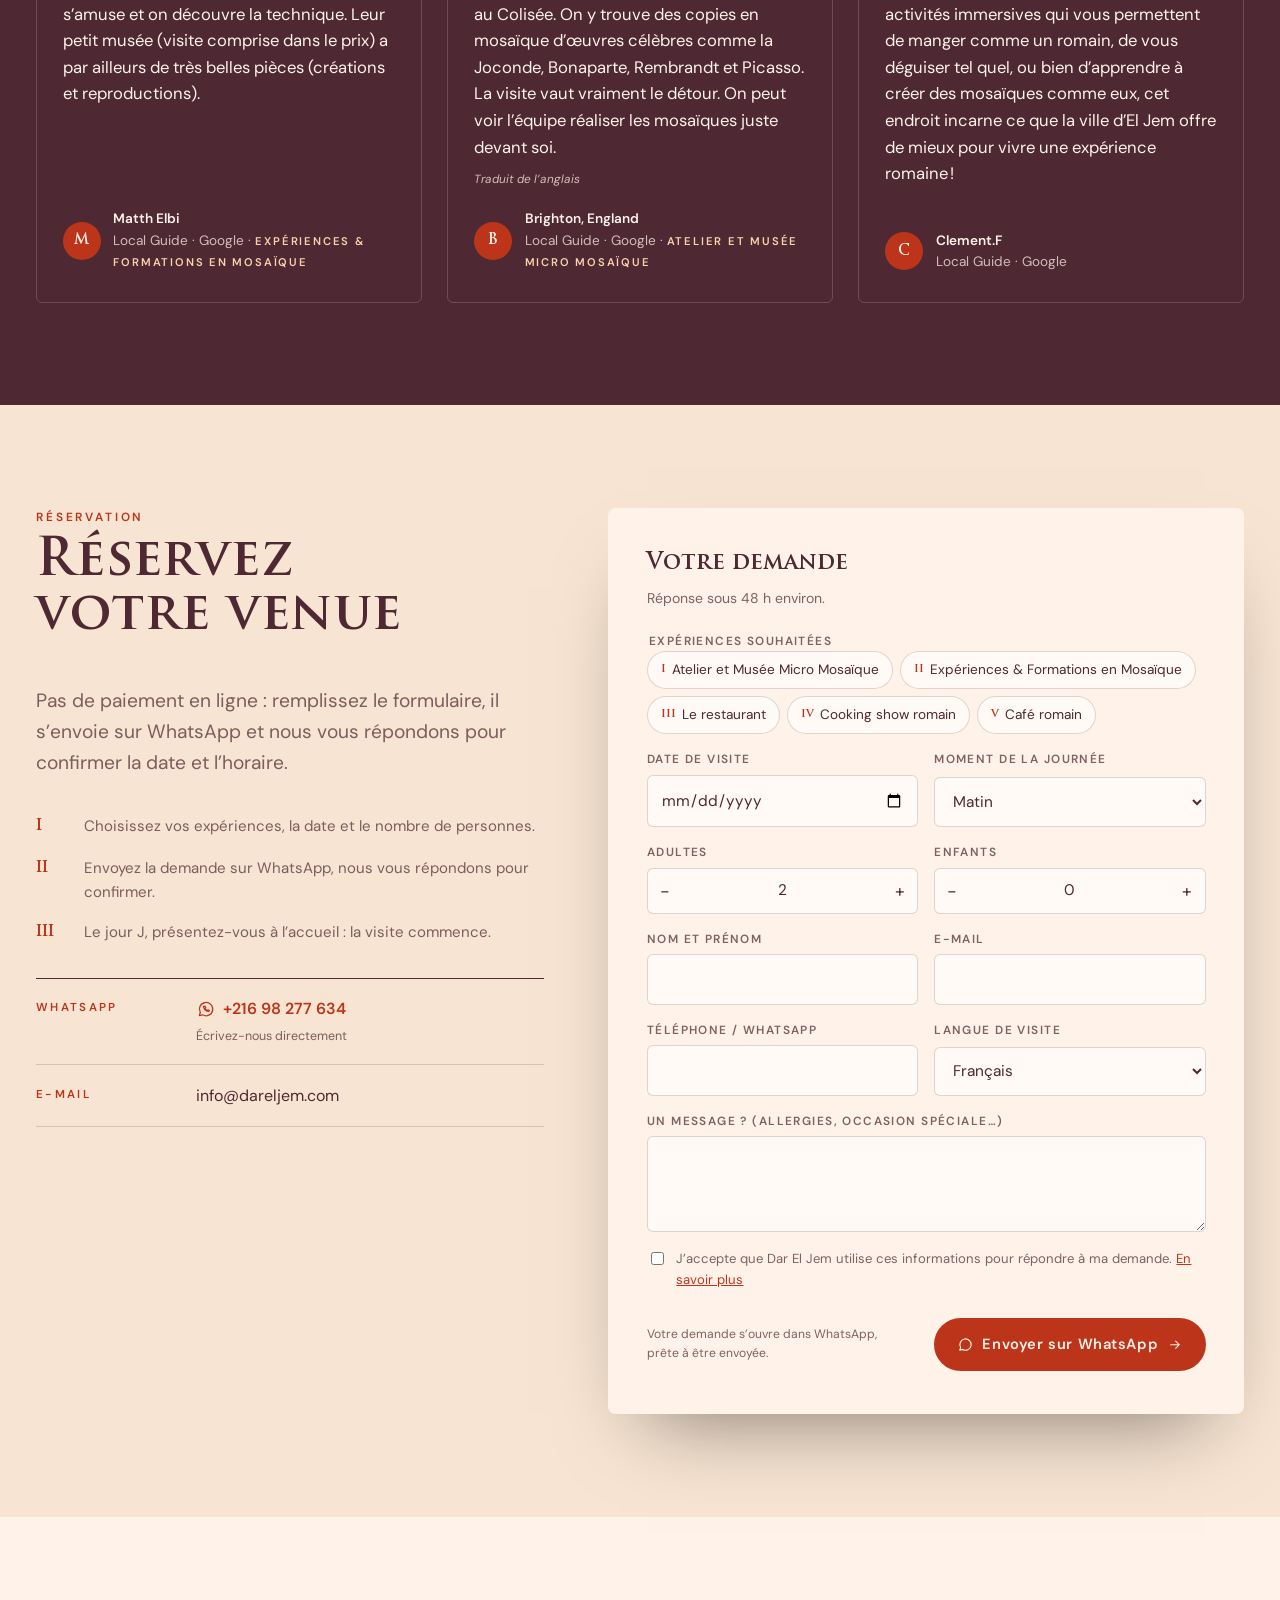
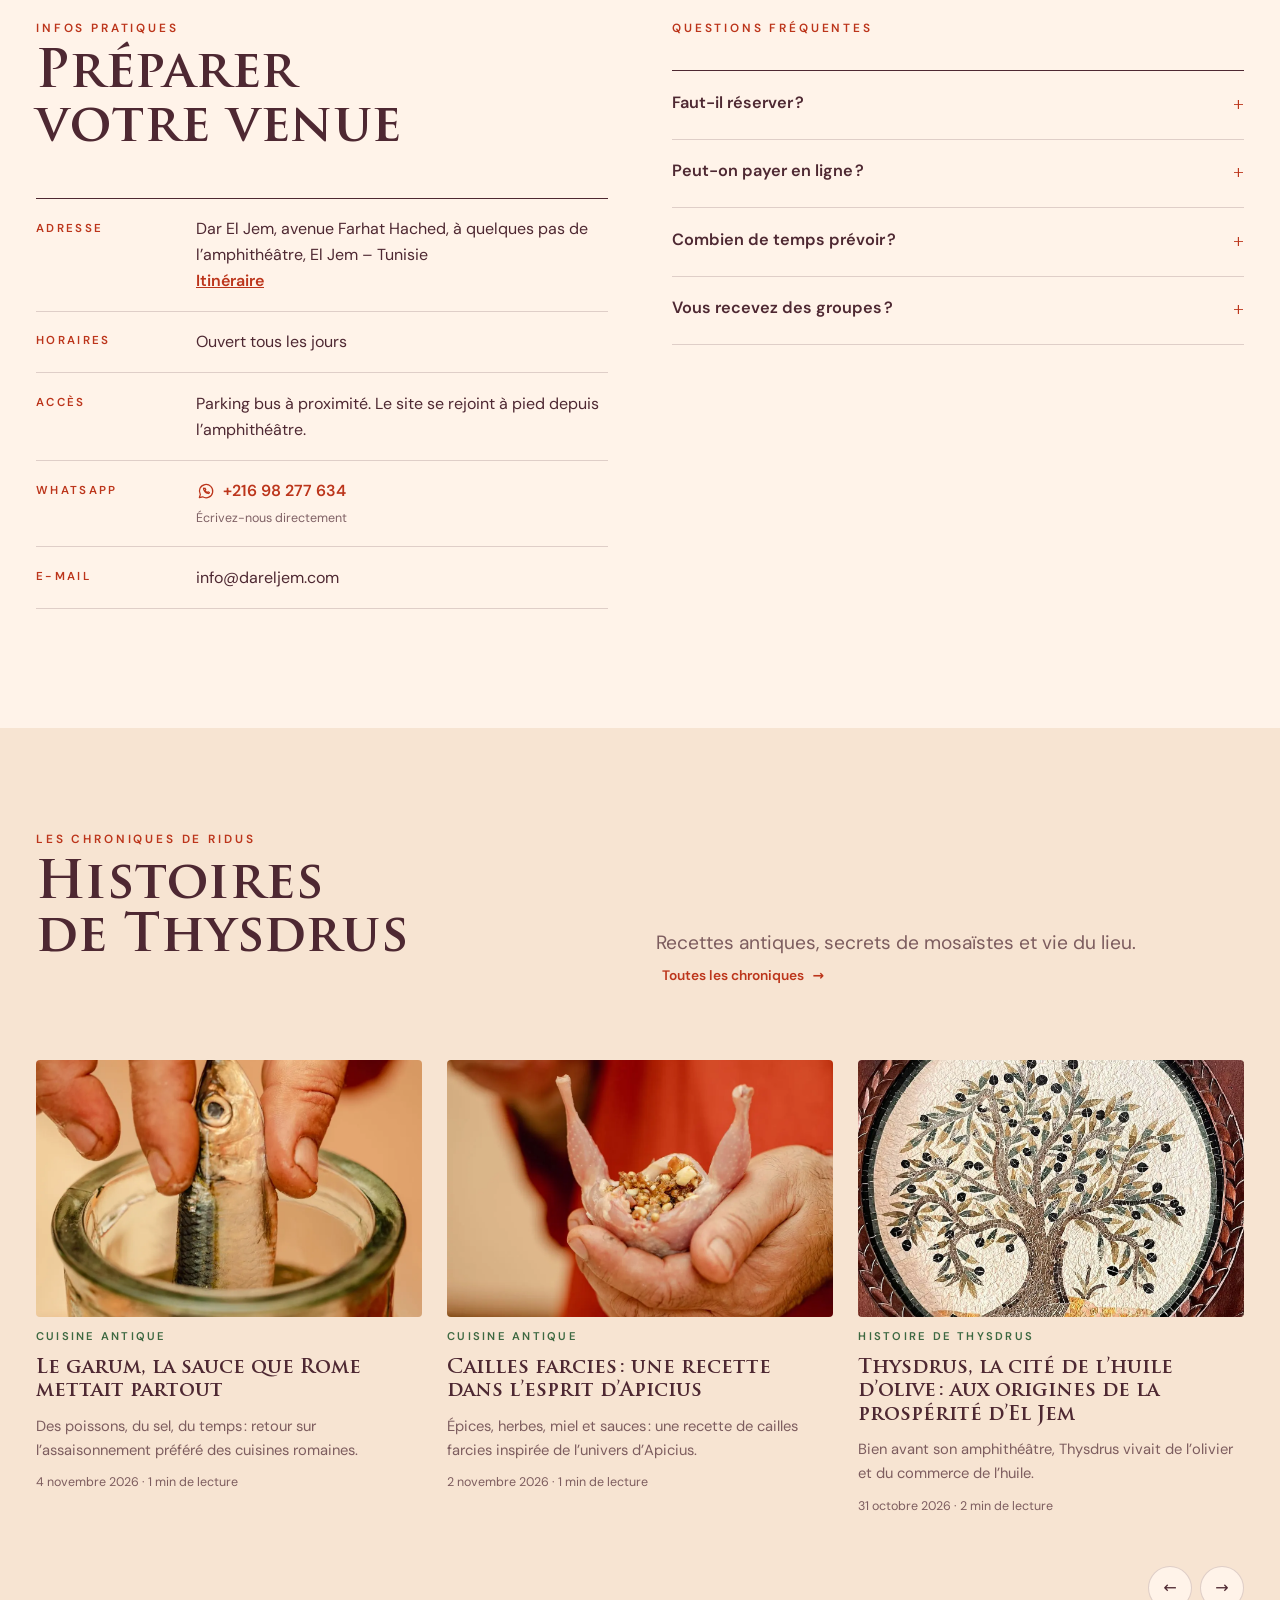
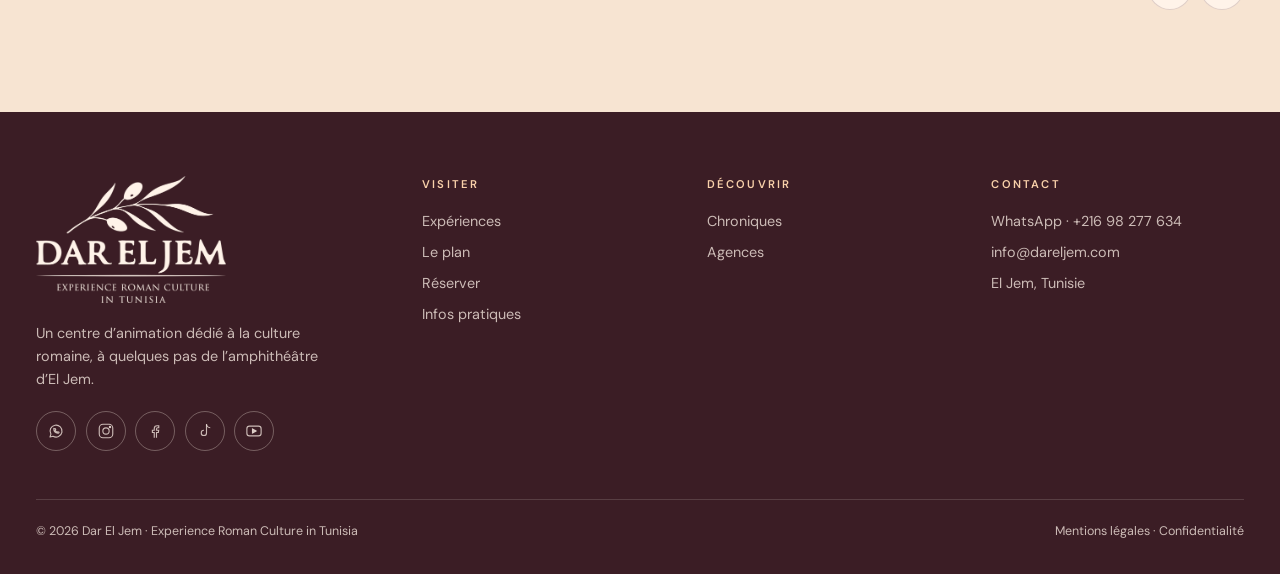
==== commit f765f5b6: "Add files via upload" ====
--- a/index.html
+++ b/index.html
@@ -120,6 +120,7 @@
             <path d="M-125 500 V-40 A125 125 0 0 1 125 -40 V500 Z" fill="#000"/>
           </mask>
         </defs>
+        <g id="wallG">
         <rect x="-4000" y="-4000" width="8000" height="8000" fill="url(#stones)" mask="url(#archHole)"/>
         <g fill="none" stroke="#4e2832" stroke-linecap="round" mask="url(#archHole)">
           <path d="M-145 500 V-40 A145 145 0 0 1 145 -40 V500" stroke-width="1.4"/>
@@ -127,6 +128,7 @@
           <path d="M-14 -186 L14 -186 L10 -164 L-10 -164 Z" fill="#f9d1aa" stroke-width="1"/>
           <path d="M-161 -40 H-125 M125 -40 H161" stroke-width="1"/>
           <path d="M-185 500 V-38 H-161 M185 500 V-38 H161" stroke-width=".7" stroke-opacity=".5"/>
+        </g>
         </g>
       </svg>
       <div class="hero-copy" id="heroCopy">
--- a/assets/css/style.css
+++ b/assets/css/style.css
@@ -91,7 +91,7 @@
 .hero .scene::after{content:"";position:absolute;inset:0;background:radial-gradient(ellipse at 50% 60%,transparent 30%,rgba(59,29,37,.55) 100%)}
 .lamp{position:absolute;inset:0;background:#120709;animation:lamp 2.4s .3s cubic-bezier(.4,0,.2,1) forwards;pointer-events:none}
 @keyframes lamp{0%{opacity:1}55%{opacity:.55}62%{opacity:.7}100%{opacity:0}}
-.wall{position:absolute;inset:0;width:100%;height:100%;transform-origin:50% 62%;will-change:transform}
+.wall{position:absolute;inset:0;width:100%;height:100%}
 .hero-copy{position:absolute;inset:0;pointer-events:none;display:grid;grid-template-columns:1fr minmax(0,var(--arch-w)) 1fr;align-items:end;align-content:center;padding-top:var(--nav-h);--arch-w:400px}
 .hero-copy > *{pointer-events:auto}
 .hc-left{grid-column:1;padding-inline:var(--gut) 2.5vw;justify-self:end;max-width:30rem;text-align:end}
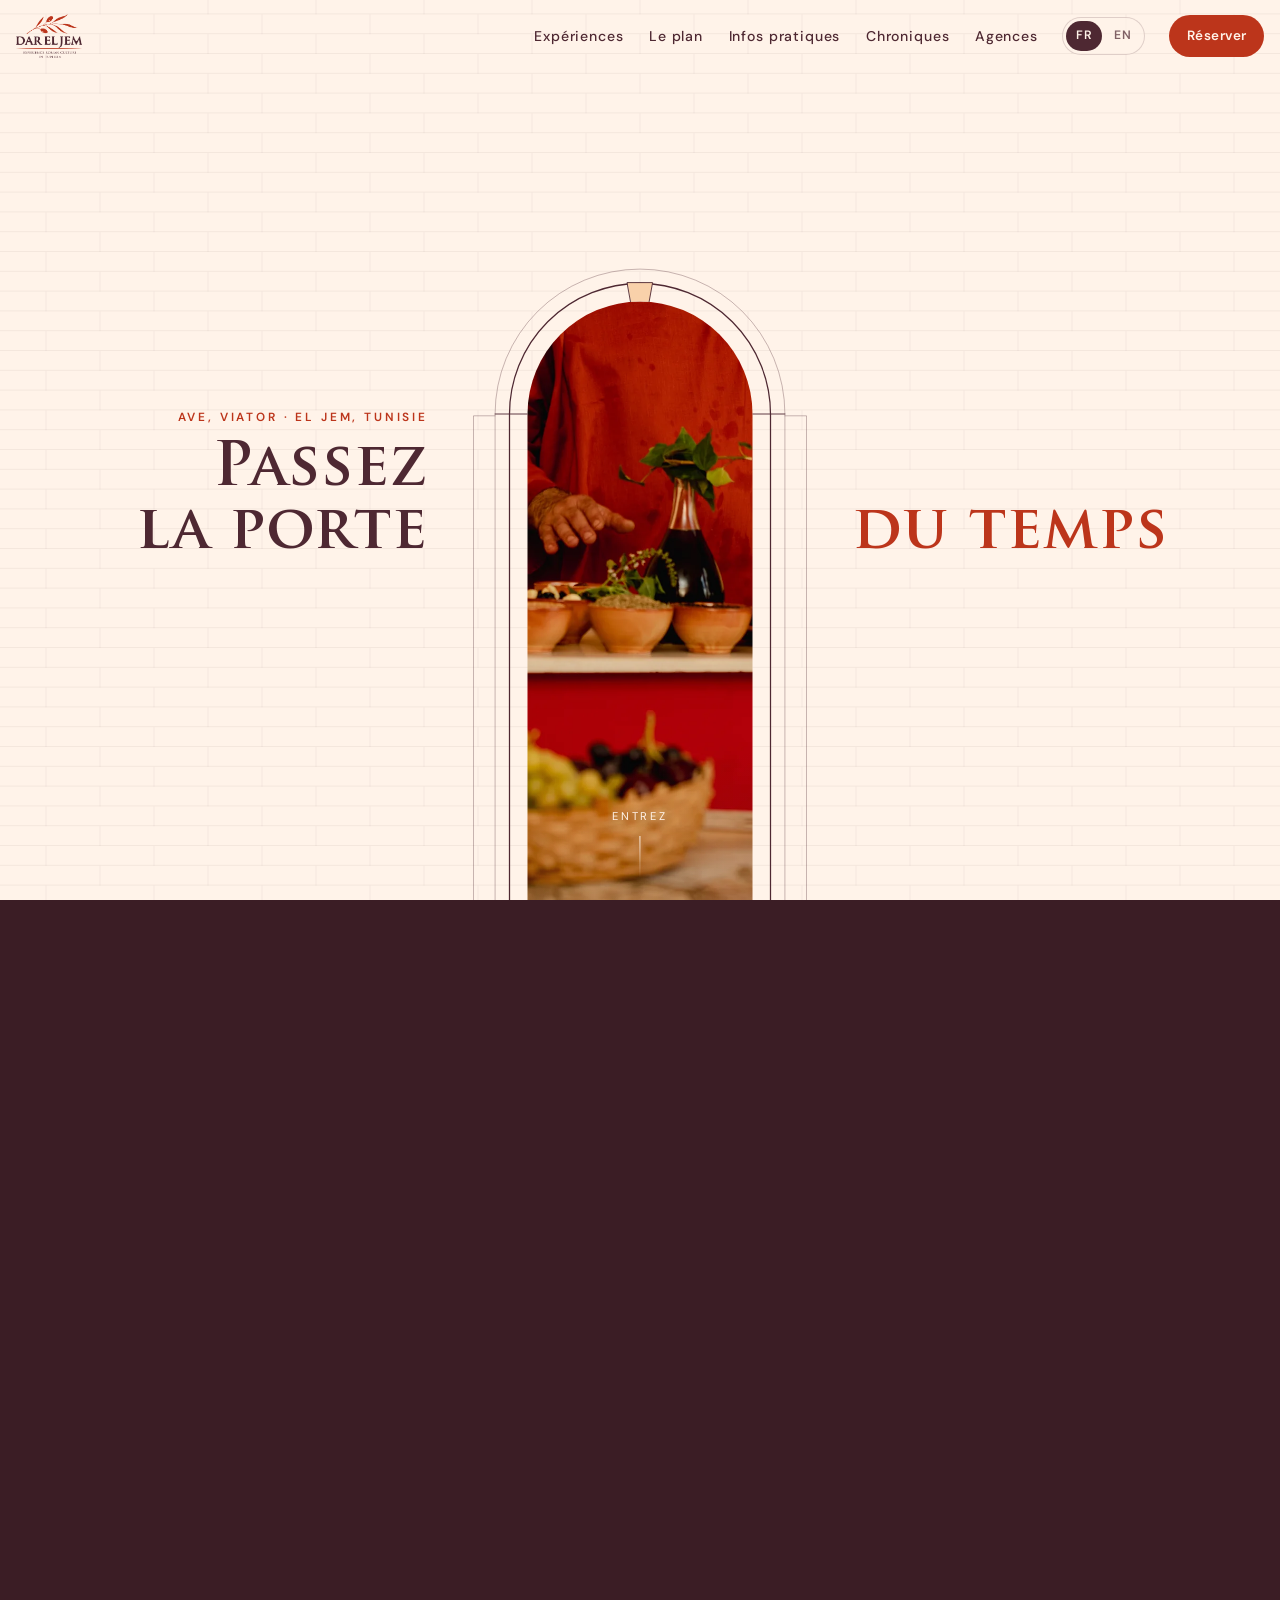
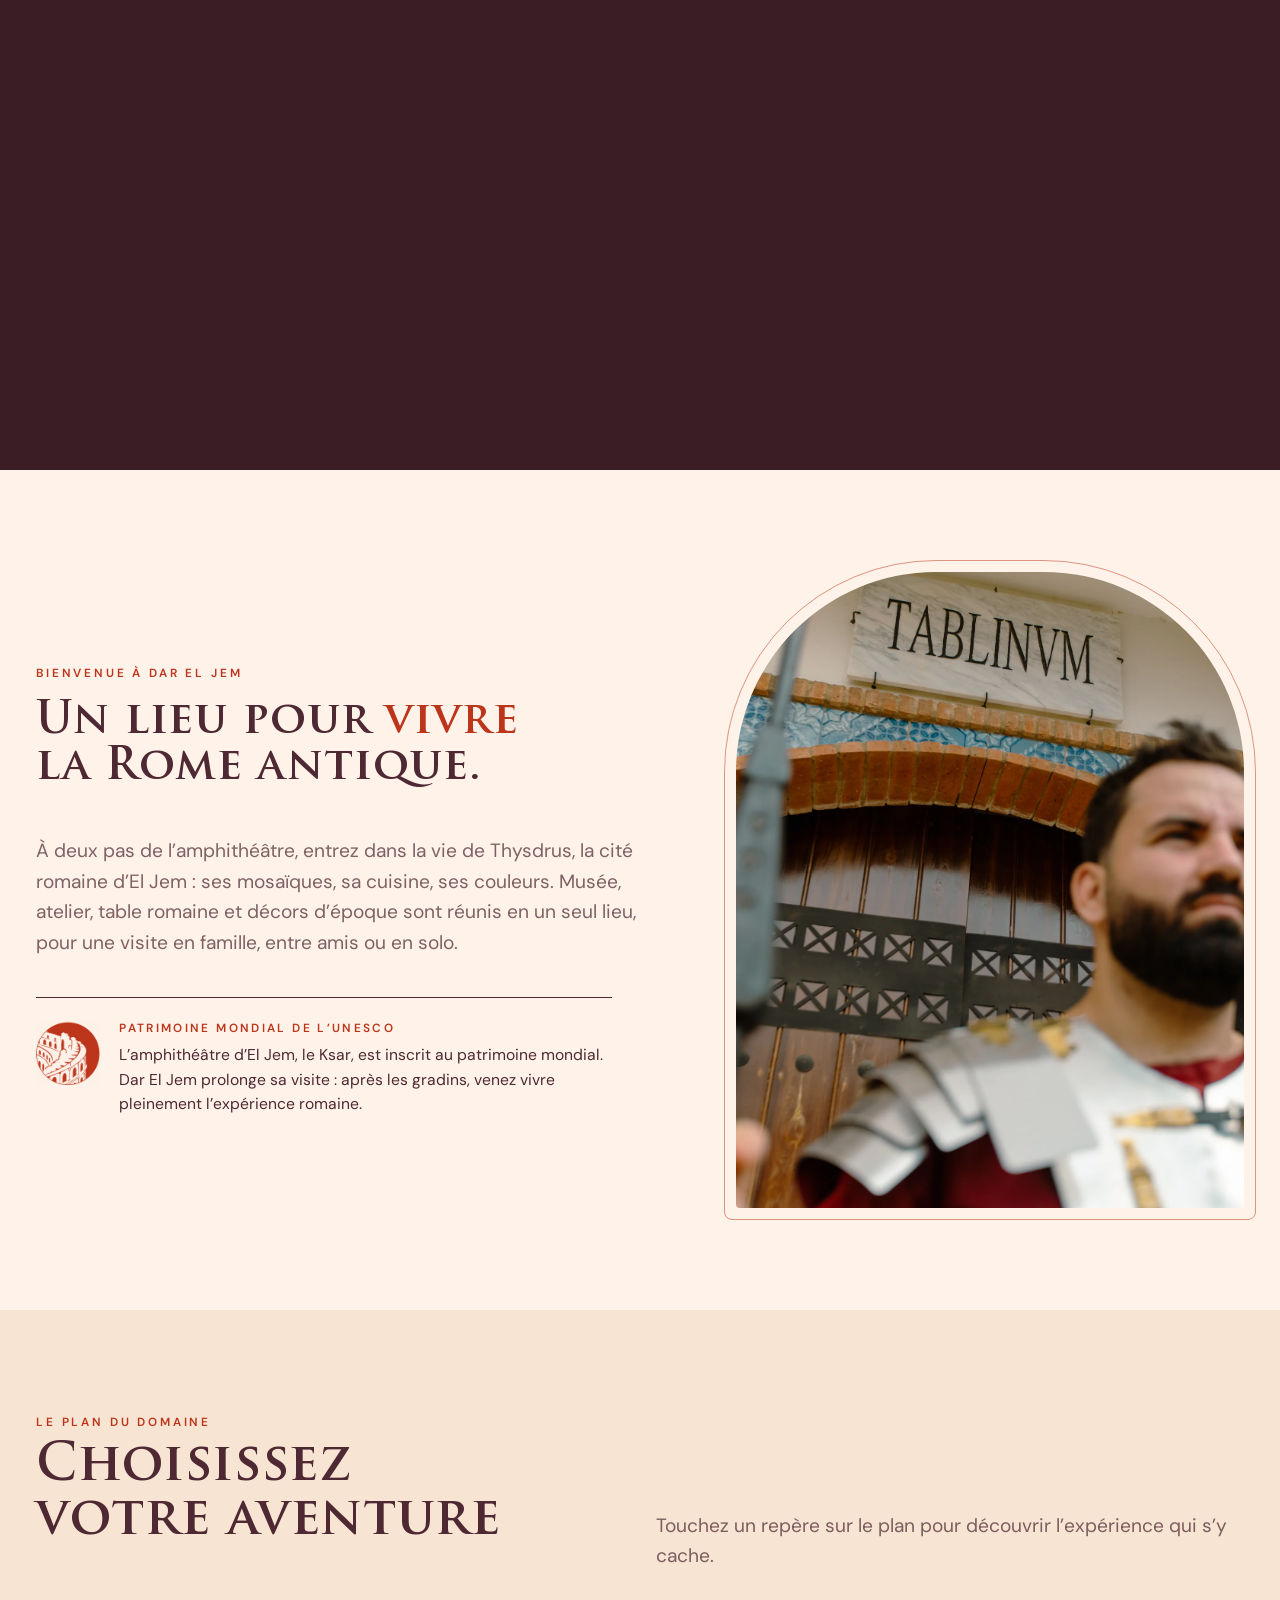
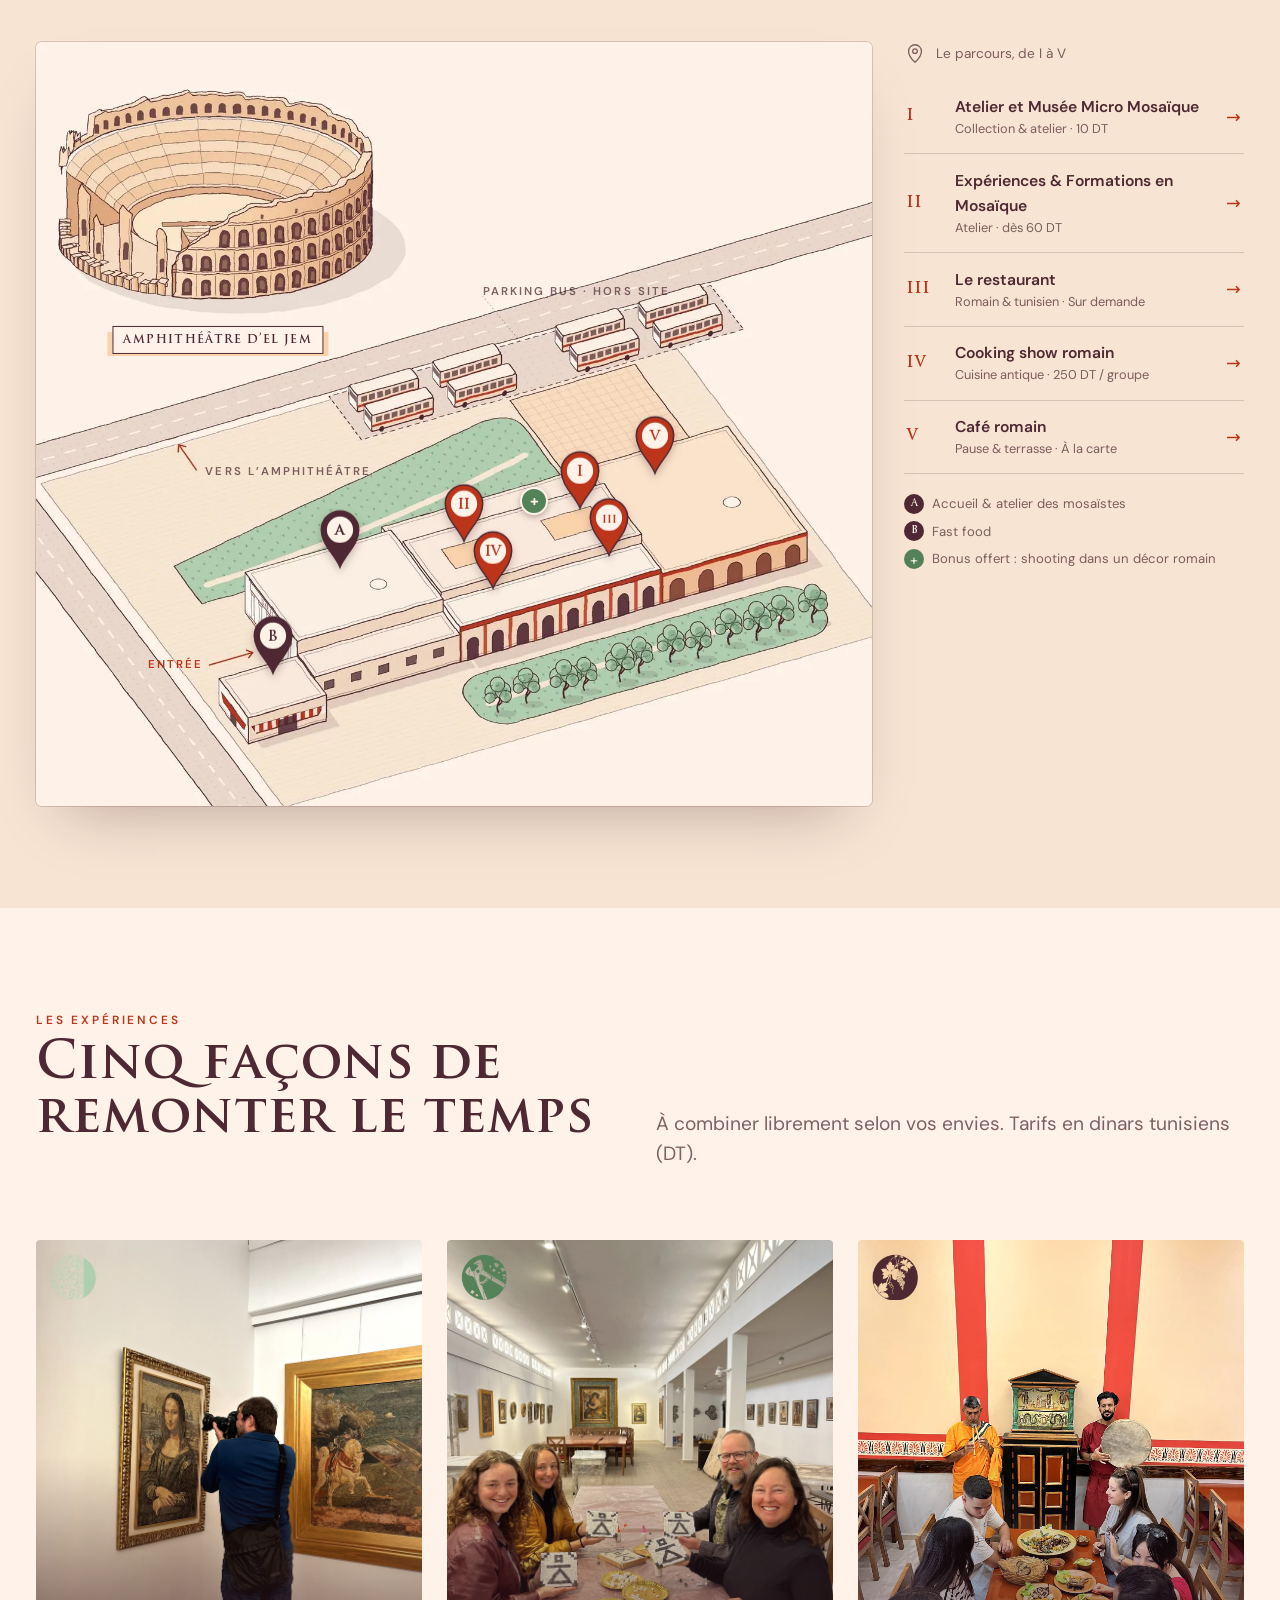
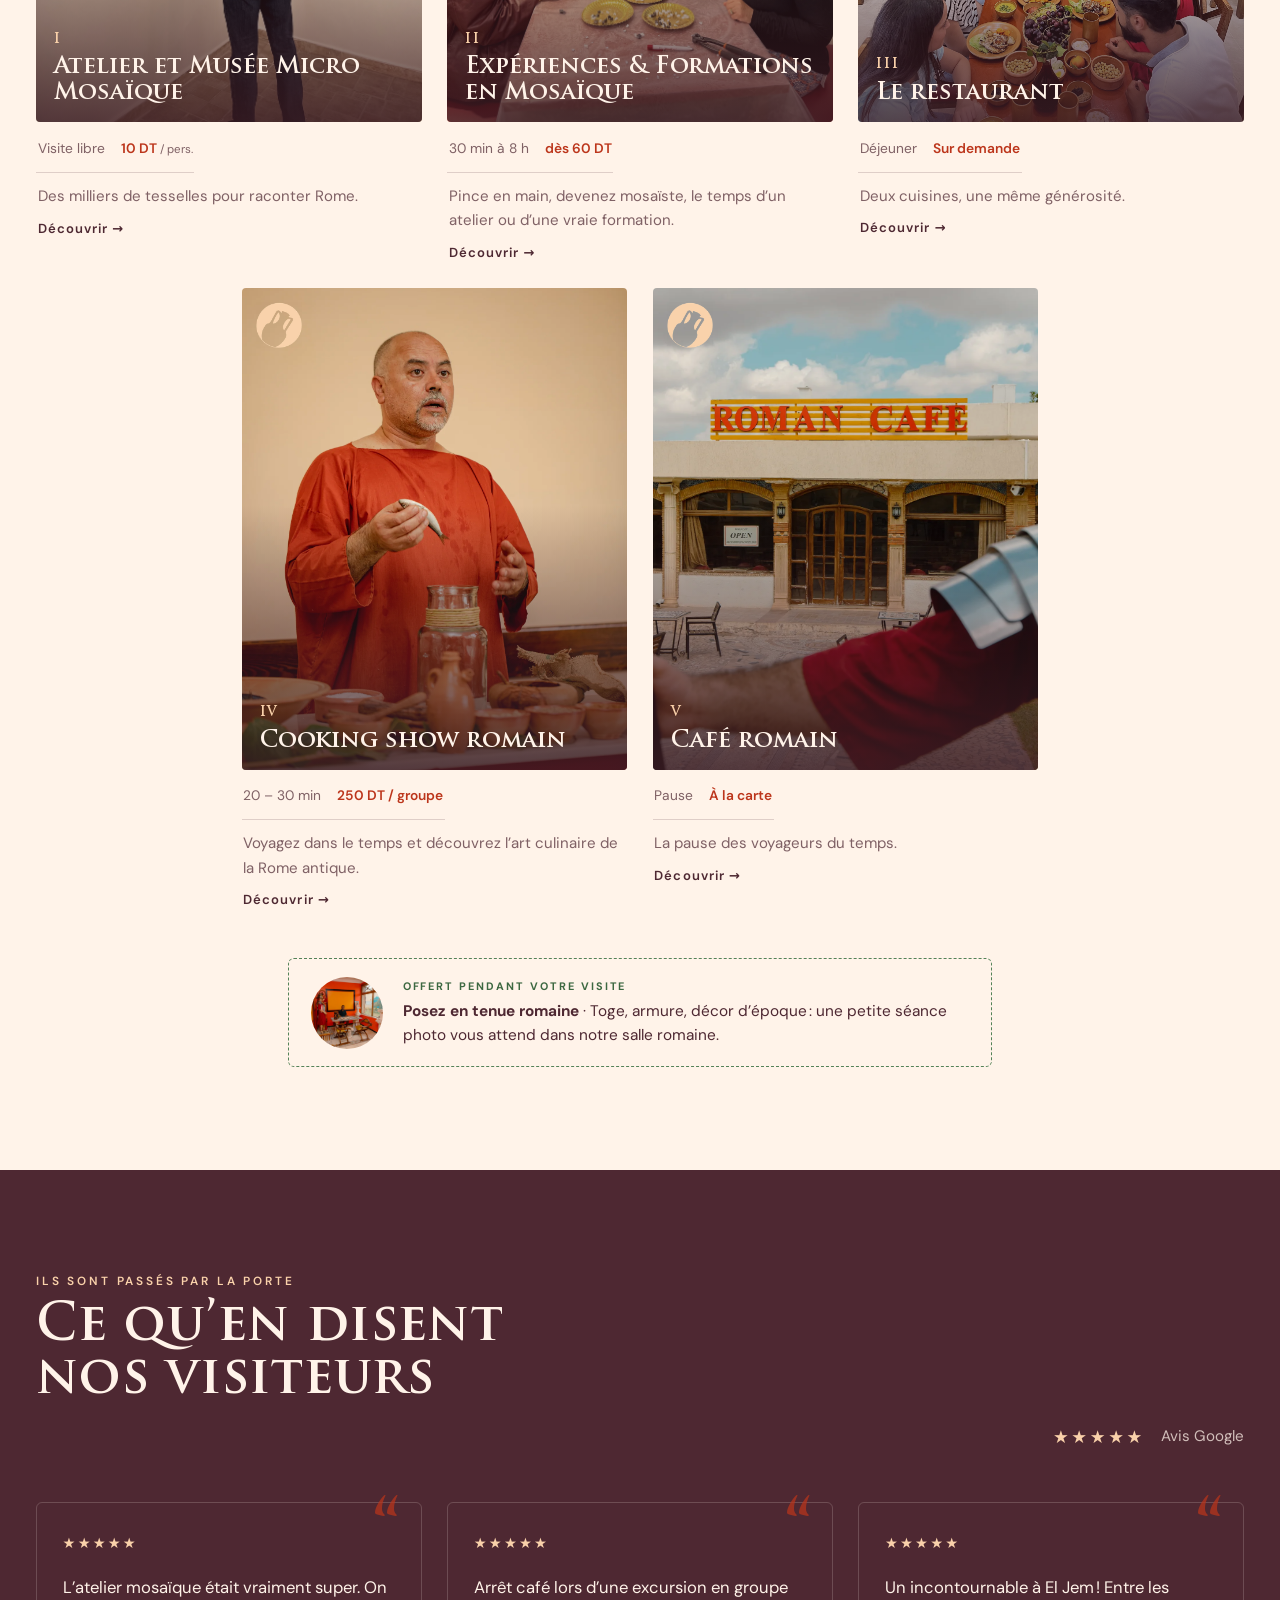
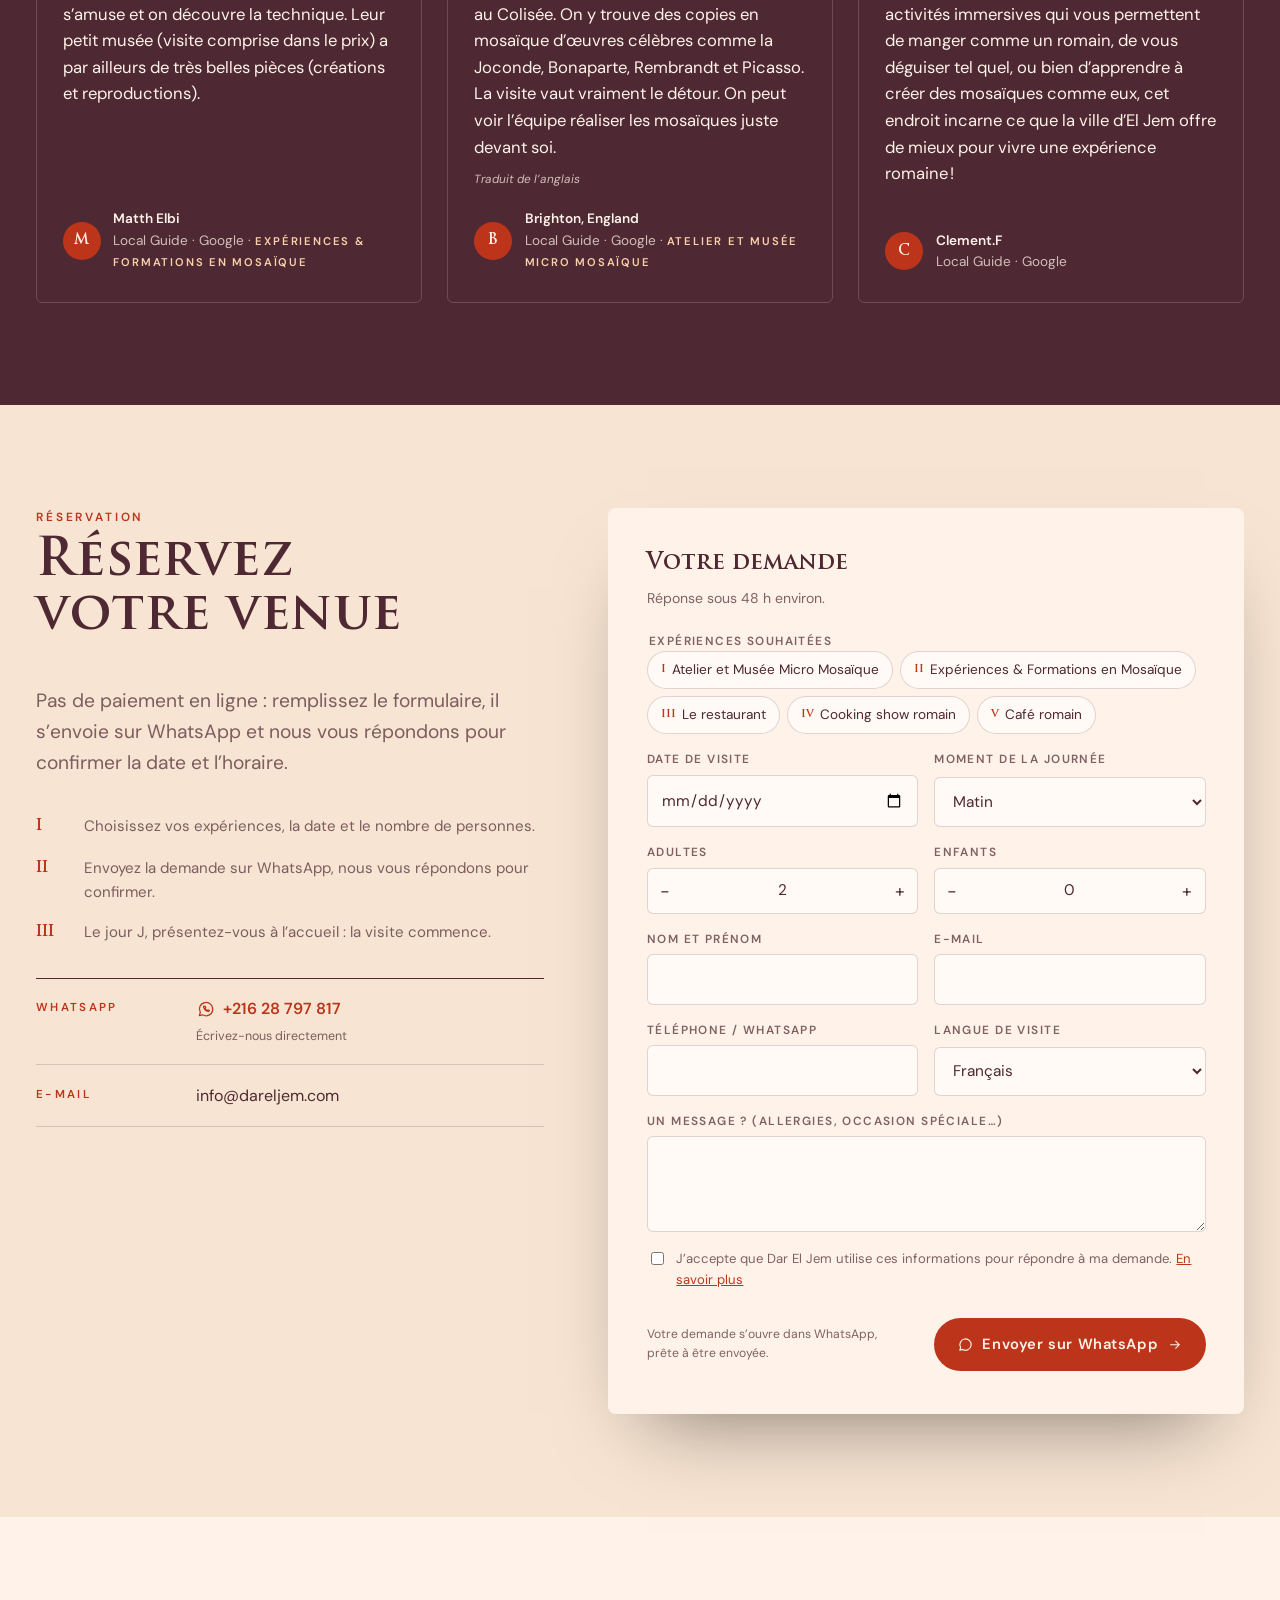
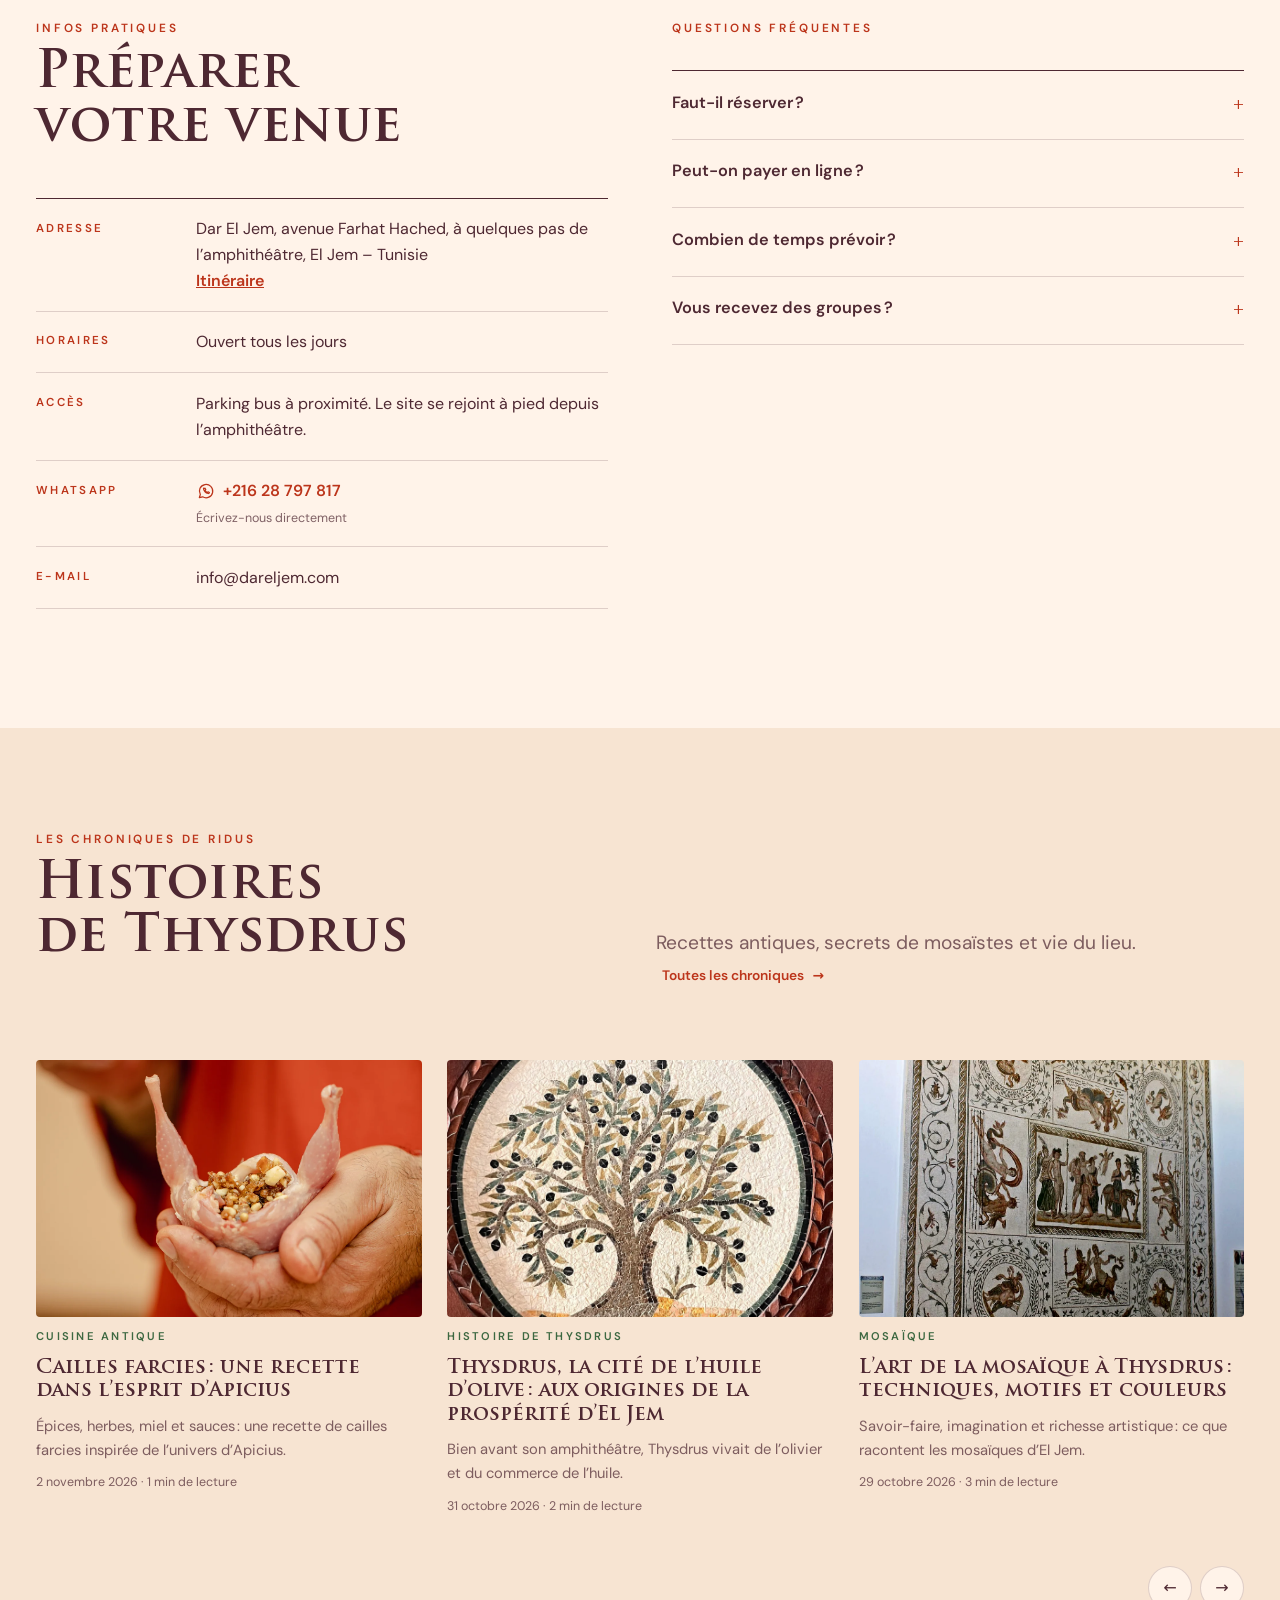
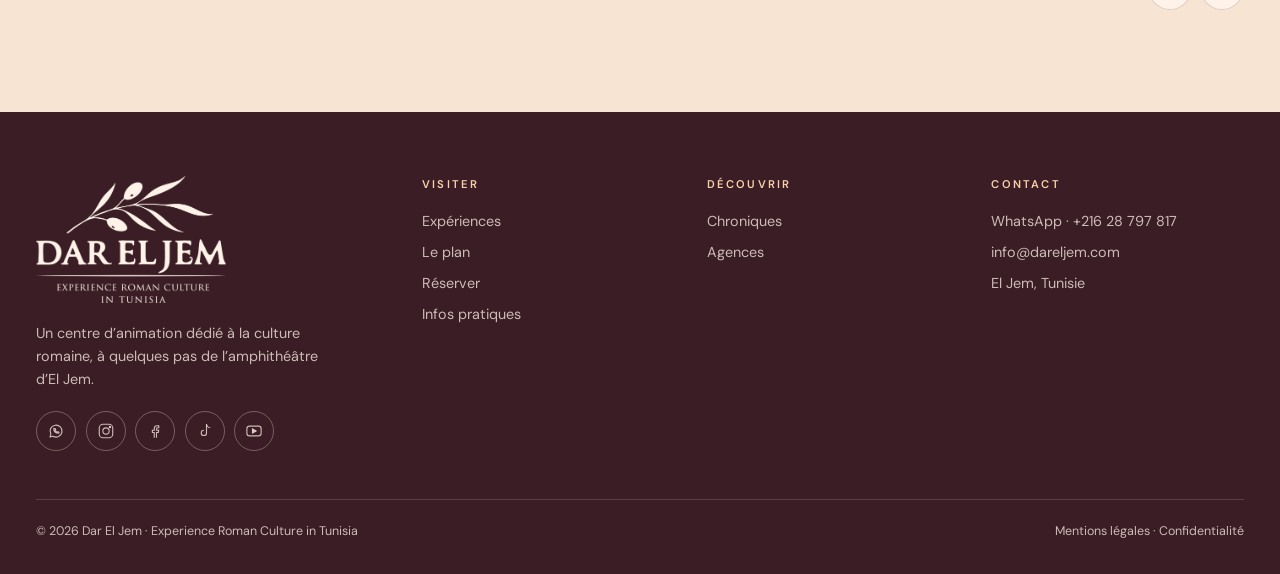
==== commit 63de2bdf: "Add files via upload" ====
--- a/index.html
+++ b/index.html
@@ -35,7 +35,7 @@
  "description": "Centre d’animation dédié à la culture romaine : musée et ateliers de mosaïque, restaurant romain et tunisien, cooking show et café romain.",
  "url": "https://www.dareljem.com/",
  "image": "https://www.dareljem.com/assets/img/og-image.jpg",
- "telephone": "+216 98 277 634",
+ "telephone": "+216 28 797 817",
  "email": "info@dareljem.com",
  "address": {
   "@type": "PostalAddress",
@@ -55,7 +55,7 @@
 </head>
 <body>
 <a class="skip" href="#top">Aller au contenu</a>
-<noscript><p class="nojs">Ce site a besoin de JavaScript pour afficher les expériences. Contact : WhatsApp <a href="https://wa.me/21698277634">+216 98 277 634</a> · info@dareljem.com</p></noscript>
+<noscript><p class="nojs">Ce site a besoin de JavaScript pour afficher les expériences. Contact : WhatsApp <a href="https://wa.me/21628797817">+216 28 797 817</a> · info@dareljem.com</p></noscript>
 <!-- ================= NAV ================= -->
 <header class="nav" id="nav">
   <div class="wrap">
@@ -225,7 +225,7 @@
           <li style="color:var(--ink-soft)" data-t="bk.s3">Le jour J, présentez-vous à l’accueil : la visite commence.</li>
         </ol>
         <dl class="ilist" style="margin-top:2rem">
-          <div><dt data-t="c.wa">WhatsApp</dt><dd><a class="wa ltr" href="https://wa.me/21698277634?text=Bonjour%20Dar%20El%20Jem%2C%20" target="_blank" rel="noopener"><svg viewBox="0 0 24 24" fill="none" stroke="currentColor" stroke-width="1.5" stroke-linejoin="round"><path d="M4 20l1.2-3.8A8 8 0 1 1 8 19z"/><path d="M9 8.6c0 3 2.4 5.9 5.6 6.4.6.1 1.4-.5 1.5-1.2l-1.6-.8-.8.8c-1.2-.5-2.3-1.6-2.8-2.8l.8-.8-.8-1.6c-.7.1-1.3.9-1.9 0z" fill="none"/></svg><span>+216 98 277 634</span></a> <small class="wa-hint" data-t="c.wa.hint">Écrivez-nous directement</small></dd></div>
+          <div><dt data-t="c.wa">WhatsApp</dt><dd><a class="wa ltr" href="https://wa.me/21628797817?text=Bonjour%20Dar%20El%20Jem%2C%20" target="_blank" rel="noopener"><svg viewBox="0 0 24 24" fill="none" stroke="currentColor" stroke-width="1.5" stroke-linejoin="round"><path d="M4 20l1.2-3.8A8 8 0 1 1 8 19z"/><path d="M9 8.6c0 3 2.4 5.9 5.6 6.4.6.1 1.4-.5 1.5-1.2l-1.6-.8-.8.8c-1.2-.5-2.3-1.6-2.8-2.8l.8-.8-.8-1.6c-.7.1-1.3.9-1.9 0z" fill="none"/></svg><span>+216 28 797 817</span></a> <small class="wa-hint" data-t="c.wa.hint">Écrivez-nous directement</small></dd></div>
           <div><dt data-t="c.mail">E-mail</dt><dd class="ltr">info@dareljem.com</dd></div>
         </dl>
       </div>
@@ -282,7 +282,7 @@
           <div><dt data-t="inf.where">Adresse</dt><dd><span data-t="inf.where.v">Dar El Jem, avenue Farhat Hached, à quelques pas de l’amphithéâtre, El Jem – Tunisie</span><br><a href="https://www.google.com/maps/search/?api=1&query=Dar+El+Jem+avenue+Farhat+Hached+El+Jem+Tunisie" target="_blank" rel="noopener" data-t="inf.route">Itinéraire</a></dd></div>
           <div><dt data-t="inf.hours">Horaires</dt><dd data-t="inf.hours.v">Ouvert tous les jours</dd></div>
           <div><dt data-t="inf.access">Accès</dt><dd data-t="inf.access.v">Parking bus à proximité. Le site se visite à pied, depuis l’amphithéâtre.</dd></div>
-          <div><dt data-t="c.wa">WhatsApp</dt><dd><a class="wa ltr" href="https://wa.me/21698277634?text=Bonjour%20Dar%20El%20Jem%2C%20" target="_blank" rel="noopener"><svg viewBox="0 0 24 24" fill="none" stroke="currentColor" stroke-width="1.5" stroke-linejoin="round"><path d="M4 20l1.2-3.8A8 8 0 1 1 8 19z"/><path d="M9 8.6c0 3 2.4 5.9 5.6 6.4.6.1 1.4-.5 1.5-1.2l-1.6-.8-.8.8c-1.2-.5-2.3-1.6-2.8-2.8l.8-.8-.8-1.6c-.7.1-1.3.9-1.9 0z" fill="none"/></svg><span>+216 98 277 634</span></a> <small class="wa-hint" data-t="c.wa.hint">Écrivez-nous directement</small></dd></div>
+          <div><dt data-t="c.wa">WhatsApp</dt><dd><a class="wa ltr" href="https://wa.me/21628797817?text=Bonjour%20Dar%20El%20Jem%2C%20" target="_blank" rel="noopener"><svg viewBox="0 0 24 24" fill="none" stroke="currentColor" stroke-width="1.5" stroke-linejoin="round"><path d="M4 20l1.2-3.8A8 8 0 1 1 8 19z"/><path d="M9 8.6c0 3 2.4 5.9 5.6 6.4.6.1 1.4-.5 1.5-1.2l-1.6-.8-.8.8c-1.2-.5-2.3-1.6-2.8-2.8l.8-.8-.8-1.6c-.7.1-1.3.9-1.9 0z" fill="none"/></svg><span>+216 28 797 817</span></a> <small class="wa-hint" data-t="c.wa.hint">Écrivez-nous directement</small></dd></div>
           <div><dt data-t="c.mail">E-mail</dt><dd class="ltr">info@dareljem.com</dd></div>
         </dl>
       </div>
@@ -360,7 +360,7 @@
         <div class="photo"><img src="assets/img/resto-convives.webp" alt="" loading="lazy"></div>
         <p class="lead" style="margin-top:1.4rem;font-size:1rem" data-t="pro.note">Les tarifs professionnels et la brochure 2027 sont communiqués sur demande, après échange avec notre équipe.</p>
         <dl class="ilist" style="margin-top:1.4rem">
-          <div><dt data-t="c.wa">WhatsApp</dt><dd><a class="wa ltr" href="https://wa.me/21698277634?text=Bonjour%20Dar%20El%20Jem%2C%20" target="_blank" rel="noopener"><svg viewBox="0 0 24 24" fill="none" stroke="currentColor" stroke-width="1.5" stroke-linejoin="round"><path d="M4 20l1.2-3.8A8 8 0 1 1 8 19z"/><path d="M9 8.6c0 3 2.4 5.9 5.6 6.4.6.1 1.4-.5 1.5-1.2l-1.6-.8-.8.8c-1.2-.5-2.3-1.6-2.8-2.8l.8-.8-.8-1.6c-.7.1-1.3.9-1.9 0z" fill="none"/></svg><span>+216 98 277 634</span></a> <small class="wa-hint" data-t="c.wa.hint">Écrivez-nous directement</small></dd></div>
+          <div><dt data-t="c.wa">WhatsApp</dt><dd><a class="wa ltr" href="https://wa.me/21628797817?text=Bonjour%20Dar%20El%20Jem%2C%20" target="_blank" rel="noopener"><svg viewBox="0 0 24 24" fill="none" stroke="currentColor" stroke-width="1.5" stroke-linejoin="round"><path d="M4 20l1.2-3.8A8 8 0 1 1 8 19z"/><path d="M9 8.6c0 3 2.4 5.9 5.6 6.4.6.1 1.4-.5 1.5-1.2l-1.6-.8-.8.8c-1.2-.5-2.3-1.6-2.8-2.8l.8-.8-.8-1.6c-.7.1-1.3.9-1.9 0z" fill="none"/></svg><span>+216 28 797 817</span></a> <small class="wa-hint" data-t="c.wa.hint">Écrivez-nous directement</small></dd></div>
           <div><dt data-t="c.mail">E-mail</dt><dd class="ltr">info@dareljem.com</dd></div>
         </dl>
       </div>
@@ -409,7 +409,7 @@
         <img class="logo" src="assets/img/logo-beige.png" alt="Dar El Jem" width="190" height="127" loading="lazy">
         <p style="margin-top:1.2rem;max-width:30ch" data-t="ft.about">Un centre d’animation dédié à la culture romaine, à quelques pas de l’amphithéâtre d’El Jem.</p>
         <div class="socials">
-          <a href="https://wa.me/21698277634?text=Bonjour%20Dar%20El%20Jem%2C%20" target="_blank" rel="noopener" aria-label="WhatsApp"><svg viewBox="0 0 24 24" fill="none" stroke="currentColor" stroke-width="1.5" stroke-linejoin="round"><path d="M4 20l1.2-3.8A8 8 0 1 1 8 19z"/><path d="M9 8.6c0 3 2.4 5.9 5.6 6.4.6.1 1.4-.5 1.5-1.2l-1.6-.8-.8.8c-1.2-.5-2.3-1.6-2.8-2.8l.8-.8-.8-1.6c-.7.1-1.3.9-1.9 0z" fill="none"/></svg></a>
+          <a href="https://wa.me/21628797817?text=Bonjour%20Dar%20El%20Jem%2C%20" target="_blank" rel="noopener" aria-label="WhatsApp"><svg viewBox="0 0 24 24" fill="none" stroke="currentColor" stroke-width="1.5" stroke-linejoin="round"><path d="M4 20l1.2-3.8A8 8 0 1 1 8 19z"/><path d="M9 8.6c0 3 2.4 5.9 5.6 6.4.6.1 1.4-.5 1.5-1.2l-1.6-.8-.8.8c-1.2-.5-2.3-1.6-2.8-2.8l.8-.8-.8-1.6c-.7.1-1.3.9-1.9 0z" fill="none"/></svg></a>
           <a href="https://www.instagram.com/dar_eljem/" target="_blank" rel="noopener" aria-label="Instagram"><svg viewBox="0 0 24 24" fill="none" stroke="currentColor" stroke-width="1.5"><rect x="3" y="3" width="18" height="18" rx="5"/><circle cx="12" cy="12" r="4.2"/><circle cx="17.3" cy="6.7" r=".9" fill="currentColor"/></svg></a>
           <a href="https://www.facebook.com/Dar.Eljem" target="_blank" rel="noopener" aria-label="Facebook"><svg viewBox="0 0 24 24" fill="none" stroke="currentColor" stroke-width="1.5"><path d="M14 21v-7h2.5l.4-3H14V9.2c0-.9.3-1.5 1.5-1.5H17V5.1c-.3 0-1.2-.1-2.2-.1-2.2 0-3.8 1.4-3.8 3.9V11H8.5v3H11v7"/></svg></a>
           <a href="https://www.tiktok.com/@dareljem" target="_blank" rel="noopener" aria-label="TikTok"><svg viewBox="0 0 24 24" fill="none" stroke="currentColor" stroke-width="1.5"><path d="M14 3v11.5a3.5 3.5 0 1 1-3.5-3.5"/><path d="M14 3c.4 2.6 2.2 4.4 5 4.6"/></svg></a>
@@ -425,7 +425,7 @@
         <li><a href="#chroniques" data-route="chroniques" data-t="nav.blog">Chroniques</a></li>
         <li><a href="#agences" data-route="agences" data-t="nav.pro">Agences</a></li></ul></div>
       <div><h4 data-t="ft.contact">Contact</h4><ul>
-        <li><a class="ltr" href="https://wa.me/21698277634?text=Bonjour%20Dar%20El%20Jem%2C%20" target="_blank" rel="noopener">WhatsApp · +216 98 277 634</a></li><li class="ltr">info@dareljem.com</li><li data-t="ft.city">El Jem, Tunisie</li></ul></div>
+        <li><a class="ltr" href="https://wa.me/21628797817?text=Bonjour%20Dar%20El%20Jem%2C%20" target="_blank" rel="noopener">WhatsApp · +216 28 797 817</a></li><li class="ltr">info@dareljem.com</li><li data-t="ft.city">El Jem, Tunisie</li></ul></div>
     </div>
     <div class="legal"><span>© 2026 Dar El Jem · Experience Roman Culture in Tunisia</span><span><a href="mentions-legales.html" data-t="ft.legal">Mentions légales</a> · <a href="confidentialite.html" data-t="ft.privacy">Confidentialité</a></span></div>
   </div>
